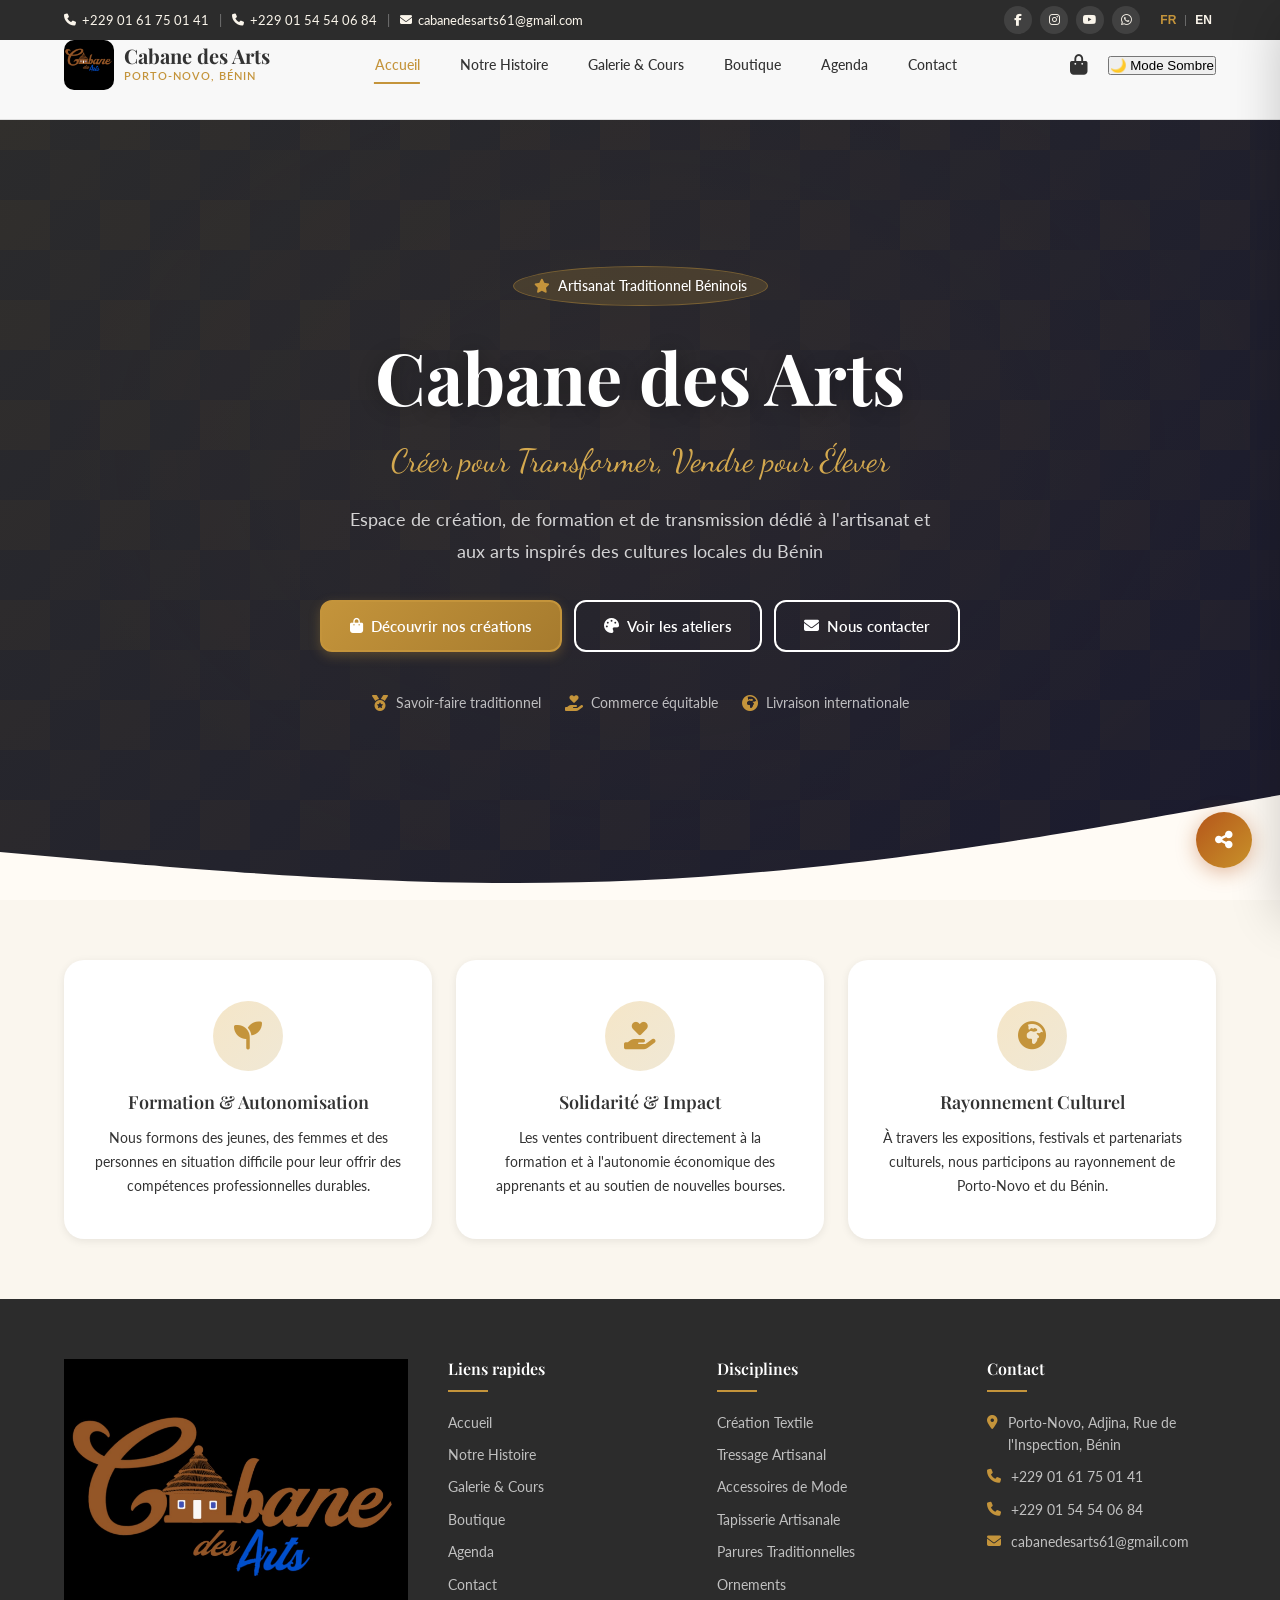
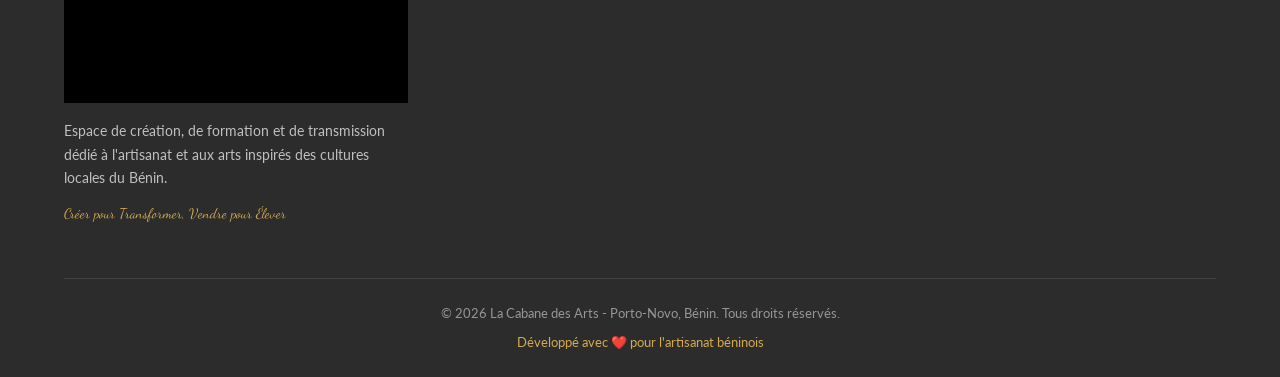
==== index.html @ 98bd427f "Transformation en site multi-pages" ====
<!DOCTYPE html>
<html lang="fr">
<head>
    <meta charset="UTF-8">
    <meta name="viewport" content="width=device-width, initial-scale=1.0">
    <meta name="description" content="Cabane des Arts - Espace de création, formation et transmission dédié à l'artisanat et aux arts inspirés des cultures locales du Bénin">
    <meta name="keywords" content="artisanat Bénin, Porto-Novo, art africain, textile, tressage, accessoires traditionnels">
    <meta name="author" content="Cabane des Arts">
    <meta name="theme-color" content="#C4943B">
    
    <title>Accueil | Cabane des Arts</title>
    
    <!-- Google Fonts -->
    <link href="https://fonts.googleapis.com/css2?family=Playfair+Display:wght@400;500;600;700&family=Lato:wght@300;400;700&family=Dancing+Script:wght@400;700&display=swap" rel="stylesheet">
    
    <!-- Font Awesome -->
    <link rel="stylesheet" href="https://cdnjs.cloudflare.com/ajax/libs/font-awesome/6.4.0/css/all.min.css">
    
    <!-- CSS -->
    <link rel="stylesheet" href="style.css">
</head>
<body>
<!-- ========== HEADER ========== -->
    <header class="header" id="header">
        <!-- Barre supérieure -->
        <div class="top-bar">
            <div class="container">
                <div class="top-bar-content">
                    <div class="top-bar-left">
                        <a href="tel:+22961750141" class="top-bar-item">
                            <i class="fas fa-phone"></i> +229 01 61 75 01 41
                        </a>
                        <span class="top-bar-separator">|</span>
                        <a href="tel:+2290154540684" class="top-bar-item">
                            <i class="fas fa-phone"></i> +229 01 54 54 06 84
                        </a>
                        <span class="top-bar-separator">|</span>
                        <a href="mailto:cabanedesarts61@gmail.com" class="top-bar-item">
                            <i class="fas fa-envelope"></i> cabanedesarts61@gmail.com
                        </a>
                    </div>
                    <div class="top-bar-right">
                        <div class="social-links">
                            <a href="https://www.facebook.com/CabaneDesArts" target="_blank" class="social-link" aria-label="Facebook"><i class="fab fa-facebook-f"></i></a>
                            <a href="https://www.instagram.com/cabane_des_arts" target="_blank" class="social-link" aria-label="Instagram"><i class="fab fa-instagram"></i></a>
                            <a href="https://www.youtube.com/channel/UCnYrRoik0l54eAIrJpQTi5w" target="_blank" class="social-link" aria-label="YouTube"><i class="fab fa-youtube"></i></a>
                            <a href="https://wa.me/22961750141?text=Bonjour%20Cabane%20des%20Arts" target="_blank" class="social-link" aria-label="WhatsApp"><i class="fab fa-whatsapp"></i></a>
                        </div>
                        <div class="language-switcher">
                            <button class="lang-btn active" data-lang="fr" aria-label="Français">FR</button>
                            <span class="lang-separator">|</span>
                            <button class="lang-btn" data-lang="en" aria-label="English">EN</button>
                        </div>
                    </div>
                </div>
            </div>
        </div>
        
        <!-- Navigation principale -->
        <nav class="navbar">
            <div class="container">
                <div class="nav-content">
                    <a href="index.html" class="logo">
                        <img src="logo.jpg" alt="Logo" style="width:50px; height:50px; border-radius:10px;">
                        <div class="logo-text">
                            <span class="logo-title">Cabane des Arts</span>
                            <span class="logo-subtitle">Porto-Novo, Bénin</span>
                        </div>
                    </a>
                    
                    <ul class="nav-menu" id="navMenu">
                        <li class="nav-item">
                            <a href="index.html" class="nav-link active" data-i18n="nav.home">Accueil</a>
                        </li>
                        <li class="nav-item">
                            <a href="histoire.html" class="nav-link" data-i18n="nav.story">Notre Histoire</a>
                        </li>
                        <li class="nav-item">
                            <a href="galerie.html" class="nav-link" data-i18n="nav.gallery">Galerie & Cours</a>
                        </li>
                        <li class="nav-item">
                            <a href="boutique.html" class="nav-link" data-i18n="nav.shop">Boutique</a>
                        </li>
                        <li class="nav-item">
                            <a href="agenda.html" class="nav-link" data-i18n="nav.events">Agenda</a>
                        </li>
                        <li class="nav-item">
                            <a href="contact.html" class="nav-link" data-i18n="nav.contact">Contact</a>
                        </li>
                    </ul>
                    
                    <div class="nav-actions">
                        <button class="cart-btn" id="cartBtn" aria-label="Panier">
                            <i class="fas fa-shopping-bag"></i>
                            <span class="cart-count" id="cartCount">0</span>
                        </button>
                        <!-- BOUTON MODE SOMBRE -->
                        <button id="theme-toggle" class="theme-toggle">
                            🌙 Mode Sombre
                        </button>
                        <button class="hamburger" id="hamburger" aria-label="Menu" aria-expanded="false">
                            <span class="bar"></span>
                            <span class="bar"></span>
                            <span class="bar"></span>
                        </button>
                    </div>
                </div>
            </div>
        </nav>
    </header>

    <!-- ========== PANIER LATÉRAL ========== -->
    <div class="cart-overlay" id="cartOverlay"></div>
    <div class="cart-sidebar" id="cartSidebar">
        <div class="cart-header">
            <h3><i class="fas fa-shopping-bag"></i> <span data-i18n="cart.title">Mon Panier</span></h3>
            <button class="cart-close" id="cartClose" aria-label="Fermer le panier">&times;</button>
        </div>
        <div class="cart-body" id="cartBody">
            <div class="cart-empty" id="cartEmpty">
                <i class="fas fa-shopping-cart"></i>
                <p data-i18n="cart.empty">Votre panier est vide</p>
            </div>
            <div class="cart-items" id="cartItems"></div>
        </div>
        <div class="cart-footer" id="cartFooter" style="display: none;">
            <div class="cart-total">
                <span data-i18n="cart.total">Total</span>
                <span id="cartTotal">0 FCFA</span>
            </div>
            <button class="btn btn-primary btn-full" id="checkoutBtn">
                <i class="fas fa-lock"></i> <span data-i18n="cart.checkout">Commander</span>
            </button>
            <div class="payment-methods">
                <span><i class="fas fa-mobile-alt"></i> MTN MoMo</span>
                <span><i class="fas fa-mobile-alt"></i> Moov Money</span>
                <span><i class="fas fa-mobile-alt"></i> Celtiis</span>
            </div>
        </div>
    </div>

    
<!-- ========== SECTION HÉRO ========== -->
    <section id="accueil" class="hero">
        <div class="hero-bg">
            <div class="hero-overlay"></div>
        </div>
        <div class="container">
            <div class="hero-content">
                <div class="hero-badge">
                    <i class="fas fa-star"></i>
                    <span data-i18n="hero.badge">Artisanat Traditionnel Béninois</span>
                </div>
                <h1 class="hero-title">Cabane des Arts</h1>
                <p class="hero-slogan" data-i18n="hero.slogan">Créer pour Transformer, Vendre pour Élever</p>
                <p class="hero-description" data-i18n="hero.description">
                    Espace de création, de formation et de transmission dédié à l'artisanat 
                    et aux arts inspirés des cultures locales du Bénin
                </p>
                <div class="hero-buttons">
                    <a href="#boutique" class="btn btn-primary">
                        <i class="fas fa-shopping-bag"></i>
                        <span data-i18n="hero.shop">Découvrir nos créations</span>
                    </a>
                    <a href="#galerie" class="btn btn-outline">
                        <i class="fas fa-palette"></i>
                        <span data-i18n="hero.ateliers">Voir les ateliers</span>
                    </a>
                    <a href="#contact" class="btn btn-outline">
                        <i class="fas fa-envelope"></i>
                        <span data-i18n="hero.contact">Nous contacter</span>
                    </a>
                </div>
                <div class="hero-features">
                    <div class="feature-item">
                        <i class="fas fa-medal"></i>
                        <span data-i18n="hero.feature1">Savoir-faire traditionnel</span>
                    </div>
                    <div class="feature-item">
                        <i class="fas fa-hand-holding-heart"></i>
                        <span data-i18n="hero.feature2">Commerce équitable</span>
                    </div>
                    <div class="feature-item">
                        <i class="fas fa-globe-africa"></i>
                        <span data-i18n="hero.feature3">Livraison internationale</span>
                    </div>
                </div>
            </div>
        </div>
        <div class="wave-divider">
            <svg xmlns="http://www.w3.org/2000/svg" viewBox="0 0 1440 120" preserveAspectRatio="none">
                <path fill="var(--bg-primary)" d="M0,64L120,74.7C240,85,480,107,720,96C960,85,1200,43,1320,21.3L1440,0L1440,120L1320,120C1200,120,960,120,720,120C480,120,240,120,120,120L0,120Z"></path>
            </svg>
        </div>
    </section>

    <!-- ========== SECTION MISSION ========== -->
    <section class="mission-section">
        <div class="container">
            <div class="mission-cards">
                <div class="mission-card">
                    <div class="card-icon">
                        <i class="fas fa-seedling"></i>
                    </div>
                    <h3 data-i18n="mission.title1">Formation & Autonomisation</h3>
                    <p data-i18n="mission.desc1">
                        Nous formons des jeunes, des femmes et des personnes en situation difficile 
                        pour leur offrir des compétences professionnelles durables.
                    </p>
                </div>
                
                <div class="mission-card">
                    <div class="card-icon">
                        <i class="fas fa-hand-holding-heart"></i>
                    </div>
                    <h3 data-i18n="mission.title2">Solidarité & Impact</h3>
                    <p data-i18n="mission.desc2">
                        Les ventes contribuent directement à la formation et à l'autonomie 
                        économique des apprenants et au soutien de nouvelles bourses.
                    </p>
                </div>
                
                <div class="mission-card">
                    <div class="card-icon">
                        <i class="fas fa-globe-africa"></i>
                    </div>
                    <h3 data-i18n="mission.title3">Rayonnement Culturel</h3>
                    <p data-i18n="mission.desc3">
                        À travers les expositions, festivals et partenariats culturels, nous 
                        participons au rayonnement de Porto-Novo et du Bénin.
                    </p>
                </div>
            </div>
        </div>
    </section>

    
<!-- ========== FOOTER ========== -->
    <footer class="footer">
        <div class="container">
            <div class="footer-grid">
                <div class="footer-col footer-about">
                    <div class="footer-logo">
                        <img src="logo.jpg" alt="La Cabane des Arts" class="logo-img">
                    </div>
                    <p data-i18n="footer.desc">
                        Espace de création, de formation et de transmission dédié à l'artisanat 
                        et aux arts inspirés des cultures locales du Bénin.
                    </p>
                    <p class="footer-slogan" data-i18n="footer.slogan">Créer pour Transformer, Vendre pour Élever</p>
                </div>
                
                <div class="footer-col">
                    <h4 data-i18n="footer.quicklinks">Liens rapides</h4>
                    <ul>
                        <li><a href="index.html" data-i18n="nav.home">Accueil</a></li>
                        <li><a href="histoire.html" data-i18n="nav.story">Notre Histoire</a></li>
                        <li><a href="galerie.html" data-i18n="nav.gallery">Galerie & Cours</a></li>
                        <li><a href="boutique.html" data-i18n="nav.shop">Boutique</a></li>
                        <li><a href="agenda.html" data-i18n="nav.events">Agenda</a></li>
                        <li><a href="contact.html" data-i18n="nav.contact">Contact</a></li>
                    </ul>
                </div>
                
                <div class="footer-col">
                    <h4 data-i18n="footer.disciplines">Disciplines</h4>
                    <ul>
                        <li><span data-i18n="tags.textile">Création Textile</span></li>
                        <li><span data-i18n="tags.tressage">Tressage Artisanal</span></li>
                        <li><span data-i18n="tags.accessoires">Accessoires de Mode</span></li>
                        <li><span data-i18n="tags.tapisserie">Tapisserie Artisanale</span></li>
                        <li><span data-i18n="tags.parures">Parures Traditionnelles</span></li>
                        <li><span data-i18n="tags.ornements">Ornements</span></li>
                    </ul>
                </div>
                
                <div class="footer-col">
                    <h4 data-i18n="footer.contact">Contact</h4>
                    <ul class="footer-contact">
                        <li><i class="fas fa-map-marker-alt"></i> Porto-Novo, Adjina, Rue de l'Inspection, Bénin</li>
                        <li><i class="fas fa-phone"></i> +229 01 61 75 01 41</li>
                        <li><i class="fas fa-phone"></i> +229 01 54 54 06 84</li>
                        <li><i class="fas fa-envelope"></i> cabanedesarts61@gmail.com</li>
                    </ul>
                </div>
            </div>
            
            <div class="footer-bottom">
                <p>&copy; 2026 La Cabane des Arts - Porto-Novo, Bénin. <span data-i18n="footer.rights">Tous droits réservés.</span></p>
                <p class="footer-credit">Développé avec ❤️ pour l'artisanat béninois</p>
            </div>
        </div>
    </footer>

    
<!-- ========== MODAL RÉSERVATION ATELIER ========== -->
    <div class="modal-overlay" id="reservationModal">
        <div class="modal">
            <button class="modal-close" id="modalClose" aria-label="Fermer">&times;</button>
            <div class="modal-header">
                <h3 data-i18n="modal.reservation">Réservation d'atelier</h3>
            </div>
            <div class="modal-body">
                <p class="modal-info" id="modalAtelierInfo"></p>
                <p class="modal-info" id="modalAtelierPrice"></p>
                <p class="modal-note" data-i18n="modal.deposit">
                    Un acompte de 30% est requis pour confirmer votre réservation.
                </p>
                <form id="reservationForm">
                    <input type="hidden" id="resAtelier" name="atelier">
                    <input type="hidden" id="resPrice" name="price">
                    <div class="form-group">
                        <label for="resName" data-i18n="modal.name">Nom complet *</label>
                        <input type="text" id="resName" name="name" required>
                    </div>
                    <div class="form-group">
                        <label for="resEmail" data-i18n="modal.email">Email *</label>
                        <input type="email" id="resEmail" name="email" required>
                    </div>
                    <div class="form-group">
                        <label for="resPhone" data-i18n="modal.phone">Téléphone *</label>
                        <input type="tel" id="resPhone" name="phone" required>
                    </div>
                    <div class="form-group">
                        <label for="resDate" data-i18n="modal.date">Date souhaitée</label>
                        <input type="date" id="resDate" name="date">
                    </div>
                    <div class="form-group">
                        <label for="resPayment" data-i18n="modal.payment">Mode de paiement</label>
                        <select id="resPayment" name="payment">
                            <option value="mtn">MTN Mobile Money</option>
                            <option value="moov">Moov Money</option>
                            <option value="celtiis">Celtiis</option>
                            <option value="livraison">Paiement à la livraison</option>
                        </select>
                    </div>
                    <button type="submit" class="btn btn-primary btn-full">
                        <i class="fas fa-check"></i> <span data-i18n="modal.confirm">Confirmer la réservation</span>
                    </button>
                </form>
            </div>
        </div>
    </div>

    <!-- ========== MODAL COMMANDE ========== -->
    <div class="modal-overlay" id="checkoutModal">
        <div class="modal">
            <button class="modal-close" id="checkoutModalClose" aria-label="Fermer">&times;</button>
            <div class="modal-header">
                <h3 data-i18n="checkout.title">Finaliser la commande</h3>
            </div>
            <div class="modal-body">
                <div class="checkout-summary" id="checkoutSummary"></div>
                <div class="checkout-total">
                    <strong data-i18n="checkout.total">Total :</strong>
                    <span id="checkoutTotalPrice">0 FCFA</span>
                </div>
                <form id="checkoutForm">
                    <div class="form-group">
                        <label for="checkoutName" data-i18n="checkout.name">Nom complet *</label>
                        <input type="text" id="checkoutName" name="name" required>
                    </div>
                    <div class="form-group">
                        <label for="checkoutEmail" data-i18n="checkout.email">Email *</label>
                        <input type="email" id="checkoutEmail" name="email" required>
                    </div>
                    <div class="form-group">
                        <label for="checkoutPhone" data-i18n="checkout.phone">Téléphone *</label>
                        <input type="tel" id="checkoutPhone" name="phone" required>
                    </div>
                    <div class="form-group">
                        <label for="checkoutAddress" data-i18n="checkout.address">Adresse de livraison *</label>
                        <textarea id="checkoutAddress" name="address" rows="2" required></textarea>
                    </div>
                    <div class="form-group">
                        <label for="checkoutDelivery" data-i18n="checkout.delivery">Mode de livraison</label>
                        <select id="checkoutDelivery" name="delivery">
                            <option value="pickup">Retrait à la Cabane (Porto-Novo)</option>
                            <option value="local">Livraison locale (Porto-Novo)</option>
                            <option value="national">Livraison nationale (Bénin)</option>
                            <option value="international">Livraison internationale</option>
                        </select>
                    </div>
                    <div class="form-group">
                        <label for="checkoutPayment" data-i18n="checkout.payment">Mode de paiement</label>
                        <select id="checkoutPayment" name="payment">
                            <option value="mtn">MTN Mobile Money</option>
                            <option value="moov">Moov Money</option>
                            <option value="celtiis">Celtiis</option>
                            <option value="cod">Paiement à la livraison</option>
                        </select>
                    </div>
                    <button type="submit" class="btn btn-primary btn-full">
                        <i class="fas fa-lock"></i> <span data-i18n="checkout.placeorder">Passer la commande</span>
                    </button>
                </form>
            </div>
        </div>
    </div>

    <!-- ========== NOTIFICATION TOAST ========== -->
    <div class="toast-container" id="toastContainer"></div>

    <!-- ========== BOUTON RETOUR EN HAUT ========== -->
    <button class="back-to-top" id="backToTop" aria-label="Retour en haut">
        <i class="fas fa-chevron-up"></i>
    </button>

    <!-- JavaScript -->
    <script src="script.js"></script>

    <script>
    // ===== AVIS CLIENTS =====
    const AVIS_API = 'https://cabane-des-arts-backend.onrender.com/api';

    // Charger les avis validés
    async function loadAvisPublic() {
        const grid = document.getElementById('temoignagesGrid');
        try {
            const res = await fetch(AVIS_API + '/avis');
            const avis = await res.json();

            if (avis.length === 0) {
                grid.innerHTML = '<div style="text-align:center;padding:40px;color:#8A7B6A;font-size:15px;grid-column:1/-1;">Soyez le premier à laisser un avis !</div>';
                return;
            }

            grid.innerHTML = avis.map(a => {
                const etoiles = '★'.repeat(a.note) + '☆'.repeat(5 - a.note);
                const date = new Date(a.created_at).toLocaleDateString('fr-FR', {day:'2-digit', month:'long', year:'numeric'});
                return '<div class="temoignage-card">' +
                    '<div class="temoignage-stars" style="color:#C8922A;font-size:20px;margin-bottom:12px;">' + etoiles + '</div>' +
                    '<p class="temoignage-text">"' + a.commentaire + '"</p>' +
                    '<div class="temoignage-author">' +
                    '<div class="author-avatar" style="width:44px;height:44px;border-radius:50%;background:linear-gradient(135deg,#B5561A,#C8922A);display:flex;align-items:center;justify-content:center;color:white;font-weight:700;font-size:18px;">' + a.nom.charAt(0).toUpperCase() + '</div>' +
                    '<div><strong>' + a.nom + '</strong>' +
                    (a.produit ? '<div style="font-size:12px;color:#8A7B6A;">' + a.produit + '</div>' : '') +
                    '<div style="font-size:11px;color:#B0A090;">' + date + '</div></div>' +
                    '</div>' +
                    '</div>';
            }).join('');
        } catch(err) {
            grid.innerHTML = '<div style="text-align:center;padding:40px;color:#8A7B6A;grid-column:1/-1;">Impossible de charger les avis.</div>';
        }
    }

    // Étoiles interactives
    document.querySelectorAll('.star').forEach(star => {
        star.addEventListener('click', function() {
            const val = parseInt(this.dataset.value);
            document.getElementById('avisNote').value = val;
            document.querySelectorAll('.star').forEach((s, i) => {
                s.classList.toggle('active', i < val);
            });
        });
        star.addEventListener('mouseover', function() {
            const val = parseInt(this.dataset.value);
            document.querySelectorAll('.star').forEach((s, i) => {
                s.style.color = i < val ? '#C8922A' : '#E8DDD0';
            });
        });
        star.addEventListener('mouseout', function() {
            const note = parseInt(document.getElementById('avisNote').value);
            document.querySelectorAll('.star').forEach((s, i) => {
                s.style.color = i < note ? '#C8922A' : '#E8DDD0';
            });
        });
    });

    // Soumettre un avis
    document.getElementById('avisForm').addEventListener('submit', async function(e) {
        e.preventDefault();
        const nom = document.getElementById('avisNom').value.trim();
        const email = document.getElementById('avisEmail').value.trim();
        const produit = document.getElementById('avisProduit').value.trim();
        const note = parseInt(document.getElementById('avisNote').value);
        const commentaire = document.getElementById('avisCommentaire').value.trim();

        if (!nom || !email || !commentaire) {
            showToast('Veuillez remplir tous les champs obligatoires.', 'error');
            return;
        }
        if (note === 0) {
            showToast('Veuillez sélectionner une note.', 'error');
            return;
        }

        try {
            const res = await fetch(AVIS_API + '/avis', {
                method: 'POST',
                headers: { 'Content-Type': 'application/json' },
                body: JSON.stringify({ nom, email, produit, note, commentaire })
            });
            const data = await res.json();
            if (res.ok) {
                showToast('✅ Merci ! Votre avis sera publié après validation.', 'success');
                document.getElementById('avisForm').reset();
                document.getElementById('avisNote').value = 0;
                document.querySelectorAll('.star').forEach(s => s.classList.remove('active'));
            } else {
                showToast(data.erreur || 'Erreur lors de la soumission.', 'error');
            }
        } catch(err) {
            showToast('Impossible de joindre le serveur.', 'error');
        }
    });

    // Charger les avis au démarrage
    loadAvisPublic();
    </script>


    <!-- ===== BOUTON FLOTTANT RÉSEAUX SOCIAUX ===== -->
    <div class="floating-social" id="floatingSocial">
        <button class="float-main" id="floatMain" onclick="toggleSocial()" title="Nous contacter">
            <i class="fas fa-share-alt"></i>
        </button>
        <div class="float-items" id="floatItems">
            <a href="https://wa.me/22961750141?text=Bonjour%20Cabane%20des%20Arts%2C%20je%20vous%20contacte%20depuis%20votre%20site%20web." 
               target="_blank" class="float-item whatsapp" title="WhatsApp">
                <i class="fab fa-whatsapp"></i>
            </a>
            <a href="https://www.facebook.com/CabaneDesArts" 
               target="_blank" class="float-item facebook" title="Facebook">
                <i class="fab fa-facebook-f"></i>
            </a>
            <a href="https://www.instagram.com/cabane_des_arts" 
               target="_blank" class="float-item instagram" title="Instagram">
                <i class="fab fa-instagram"></i>
            </a>
            <a href="https://vm.tiktok.com/ZS9FFyeX7g1RM-Fwqan/" 
               target="_blank" class="float-item tiktok" title="TikTok">
                <i class="fab fa-tiktok"></i>
            </a>
            <a href="https://www.youtube.com/channel/UCnYrRoik0l54eAIrJpQTi5w" 
               target="_blank" class="float-item youtube" title="YouTube">
                <i class="fab fa-youtube"></i>
            </a>
        </div>
    </div>

    <style>
    .floating-social {
        position: fixed;
        bottom: 32px;
        right: 28px;
        z-index: 9998;
        display: flex;
        flex-direction: column-reverse;
        align-items: center;
        gap: 12px;
    }

    .float-main {
        width: 56px;
        height: 56px;
        border-radius: 50%;
        background: linear-gradient(135deg, #B5561A, #C8922A);
        border: none;
        color: white;
        font-size: 20px;
        cursor: pointer;
        box-shadow: 0 4px 20px rgba(181,86,26,0.4);
        transition: all 0.3s ease;
        display: flex;
        align-items: center;
        justify-content: center;
    }

    .float-main:hover {
        transform: scale(1.1);
        box-shadow: 0 6px 28px rgba(181,86,26,0.5);
    }

    .float-main.open {
        background: linear-gradient(135deg, #555, #333);
        transform: rotate(45deg);
    }

    .float-items {
        display: flex;
        flex-direction: column-reverse;
        align-items: center;
        gap: 10px;
        overflow: hidden;
        max-height: 0;
        transition: max-height 0.4s ease, opacity 0.3s ease;
        opacity: 0;
    }

    .float-items.open {
        max-height: 400px;
        opacity: 1;
    }

    .float-item {
        width: 46px;
        height: 46px;
        border-radius: 50%;
        display: flex;
        align-items: center;
        justify-content: center;
        color: white;
        font-size: 18px;
        text-decoration: none;
        box-shadow: 0 3px 12px rgba(0,0,0,0.2);
        transition: transform 0.2s ease, box-shadow 0.2s ease;
        position: relative;
    }

    .float-item:hover {
        transform: scale(1.15);
        box-shadow: 0 5px 18px rgba(0,0,0,0.3);
    }

    .float-item::before {
        content: attr(title);
        position: absolute;
        right: 56px;
        background: rgba(0,0,0,0.75);
        color: white;
        padding: 4px 10px;
        border-radius: 6px;
        font-size: 12px;
        white-space: nowrap;
        opacity: 0;
        transition: opacity 0.2s;
        pointer-events: none;
    }

    .float-item:hover::before {
        opacity: 1;
    }

    .float-item.whatsapp  { background: #25D366; }
    .float-item.facebook  { background: #1877F2; }
    .float-item.instagram { background: linear-gradient(135deg, #f09433, #e6683c, #dc2743, #cc2366, #bc1888); }
    .float-item.tiktok    { background: #010101; }
    .float-item.youtube   { background: #FF0000; }
    </style>

    <script>
    function toggleSocial() {
        const btn = document.getElementById('floatMain');
        const items = document.getElementById('floatItems');
        btn.classList.toggle('open');
        items.classList.toggle('open');
    }

    // Fermer si on clique ailleurs
    document.addEventListener('click', function(e) {
        const social = document.getElementById('floatingSocial');
        if (!social.contains(e.target)) {
            document.getElementById('floatMain').classList.remove('open');
            document.getElementById('floatItems').classList.remove('open');
        }
    });
    </script>


    <!-- ===== BARRE DE PROGRESSION + SCROLL ANIMÉ ===== -->
    <div id="progressBarContainer" style="position:fixed;top:0;left:0;width:100%;height:3px;z-index:99999;pointer-events:none;">
        <div id="progressBar" style="height:100%;width:0%;background:linear-gradient(90deg,#B5561A,#C8922A);transition:width 0.1s ease;"></div>
    </div>

    <script>
    // ===== BARRE DE PROGRESSION =====
    window.addEventListener('scroll', function() {
        var scrollTop = window.scrollY || document.documentElement.scrollTop;
        var docHeight = document.documentElement.scrollHeight - window.innerHeight;
        var pct = docHeight > 0 ? (scrollTop / docHeight) * 100 : 0;
        document.getElementById('progressBar').style.width = pct + '%';
    });

    // ===== SCROLL FLUIDE + ANIMATION TITRE =====
    document.querySelectorAll('a[href^="#"]').forEach(function(link) {
        link.addEventListener('click', function(e) {
            var href = this.getAttribute('href');
            if (href === '#') return;
            var target = document.querySelector(href);
            if (!target) return;
            e.preventDefault();

            target.scrollIntoView({ behavior: 'smooth', block: 'start' });

            setTimeout(function() {
                var title = target.querySelector('.section-title, h2, h1');
                if (!title) return;
                title.style.transition = 'color 0.3s ease, transform 0.3s ease';
                title.style.color = '#B5561A';
                title.style.transform = 'translateX(8px)';
                setTimeout(function() {
                    title.style.color = '';
                    title.style.transform = '';
                    setTimeout(function() {
                        title.style.transition = '';
                    }, 400);
                }, 800);
            }, 600);
        });
    });
    </script>


    <script>
    // ===== AGENDA DYNAMIQUE =====
    async function loadAgenda() {
        const grid = document.getElementById('agendaGrid');
        try {
            const res = await fetch('https://cabane-des-arts-backend.onrender.com/api/evenements');
            const evenements = await res.json();

            if (evenements.length === 0) {
                grid.innerHTML = '<div style="text-align:center;padding:60px 20px;color:#8A7B6A;grid-column:1/-1;">' +
                    '<div style="font-size:48px;margin-bottom:16px;">📅</div>' +
                    '<p style="font-size:16px;">Aucun événement prévu pour le moment.</p>' +
                    '<p style="font-size:14px;margin-top:8px;">Revenez bientôt !</p>' +
                    '</div>';
                return;
            }

            grid.innerHTML = evenements.map(ev => {
                const date = new Date(ev.date_debut);
                const jour = date.toLocaleDateString("fr-FR", { day: "2-digit" });
                const mois = date.toLocaleDateString("fr-FR", { month: "short" }).toUpperCase();
                const annee = date.getFullYear();
                const prix = ev.prix > 0 ? Number(ev.prix).toLocaleString("fr-FR") + " FCFA" : "Gratuit";
                const typeColors = {
                    atelier: "#B5561A",
                    exposition: "#1B3A6B",
                    vente: "#2D7A4F",
                    evenement: "#C8922A"
                };
                const color = typeColors[ev.type] || "#B5561A";

                return '<div class="agenda-card" style="background:white;border-radius:16px;overflow:hidden;box-shadow:0 4px 20px rgba(0,0,0,0.08);border:1px solid #E8DDD0;display:flex;flex-direction:column;">' +
                    '<div style="background:' + color + ';padding:20px 24px;display:flex;align-items:center;gap:16px;">' +
                    '<div style="text-align:center;color:white;">' +
                    '<div style="font-size:36px;font-weight:700;line-height:1;">' + jour + '</div>' +
                    '<div style="font-size:13px;letter-spacing:2px;">' + mois + ' ' + annee + '</div>' +
                    '</div>' +
                    '<div style="width:1px;height:50px;background:rgba(255,255,255,0.3);"></div>' +
                    '<div>' +
                    '<span style="background:rgba(255,255,255,0.2);color:white;padding:3px 10px;border-radius:20px;font-size:11px;text-transform:uppercase;letter-spacing:1px;">' + ev.type + '</span>' +
                    '</div>' +
                    '</div>' +
                    '<div style="padding:20px 24px;flex:1;">' +
                    '<h3 style="font-family:Playfair Display,serif;font-size:18px;color:#1A1208;margin-bottom:10px;">' + ev.titre + '</h3>' +
                    '<p style="font-size:14px;color:#8A7B6A;line-height:1.6;margin-bottom:16px;">' + ev.description + '</p>' +
                    (ev.lieu ? '<div style="display:flex;align-items:center;gap:8px;font-size:13px;color:#8A7B6A;margin-bottom:8px;"><span>📍</span>' + ev.lieu + '</div>' : '') +
                    '<div style="display:flex;align-items:center;justify-content:space-between;margin-top:16px;padding-top:16px;border-top:1px solid #E8DDD0;">' +
                    '<span style="font-weight:700;color:' + color + ';font-size:15px;">' + prix + '</span>' +
                    (ev.prix > 0 ? '<button onclick="reserverEvenement(\'' + ev.titre.replace(/'/g, "\\'") + '\',' + ev.prix + ')" style="padding:8px 18px;background:' + color + ';color:white;border-radius:8px;border:none;cursor:pointer;font-family:inherit;font-size:13px;font-weight:600;">Réserver</button>' : '<span style="padding:8px 18px;background:#EAFAF1;color:#2D7A4F;border-radius:8px;font-size:13px;font-weight:600;">Entrée libre</span>') +
                    '</div>' +
                    '</div>' +
                    '</div>';
            }).join('');

        } catch(err) {
            grid.innerHTML = '<div style="text-align:center;padding:40px;color:#8A7B6A;grid-column:1/-1;">Impossible de charger les événements.</div>';
        }
    }

    // Style de la grille agenda
    document.addEventListener("DOMContentLoaded", function() {
        const grid = document.getElementById("agendaGrid");
        if (grid) {
            grid.style.display = "grid";
            grid.style.gridTemplateColumns = "repeat(auto-fill, minmax(300px, 1fr))";
            grid.style.gap = "24px";
        }
        loadAgenda();
    });
    </script>


    <script>
    function reserverEvenement(titre, prix) {
        document.getElementById('resAtelier').value = titre;
        document.getElementById('resPrice').value = prix;
        document.getElementById('modalAtelierInfo').textContent = 'Événement : ' + titre;
        document.getElementById('modalAtelierPrice').textContent = 'Prix : ' + Number(prix).toLocaleString('fr-FR') + ' FCFA';
        document.getElementById('reservationModal').classList.add('active');
    }
    </script>

</body>
</html>
</body>
</html>
---- style.css ----
/* ============================================
   LA CABANE DES ARTS - STYLE PRINCIPAL
   ============================================ */

/* ===== VARIABLES CSS (MODE CLAIR PAR DÉFAUT) ===== */
:root {
    /* Palette Ocre - Couleurs principales */
    --color-ocre-primary: #C4943B;
    --color-ocre-dark: #A67B2E;
    --color-ocre-light: #D4A94F;
    --color-ocre-pale: #F5E6C8;
    
    /* Couleurs neutres */
    --color-black: #1A1A1A;
    --color-dark: #2C2C2C;
    --color-gray-dark: #4A4A4A;
    --color-gray: #767676;
    --color-gray-light: #B0B0B0;
    --color-cream: #FAF5EB;
    --color-cream-dark: #F0E8D5;
    --color-white: #FFFFFF;
    
    /* Couleurs vibrantes */
    --color-red-vibrant: #D4442B;
    --color-orange-vibrant: #E8762B;
    --color-yellow-vibrant: #E8B82B;
    --color-green-vibrant: #2B8C44;
    --color-blue-vibrant: #2B5E8C;
    --color-purple-vibrant: #6B2B8C;
    
    /* Couleurs fonctionnelles */
    --color-success: #2D8B4E;
    --color-error: #D4442B;
    --color-info: #2B5E8C;
    
    /* Arrière-plans */
    --bg-primary: #FFFBF5;
    --bg-secondary: #FAF5EB;
    --bg-dark: #2C2C2C;
    --bg-pattern: #F5E6C8;
    
    /* Texte */
    --text-primary: #1A1A1A;
    --text-secondary: #4A4A4A;
    --text-light: #767676;
    
    /* Ombres */
    --shadow-sm: 0 2px 8px rgba(0, 0, 0, 0.08);
    --shadow-md: 0 4px 16px rgba(0, 0, 0, 0.12);
    --shadow-lg: 0 8px 32px rgba(0, 0, 0, 0.16);
    --shadow-xl: 0 16px 48px rgba(0, 0, 0, 0.2);
    
    /* Bordures */
    --border-radius-sm: 8px;
    --border-radius: 12px;
    --border-radius-lg: 20px;
    --border-radius-xl: 28px;
    --border-radius-full: 50%;
    
    /* Police */
    --font-heading: 'Playfair Display', serif;
    --font-body: 'Lato', sans-serif;
    --font-accent: 'Dancing Script', cursive;
    
    /* Transitions */
    --transition-fast: 0.2s ease;
    --transition: 0.3s ease;
    --transition-slow: 0.5s ease;
    
    /* Tailles */
    --container-max: 1200px;
    --header-height: 80px;
    --topbar-height: 40px;

    /* Variables mode sombre */
    --bg-color: #ffffff;
    --text-color: #333333;
    --header-bg: #f8f8f8;
    --section-bg: #faf6ee;
    --border-color: #ddd;
    --button-bg: #c8a34e;
    --button-text: #ffffff;
}

/* ===== MODE SOMBRE ===== */
body.dark-mode {
    --bg-color: #1a1a1a;
    --text-color: #f0f0f0;
    --header-bg: #2d2d2d;
    --section-bg: #252525;
    --border-color: #444;
    --button-bg: #e0b85c;
    --button-text: #1a1a1a;
}

/* ===== RESET & BASE ===== */
*,
*::before,
*::after {
    margin: 0;
    padding: 0;
    box-sizing: border-box;
}

html {
    scroll-behavior: smooth;
    scroll-padding-top: calc(var(--header-height) + 20px);
}

body {
    font-family: var(--font-body);
    font-size: 16px;
    line-height: 1.6;
    color: var(--text-color);
    background-color: var(--bg-color);
    overflow-x: hidden;
    -webkit-font-smoothing: antialiased;
    -moz-osx-font-smoothing: grayscale;
    transition: background-color 0.3s ease, color 0.3s ease;
}

h1, h2, h3, h4, h5, h6 {
    font-family: var(--font-heading);
    font-weight: 600;
    line-height: 1.3;
    color: var(--text-color);
    transition: color 0.3s ease;
}

a {
    text-decoration: none;
    color: inherit;
    transition: var(--transition-fast);
}

ul {
    list-style: none;
}

img {
    max-width: 100%;
    height: auto;
    display: block;
}

.container {
    width: 100%;
    max-width: var(--container-max);
    margin: 0 auto;
    padding: 0 24px;
}

/* ===== BOUTONS ===== */
.btn {
    display: inline-flex;
    align-items: center;
    gap: 8px;
    padding: 12px 28px;
    font-family: var(--font-body);
    font-size: 15px;
    font-weight: 600;
    border-radius: var(--border-radius);
    border: 2px solid transparent;
    cursor: pointer;
    transition: all var(--transition);
    text-align: center;
    white-space: nowrap;
}

.btn-primary {
    background: linear-gradient(135deg, var(--color-ocre-primary), var(--color-ocre-dark));
    color: var(--color-white);
    border-color: var(--color-ocre-primary);
    box-shadow: 0 4px 12px rgba(196, 148, 59, 0.3);
}

.btn-primary:hover {
    background: linear-gradient(135deg, var(--color-ocre-dark), var(--color-ocre-primary));
    box-shadow: 0 6px 20px rgba(196, 148, 59, 0.4);
    transform: translateY(-2px);
}

.btn-outline {
    background: transparent;
    color: var(--color-white);
    border-color: var(--color-white);
}

.btn-outline:hover {
    background: var(--color-white);
    color: var(--color-dark);
}

.btn-full {
    width: 100%;
    justify-content: center;
}

/* ===== SCROLLBAR ===== */
::-webkit-scrollbar {
    width: 8px;
}

::-webkit-scrollbar-track {
    background: var(--bg-secondary);
}

::-webkit-scrollbar-thumb {
    background: var(--color-ocre-light);
    border-radius: 4px;
}

::-webkit-scrollbar-thumb:hover {
    background: var(--color-ocre-primary);
}

/* ============================================
   HEADER & NAVIGATION
   ============================================ */

.header {
    position: fixed;
    top: 0;
    left: 0;
    width: 100%;
    z-index: 1000;
    transition: var(--transition);
}

.header.scrolled .navbar {
    background: rgba(255, 255, 255, 0.98);
    box-shadow: var(--shadow-md);
}

/* Top Bar */
.top-bar {
    background: var(--color-dark);
    color: var(--color-white);
    font-size: 13px;
    height: var(--topbar-height);
    display: flex;
    align-items: center;
}

.top-bar-content {
    display: flex;
    justify-content: space-between;
    align-items: center;
    gap: 16px;
}

.top-bar-left,
.top-bar-right {
    display: flex;
    align-items: center;
    gap: 8px;
    flex-wrap: wrap;
}

.top-bar-item {
    color: var(--color-cream);
    display: inline-flex;
    align-items: center;
    gap: 6px;
    transition: var(--transition-fast);
}

.top-bar-item:hover {
    color: var(--color-ocre-light);
}

.top-bar-item i {
    font-size: 12px;
}

.top-bar-separator {
    color: var(--color-gray);
    margin: 0 2px;
}

/* Social Links Top Bar */
.top-bar .social-links {
    display: flex;
    gap: 8px;
}

.top-bar .social-link {
    color: var(--color-cream);
    width: 28px;
    height: 28px;
    display: flex;
    align-items: center;
    justify-content: center;
    border-radius: var(--border-radius-full);
    background: rgba(255, 255, 255, 0.1);
    font-size: 12px;
    transition: var(--transition-fast);
}

.top-bar .social-link:hover {
    background: var(--color-ocre-primary);
    color: var(--color-white);
}

/* Language Switcher */
.language-switcher {
    display: flex;
    align-items: center;
    gap: 4px;
    margin-left: 8px;
}

.lang-btn {
    background: none;
    border: none;
    color: var(--color-cream);
    cursor: pointer;
    font-size: 12px;
    font-weight: 600;
    padding: 2px 4px;
    transition: var(--transition-fast);
}

.lang-btn.active {
    color: var(--color-ocre-primary);
}

.lang-btn:hover {
    color: var(--color-ocre-light);
}

.lang-separator {
    color: var(--color-gray);
    font-size: 12px;
}

/* Navigation */
.navbar {
    background: var(--header-bg);
    backdrop-filter: blur(10px);
    -webkit-backdrop-filter: blur(10px);
    height: var(--header-height);
    transition: all var(--transition);
    border-bottom: 1px solid var(--border-color);
}

.nav-content {
    display: flex;
    align-items: center;
    justify-content: space-between;
    height: 100%;
    gap: 24px;
}

/* Logo */
.logo {
    display: flex;
    align-items: center;
    gap: 10px;
    flex-shrink: 0;
}

.logo-text {
    display: flex;
    flex-direction: column;
}

.logo-title {
    font-family: var(--font-heading);
    font-size: 20px;
    font-weight: 700;
    color: var(--text-color);
    line-height: 1.1;
}

.logo-subtitle {
    font-size: 11px;
    color: var(--color-ocre-primary);
    font-weight: 600;
    letter-spacing: 1px;
    text-transform: uppercase;
}

/* Menu */
.nav-menu {
    display: flex;
    align-items: center;
    gap: 8px;
}

.nav-link {
    display: block;
    padding: 8px 16px;
    font-size: 14px;
    font-weight: 500;
    color: var(--text-color);
    border-radius: var(--border-radius);
    transition: all var(--transition-fast);
    position: relative;
}

.nav-link::after {
    content: '';
    position: absolute;
    bottom: 0;
    left: 50%;
    transform: translateX(-50%);
    width: 0;
    height: 2px;
    background: var(--color-ocre-primary);
    transition: width var(--transition);
}

.nav-link:hover,
.nav-link.active {
    color: var(--color-ocre-primary);
}

.nav-link:hover::after,
.nav-link.active::after {
    width: 60%;
}

/* Nav Actions */
.nav-actions {
    display: flex;
    align-items: center;
    gap: 12px;
}

.cart-btn {
    position: relative;
    background: none;
    border: none;
    font-size: 20px;
    color: var(--text-color);
    cursor: pointer;
    padding: 8px;
    transition: var(--transition-fast);
}

.cart-btn:hover {
    color: var(--color-ocre-primary);
}

.cart-count {
    position: absolute;
    top: 2px;
    right: 0;
    background: var(--color-red-vibrant);
    color: var(--color-white);
    font-size: 10px;
    font-weight: 700;
    width: 18px;
    height: 18px;
    border-radius: var(--border-radius-full);
    display: flex;
    align-items: center;
    justify-content: center;
    transition: var(--transition-fast);
}

/* Hamburger */
.hamburger {
    display: none;
    flex-direction: column;
    gap: 5px;
    background: none;
    border: none;
    cursor: pointer;
    padding: 8px;
}

.hamburger .bar {
    width: 24px;
    height: 2px;
    background: var(--text-color);
    transition: all var(--transition);
    border-radius: 2px;
}

.hamburger.active .bar:nth-child(1) {
    transform: rotate(45deg) translate(5px, 5px);
}

.hamburger.active .bar:nth-child(2) {
    opacity: 0;
}

.hamburger.active .bar:nth-child(3) {
    transform: rotate(-45deg) translate(5px, -5px);
}

/* ============================================
   SECTION HÉRO
   ============================================ */

.hero {
    position: relative;
    min-height: 100vh;
    display: flex;
    align-items: center;
    background: linear-gradient(135deg, var(--color-dark), #1a1a2e);
    overflow: hidden;
    padding-top: var(--header-height);
}

.hero-bg {
    position: absolute;
    inset: 0;
    background: url('data:image/svg+xml,<svg xmlns="http://www.w3.org/2000/svg" viewBox="0 0 100 100"><rect fill="%23C4943B22" width="50" height="50" x="0" y="0"/><rect fill="%23C4943B11" width="50" height="50" x="50" y="50"/></svg>');
    background-size: 100px 100px;
    opacity: 0.3;
}

.hero-overlay {
    position: absolute;
    inset: 0;
    background: radial-gradient(ellipse at center, rgba(196, 148, 59, 0.15), transparent 70%);
}

.hero-content {
    position: relative;
    z-index: 1;
    text-align: center;
    color: var(--color-white);
    max-width: 800px;
    margin: 0 auto;
    padding: 60px 0;
    animation: fadeInUp 1s ease;
}

@keyframes fadeInUp {
    from {
        opacity: 0;
        transform: translateY(30px);
    }
    to {
        opacity: 1;
        transform: translateY(0);
    }
}

.hero-badge {
    display: inline-flex;
    align-items: center;
    gap: 8px;
    background: rgba(196, 148, 59, 0.2);
    border: 1px solid rgba(196, 148, 59, 0.4);
    padding: 8px 20px;
    border-radius: var(--border-radius-full);
    font-size: 14px;
    font-weight: 500;
    margin-bottom: 24px;
    animation: pulse 2s ease-in-out infinite;
}

@keyframes pulse {
    0%, 100% { box-shadow: 0 0 0 0 rgba(196, 148, 59, 0.4); }
    50% { box-shadow: 0 0 0 15px rgba(196, 148, 59, 0); }
}

.hero-badge i {
    color: var(--color-ocre-primary);
}

.hero-title {
    font-family: var(--font-heading);
    font-size: clamp(40px, 8vw, 72px);
    font-weight: 700;
    color: var(--color-white);
    margin-bottom: 12px;
    text-shadow: 0 2px 20px rgba(0, 0, 0, 0.3);
}

.hero-slogan {
    font-family: var(--font-accent);
    font-size: clamp(22px, 4vw, 32px);
    color: var(--color-ocre-light);
    margin-bottom: 16px;
    font-weight: 400;
}

.hero-description {
    font-size: clamp(14px, 2vw, 18px);
    color: rgba(255, 255, 255, 0.8);
    max-width: 600px;
    margin: 0 auto 32px;
    line-height: 1.8;
}

.hero-buttons {
    display: flex;
    flex-wrap: wrap;
    gap: 12px;
    justify-content: center;
    margin-bottom: 40px;
}

.hero-features {
    display: flex;
    flex-wrap: wrap;
    gap: 24px;
    justify-content: center;
}

.feature-item {
    display: flex;
    align-items: center;
    gap: 8px;
    font-size: 14px;
    color: rgba(255, 255, 255, 0.7);
}

.feature-item i {
    color: var(--color-ocre-primary);
    font-size: 16px;
}

/* Wave Divider */
.wave-divider {
    position: absolute;
    bottom: -2px;
    left: 0;
    width: 100%;
    line-height: 0;
}

.wave-divider svg {
    width: 100%;
    height: auto;
}

/* ============================================
   SECTION HEADERS
   ============================================ */

.section-header {
    text-align: center;
    margin-bottom: 48px;
}

.section-subtitle {
    font-size: 14px;
    font-weight: 700;
    text-transform: uppercase;
    letter-spacing: 3px;
    color: var(--color-ocre-primary);
    margin-bottom: 8px;
}

.section-title {
    font-size: clamp(28px, 5vw, 40px);
    font-weight: 700;
    color: var(--text-color);
    margin-bottom: 16px;
}

.section-divider {
    display: flex;
    align-items: center;
    justify-content: center;
    gap: 16px;
}

.divider-line {
    width: 60px;
    height: 2px;
    background: linear-gradient(to right, transparent, var(--color-ocre-primary), transparent);
}

.section-divider i {
    color: var(--color-ocre-primary);
    font-size: 20px;
}

.section-description {
    color: var(--text-color);
    max-width: 600px;
    margin: 16px auto 0;
    font-size: 16px;
}

.highlight-text {
    color: var(--color-ocre-dark);
    font-weight: 600;
}

/* ============================================
   SECTION HISTOIRE
   ============================================ */

.histoire-section {
    padding: 80px 0;
    background: var(--section-bg);
    transition: background-color 0.3s ease;
}

.section-container {
    display: flex;
    flex-wrap: wrap;
    width: 100%;
}

.col-left {
    width: 50%;
    height: 600px;
    overflow: hidden;
    position: relative;
}

.col-left img {
    width: 100%;
    height: 100%;
    object-fit: cover;
    display: block;
}

.col-right {
    width: 50%;
    padding: 40px;
    display: flex;
    flex-direction: column;
    justify-content: center;
}

.col-right h3 {
    font-size: 22px;
    color: var(--color-ocre-dark);
    margin-bottom: 12px;
    margin-top: 20px;
}

.col-right h3:first-child {
    margin-top: 0;
}

.col-right p {
    color: var(--text-color);
    line-height: 1.8;
    margin-bottom: 16px;
}

.discipline-tags {
    display: flex;
    flex-wrap: wrap;
    gap: 10px;
    margin: 24px 0;
}

.tag {
    background: var(--color-ocre-pale);
    color: var(--color-ocre-dark);
    padding: 8px 16px;
    border-radius: var(--border-radius-full);
    font-size: 13px;
    font-weight: 600;
    transition: var(--transition-fast);
}

.tag:hover {
    background: var(--color-ocre-primary);
    color: var(--color-white);
    transform: translateY(-2px);
}

/* ============================================
   SECTION MISSION
   ============================================ */

.mission-section {
    padding: 60px 0;
    background: var(--section-bg);
    transition: background-color 0.3s ease;
}

.mission-cards {
    display: grid;
    grid-template-columns: repeat(3, 1fr);
    gap: 24px;
}

.mission-card {
    background: var(--bg-color);
    padding: 40px 30px;
    border-radius: var(--border-radius-lg);
    text-align: center;
    box-shadow: var(--shadow-sm);
    transition: all var(--transition);
    border: 1px solid transparent;
}

.mission-card:hover {
    box-shadow: var(--shadow-lg);
    border-color: var(--color-ocre-pale);
    transform: translateY(-5px);
}

.card-icon {
    width: 70px;
    height: 70px;
    background: linear-gradient(135deg, var(--color-ocre-pale), var(--color-cream-dark));
    border-radius: var(--border-radius-full);
    display: flex;
    align-items: center;
    justify-content: center;
    margin: 0 auto 20px;
    font-size: 28px;
    color: var(--color-ocre-primary);
}

.mission-card h3 {
    font-size: 18px;
    margin-bottom: 12px;
    color: var(--text-color);
}

.mission-card p {
    color: var(--text-color);
    font-size: 14px;
    line-height: 1.7;
}

/* ============================================
   SECTION GALERIE
   ============================================ */

.galerie-section {
    padding: 80px 0;
    background: var(--bg-color);
    transition: background-color 0.3s ease;
}

.filter-buttons {
    display: flex;
    flex-wrap: wrap;
    gap: 10px;
    justify-content: center;
    margin-bottom: 40px;
}

.filter-btn {
    padding: 10px 20px;
    border: 2px solid var(--color-ocre-pale);
    background: var(--bg-color);
    color: var(--text-color);
    border-radius: var(--border-radius-full);
    cursor: pointer;
    font-weight: 600;
    transition: all var(--transition-fast);
    font-size: 14px;
}

.filter-btn:hover,
.filter-btn.active {
    background: var(--color-ocre-primary);
    color: var(--color-white);
    border-color: var(--color-ocre-primary);
}

.galerie-grid {
    display: grid;
    grid-template-columns: repeat(auto-fill, minmax(300px, 1fr));
    gap: 24px;
}

.galerie-card {
    background: var(--bg-color);
    border-radius: var(--border-radius-lg);
    overflow: hidden;
    box-shadow: var(--shadow-sm);
    transition: all var(--transition);
    border: 1px solid transparent;
}

.galerie-card:hover {
    box-shadow: var(--shadow-lg);
    border-color: var(--color-ocre-pale);
    transform: translateY(-4px);
}

.card-image {
    position: relative;
    aspect-ratio: 1;
    overflow: hidden;
    background: var(--bg-secondary);
}

.card-image img {
    width: 100%;
    height: 100%;
    object-fit: cover;
    transition: transform var(--transition-slow);
}

.galerie-card:hover .card-image img {
    transform: scale(1.05);
}

.card-placeholder {
    width: 100%;
    height: 100%;
    display: flex;
    align-items: center;
    justify-content: center;
    background: linear-gradient(135deg, var(--color-ocre-pale), var(--color-cream-dark));
}

.card-placeholder i {
    font-size: 48px;
    color: var(--color-ocre-primary);
    opacity: 0.5;
}

.card-overlay {
    position: absolute;
    inset: 0;
    background: rgba(0, 0, 0, 0.5);
    display: flex;
    align-items: center;
    justify-content: center;
    opacity: 0;
    transition: opacity var(--transition);
}

.galerie-card:hover .card-overlay {
    opacity: 1;
}

.overlay-btn {
    background: var(--bg-color);
    color: var(--text-color);
    padding: 10px 24px;
    border-radius: var(--border-radius);
    font-weight: 600;
    font-size: 14px;
    transition: var(--transition-fast);
}

.overlay-btn:hover {
    background: var(--color-ocre-primary);
    color: var(--color-white);
}

.card-content {
    padding: 20px;
}

.card-category {
    font-size: 12px;
    font-weight: 700;
    text-transform: uppercase;
    letter-spacing: 1px;
    color: var(--color-ocre-primary);
    margin-bottom: 8px;
}

.card-content h3 {
    font-size: 18px;
    margin-bottom: 8px;
    color: var(--text-color);
}

.card-content p {
    font-size: 14px;
    color: var(--text-color);
    margin-bottom: 16px;
    line-height: 1.5;
}

.card-footer {
    display: flex;
    justify-content: space-between;
    align-items: center;
}

.card-price {
    font-size: 18px;
    font-weight: 700;
    color: var(--color-ocre-dark);
}

.btn-card {
    background: var(--color-ocre-pale);
    color: var(--color-ocre-dark);
    border: none;
    width: 40px;
    height: 40px;
    border-radius: var(--border-radius-full);
    cursor: pointer;
    font-size: 16px;
    display: flex;
    align-items: center;
    justify-content: center;
    transition: all var(--transition-fast);
}

.btn-card:hover {
    background: var(--color-ocre-primary);
    color: var(--color-white);
    transform: scale(1.1);
}

/* ============================================
   SECTION ATELIERS
   ============================================ */

.ateliers-section {
    padding: 80px 0;
    background: var(--section-bg);
    transition: background-color 0.3s ease;
}

.ateliers-grid {
    display: grid;
    grid-template-columns: repeat(auto-fill, minmax(340px, 1fr));
    gap: 24px;
}

.atelier-card {
    background: var(--bg-color);
    border-radius: var(--border-radius-lg);
    overflow: hidden;
    box-shadow: var(--shadow-sm);
    transition: all var(--transition);
    position: relative;
}

.atelier-card:hover {
    box-shadow: var(--shadow-lg);
    transform: translateY(-4px);
}

.atelier-badge {
    position: absolute;
    top: 16px;
    right: 16px;
    background: var(--color-red-vibrant);
    color: var(--color-white);
    padding: 6px 14px;
    border-radius: var(--border-radius-full);
    font-size: 12px;
    font-weight: 700;
    z-index: 2;
}

.atelier-image {
    aspect-ratio: 16/10;
    overflow: hidden;
    background: var(--bg-secondary);
}

.atelier-image img {
    width: 100%;
    height: 100%;
    object-fit: cover;
    transition: transform var(--transition-slow);
}

.atelier-card:hover .atelier-image img {
    transform: scale(1.05);
}

.atelier-content {
    padding: 24px;
}

.atelier-content h3 {
    font-size: 20px;
    margin-bottom: 16px;
    color: var(--text-color);
}

.atelier-info {
    display: flex;
    flex-direction: column;
    gap: 8px;
    margin-bottom: 16px;
}

.info-item {
    font-size: 13px;
    color: var(--text-color);
    display: flex;
    align-items: center;
    gap: 8px;
}

.info-item i {
    color: var(--color-ocre-primary);
    width: 16px;
}

.atelier-content p {
    font-size: 14px;
    color: var(--text-color);
    margin-bottom: 20px;
    line-height: 1.6;
}

.atelier-footer {
    display: flex;
    justify-content: space-between;
    align-items: center;
    padding-top: 16px;
    border-top: 1px solid var(--border-color);
}

.atelier-price {
    font-size: 20px;
    font-weight: 700;
    color: var(--color-ocre-dark);
}

/* ============================================
   SECTION BOUTIQUE
   ============================================ */

.boutique-section {
    padding: 80px 0;
    background: var(--bg-color);
    transition: background-color 0.3s ease;
}

.boutique-grid {
    display: grid;
    grid-template-columns: repeat(auto-fill, minmax(280px, 1fr));
    gap: 24px;
    margin-bottom: 48px;
}

.boutique-info {
    display: grid;
    grid-template-columns: 1fr 1fr;
    gap: 24px;
}

.info-box {
    background: var(--section-bg);
    padding: 30px;
    border-radius: var(--border-radius-lg);
    border: 1px solid var(--border-color);
}

.info-box h4 {
    font-size: 18px;
    margin-bottom: 16px;
    color: var(--text-color);
    display: flex;
    align-items: center;
    gap: 8px;
}

.info-box h4 i {
    color: var(--color-ocre-primary);
}

.info-box ul {
    display: flex;
    flex-direction: column;
    gap: 8px;
}

.info-box li {
    font-size: 14px;
    color: var(--text-color);
}

/* ============================================
   SECTION AGENDA
   ============================================ */

.agenda-section {
    padding: 80px 0;
    background: var(--section-bg);
    transition: background-color 0.3s ease;
}

.agenda-grid {
    display: flex;
    flex-direction: column;
    gap: 20px;
    max-width: 800px;
    margin: 0 auto;
}

.agenda-card {
    display: flex;
    gap: 24px;
    background: var(--bg-color);
    padding: 24px;
    border-radius: var(--border-radius-lg);
    box-shadow: var(--shadow-sm);
    transition: all var(--transition);
    border-left: 4px solid var(--color-ocre-primary);
}

.agenda-card:hover {
    box-shadow: var(--shadow-md);
    transform: translateX(5px);
}

.agenda-date {
    display: flex;
    flex-direction: column;
    align-items: center;
    justify-content: center;
    min-width: 80px;
    text-align: center;
    background: var(--color-ocre-pale);
    padding: 12px;
    border-radius: var(--border-radius);
}

.date-day {
    font-size: 28px;
    font-weight: 700;
    color: var(--color-ocre-dark);
    line-height: 1;
}

.date-month {
    font-size: 13px;
    font-weight: 600;
    color: var(--color-ocre-primary);
    text-transform: uppercase;
    margin: 4px 0;
}

.date-year {
    font-size: 11px;
    color: var(--text-color);
}

.agenda-content h3 {
    font-size: 18px;
    margin-bottom: 8px;
    color: var(--text-color);
}

.agenda-location {
    font-size: 13px;
    color: var(--text-color);
    margin-bottom: 8px;
    display: flex;
    align-items: center;
    gap: 6px;
}

.agenda-location i {
    color: var(--color-ocre-primary);
}

.agenda-content p {
    font-size: 14px;
    color: var(--text-color);
    margin-bottom: 12px;
    line-height: 1.5;
}

.btn-link {
    color: var(--color-ocre-primary);
    font-weight: 600;
    font-size: 14px;
    display: inline-flex;
    align-items: center;
    gap: 6px;
    transition: var(--transition-fast);
}

.btn-link:hover {
    color: var(--color-ocre-dark);
    gap: 10px;
}

/* ============================================
   SECTION TÉMOIGNAGES
   ============================================ */

.temoignages-section {
    padding: 80px 0;
    background: var(--bg-color);
    transition: background-color 0.3s ease;
}

.temoignages-grid {
    display: grid;
    grid-template-columns: repeat(auto-fill, minmax(320px, 1fr));
    gap: 24px;
}

.temoignage-card {
    background: var(--section-bg);
    padding: 30px;
    border-radius: var(--border-radius-lg);
    text-align: center;
    border: 1px solid var(--border-color);
    transition: var(--transition);
}

.temoignage-card:hover {
    box-shadow: var(--shadow-md);
}

.temoignage-stars {
    color: var(--color-ocre-primary);
    font-size: 20px;
    margin-bottom: 16px;
}

.temoignage-text {
    font-size: 15px;
    color: var(--text-color);
    line-height: 1.7;
    margin-bottom: 20px;
    font-style: italic;
}

.temoignage-author strong {
    display: block;
    color: var(--text-color);
    font-size: 16px;
}

.temoignage-author span {
    font-size: 13px;
    color: var(--text-color);
}

/* ============================================
   SECTION NEWSLETTER
   ============================================ */

.newsletter-section {
    padding: 60px 0;
    background: linear-gradient(135deg, var(--color-ocre-primary), var(--color-ocre-dark));
}

.newsletter-content {
    display: flex;
    align-items: center;
    justify-content: space-between;
    gap: 40px;
    flex-wrap: wrap;
}

.newsletter-text h3 {
    color: var(--color-white);
    font-size: 24px;
    margin-bottom: 8px;
}

.newsletter-text p {
    color: rgba(255, 255, 255, 0.85);
    font-size: 15px;
}

.newsletter-form {
    flex-shrink: 0;
}

.input-group {
    display: flex;
    gap: 8px;
    background: var(--color-white);
    padding: 6px;
    border-radius: var(--border-radius);
    box-shadow: var(--shadow-md);
}

.input-group input {
    border: none;
    padding: 12px 16px;
    font-size: 15px;
    min-width: 280px;
    outline: none;
    background: transparent;
}

.input-group .btn {
    border-radius: 8px;
    white-space: nowrap;
}

/* ============================================
   SECTION CONTACT
   ============================================ */

.contact-section {
    padding: 80px 0;
    background: var(--section-bg);
    transition: background-color 0.3s ease;
}

.contact-grid {
    display: grid;
    grid-template-columns: 1fr 1.5fr;
    gap: 40px;
    align-items: start;
}

.contact-info {
    display: flex;
    flex-direction: column;
    gap: 20px;
}

.info-card {
    display: flex;
    gap: 16px;
    background: var(--bg-color);
    padding: 20px;
    border-radius: var(--border-radius);
    box-shadow: var(--shadow-sm);
    transition: var(--transition-fast);
}

.info-card:hover {
    box-shadow: var(--shadow-md);
}

.info-icon {
    width: 50px;
    height: 50px;
    background: var(--color-ocre-pale);
    border-radius: var(--border-radius-full);
    display: flex;
    align-items: center;
    justify-content: center;
    flex-shrink: 0;
    color: var(--color-ocre-primary);
    font-size: 18px;
}

.info-details h4 {
    font-size: 16px;
    margin-bottom: 4px;
    color: var(--text-color);
}

.info-details p,
.info-details a {
    font-size: 14px;
    color: var(--text-color);
    line-height: 1.6;
}

.info-details a:hover {
    color: var(--color-ocre-primary);
}

.social-links-large {
    display: flex;
    gap: 10px;
    margin-top: 4px;
}

.social-btn {
    width: 40px;
    height: 40px;
    background: var(--color-ocre-pale);
    color: var(--color-ocre-dark);
    border-radius: var(--border-radius-full);
    display: flex;
    align-items: center;
    justify-content: center;
    font-size: 16px;
    transition: all var(--transition-fast);
}

.social-btn:hover {
    background: var(--color-ocre-primary);
    color: var(--color-white);
    transform: translateY(-3px);
}

/* Formulaire de contact */
.contact-form-wrapper {
    background: var(--bg-color);
    padding: 40px;
    border-radius: var(--border-radius-lg);
    box-shadow: var(--shadow-md);
}

.contact-form-wrapper h3 {
    font-size: 22px;
    margin-bottom: 24px;
    color: var(--text-color);
}

.form-row {
    display: grid;
    grid-template-columns: 1fr 1fr;
    gap: 16px;
}

.form-group {
    margin-bottom: 16px;
}

.form-group label {
    display: block;
    font-size: 14px;
    font-weight: 600;
    color: var(--text-color);
    margin-bottom: 6px;
}

.form-group input,
.form-group select,
.form-group textarea {
    width: 100%;
    padding: 12px 16px;
    border: 2px solid var(--border-color);
    border-radius: var(--border-radius);
    font-family: var(--font-body);
    font-size: 15px;
    color: var(--text-color);
    background: var(--bg-color);
    transition: all var(--transition-fast);
    outline: none;
}

.form-group input:focus,
.form-group select:focus,
.form-group textarea:focus {
    border-color: var(--color-ocre-primary);
    box-shadow: 0 0 0 3px rgba(196, 148, 59, 0.1);
}

.form-group textarea {
    resize: vertical;
    min-height: 120px;
}

/* ============================================
   FOOTER
   ============================================ */

.footer {
    background: var(--bg-dark);
    color: var(--color-cream);
    padding: 60px 0 0;
}

.footer-grid {
    display: grid;
    grid-template-columns: 1.5fr 1fr 1fr 1fr;
    gap: 40px;
    padding-bottom: 40px;
    border-bottom: 1px solid rgba(255, 255, 255, 0.1);
}

.footer-logo {
    font-family: var(--font-heading);
    font-size: 22px;
    font-weight: 700;
    color: var(--color-white);
    display: flex;
    align-items: center;
    gap: 10px;
    margin-bottom: 16px;
}

.footer-col p {
    font-size: 14px;
    line-height: 1.7;
    color: rgba(255, 255, 255, 0.7);
    margin-bottom: 12px;
}

.footer-slogan {
    font-family: var(--font-accent);
    font-size: 18px;
    color: var(--color-ocre-light) !important;
}

.footer-col h4 {
    font-size: 16px;
    color: var(--color-white);
    margin-bottom: 20px;
    position: relative;
    padding-bottom: 12px;
}

.footer-col h4::after {
    content: '';
    position: absolute;
    bottom: 0;
    left: 0;
    width: 40px;
    height: 2px;
    background: var(--color-ocre-primary);
}

.footer-col ul {
    display: flex;
    flex-direction: column;
    gap: 10px;
}

.footer-col li {
    font-size: 14px;
    color: rgba(255, 255, 255, 0.7);
    transition: var(--transition-fast);
}

.footer-col a:hover {
    color: var(--color-ocre-light);
    padding-left: 5px;
}

.footer-contact li {
    display: flex;
    align-items: flex-start;
    gap: 10px;
}

.footer-contact i {
    color: var(--color-ocre-primary);
    margin-top: 3px;
    flex-shrink: 0;
}

.footer-bottom {
    text-align: center;
    padding: 24px 0;
    font-size: 13px;
    color: rgba(255, 255, 255, 0.5);
}

.footer-credit {
    margin-top: 8px;
    color: var(--color-ocre-light);
}

/* ============================================
   PANIER LATÉRAL
   ============================================ */

.cart-overlay {
    position: fixed;
    inset: 0;
    background: rgba(0, 0, 0, 0.5);
    z-index: 2000;
    opacity: 0;
    visibility: hidden;
    transition: all var(--transition);
}

.cart-overlay.active {
    opacity: 1;
    visibility: visible;
}

.cart-sidebar {
    position: fixed;
    top: 0;
    right: -400px;
    width: 400px;
    max-width: 90vw;
    height: 100vh;
    background: var(--bg-color);
    z-index: 2001;
    display: flex;
    flex-direction: column;
    transition: right var(--transition);
    box-shadow: var(--shadow-xl);
}

.cart-sidebar.active {
    right: 0;
}

.cart-header {
    display: flex;
    justify-content: space-between;
    align-items: center;
    padding: 20px 24px;
    border-bottom: 1px solid var(--border-color);
}

.cart-header h3 {
    font-size: 20px;
    display: flex;
    align-items: center;
    gap: 8px;
}

.cart-close {
    background: none;
    border: none;
    font-size: 28px;
    cursor: pointer;
    color: var(--text-color);
    transition: var(--transition-fast);
}

.cart-close:hover {
    color: var(--color-red-vibrant);
}

.cart-body {
    flex: 1;
    overflow-y: auto;
    padding: 24px;
}

.cart-empty {
    text-align: center;
    padding: 60px 20px;
    color: var(--text-color);
}

.cart-empty i {
    font-size: 48px;
    color: var(--color-gray-light);
    margin-bottom: 16px;
}

.cart-items {
    display: flex;
    flex-direction: column;
    gap: 16px;
}

.cart-item {
    display: flex;
    gap: 16px;
    align-items: center;
    padding: 16px;
    background: var(--bg-primary);
    border-radius: var(--border-radius);
}

.cart-item-image {
    width: 60px;
    height: 60px;
    border-radius: var(--border-radius-sm);
    background: var(--bg-secondary);
    flex-shrink: 0;
}

.cart-item-info {
    flex: 1;
}

.cart-item-info h4 {
    font-size: 14px;
    margin-bottom: 4px;
}

.cart-item-info p {
    font-size: 13px;
    color: var(--text-color);
}

.cart-item-price {
    font-weight: 700;
    color: var(--color-ocre-dark);
}

.cart-item-remove {
    background: none;
    border: none;
    color: var(--color-gray-light);
    cursor: pointer;
    transition: var(--transition-fast);
    font-size: 16px;
    padding: 4px;
}

.cart-item-remove:hover {
    color: var(--color-red-vibrant);
}

.cart-item-quantity {
    display: flex;
    align-items: center;
    gap: 8px;
}

.qty-btn {
    width: 28px;
    height: 28px;
    border-radius: var(--border-radius-full);
    border: 1px solid var(--border-color);
    background: var(--bg-color);
    cursor: pointer;
    display: flex;
    align-items: center;
    justify-content: center;
    font-size: 14px;
    transition: var(--transition-fast);
}

.qty-btn:hover {
    background: var(--color-ocre-pale);
}

.qty-value {
    font-weight: 600;
    min-width: 20px;
    text-align: center;
}

.cart-footer {
    padding: 24px;
    border-top: 1px solid var(--border-color);
}

.cart-total {
    display: flex;
    justify-content: space-between;
    align-items: center;
    font-size: 18px;
    font-weight: 700;
    margin-bottom: 16px;
}

.cart-total span:last-child {
    color: var(--color-ocre-dark);
    font-size: 22px;
}

.payment-methods {
    display: flex;
    gap: 8px;
    margin-top: 12px;
    flex-wrap: wrap;
}

.payment-methods span {
    font-size: 11px;
    background: var(--bg-secondary);
    padding: 4px 8px;
    border-radius: 4px;
    color: var(--text-color);
    display: flex;
    align-items: center;
    gap: 4px;
}

/* ============================================
   MODALS
   ============================================ */

.modal-overlay {
    position: fixed;
    inset: 0;
    background: rgba(0, 0, 0, 0.6);
    z-index: 3000;
    display: flex;
    align-items: center;
    justify-content: center;
    opacity: 0;
    visibility: hidden;
    transition: all var(--transition);
    padding: 20px;
}

.modal-overlay.active {
    opacity: 1;
    visibility: visible;
}

.modal {
    background: var(--bg-color);
    border-radius: var(--border-radius-lg);
    width: 100%;
    max-width: 500px;
    max-height: 90vh;
    overflow-y: auto;
    position: relative;
    box-shadow: var(--shadow-xl);
    animation: modalIn 0.3s ease;
}

@keyframes modalIn {
    from {
        opacity: 0;
        transform: translateY(20px);
    }
    to {
        opacity: 1;
        transform: translateY(0);
    }
}

.modal-close {
    position: absolute;
    top: 12px;
    right: 12px;
    background: none;
    border: none;
    font-size: 28px;
    cursor: pointer;
    color: var(--text-color);
    z-index: 1;
    transition: var(--transition-fast);
}

.modal-close:hover {
    color: var(--color-red-vibrant);
}

.modal-header {
    padding: 24px 30px 0;
}

.modal-header h3 {
    font-size: 22px;
    color: var(--text-color);
}

.modal-body {
    padding: 24px 30px 30px;
}

.modal-info {
    margin-bottom: 8px;
    color: var(--text-color);
}

.modal-note {
    background: var(--color-ocre-pale);
    padding: 12px;
    border-radius: var(--border-radius-sm);
    font-size: 13px;
    color: var(--color-ocre-dark);
    margin-bottom: 20px;
    font-weight: 500;
}

.checkout-summary {
    margin-bottom: 16px;
}

.checkout-summary .cart-item {
    background: var(--bg-primary);
}

.checkout-total {
    display: flex;
    justify-content: space-between;
    align-items: center;
    font-size: 20px;
    font-weight: 700;
    margin-bottom: 20px;
    padding: 12px;
    background: var(--bg-secondary);
    border-radius: var(--border-radius-sm);
}

.checkout-total span:last-child {
    color: var(--color-ocre-dark);
}

/* ============================================
   TOAST NOTIFICATIONS
   ============================================ */

.toast-container {
    position: fixed;
    top: 20px;
    right: 20px;
    z-index: 4000;
    display: flex;
    flex-direction: column;
    gap: 10px;
}

.toast {
    background: var(--bg-color);
    padding: 16px 20px;
    border-radius: var(--border-radius);
    box-shadow: var(--shadow-lg);
    display: flex;
    align-items: center;
    gap: 12px;
    min-width: 300px;
    animation: slideInRight 0.3s ease;
    border-left: 4px solid var(--color-success);
}

.toast.error {
    border-left-color: var(--color-error);
}

.toast i {
    font-size: 20px;
}

.toast.success i {
    color: var(--color-success);
}

.toast.error i {
    color: var(--color-error);
}

.toast-message {
    font-size: 14px;
    font-weight: 500;
}

@keyframes slideInRight {
    from {
        opacity: 0;
        transform: translateX(100%);
    }
    to {
        opacity: 1;
        transform: translateX(0);
    }
}

/* ============================================
   BOUTON RETOUR EN HAUT
   ============================================ */

.back-to-top {
    position: fixed;
    bottom: 30px;
    right: 30px;
    width: 45px;
    height: 45px;
    background: var(--color-ocre-primary);
    color: var(--color-white);
    border: none;
    border-radius: var(--border-radius-full);
    cursor: pointer;
    font-size: 18px;
    display: flex;
    align-items: center;
    justify-content: center;
    z-index: 999;
    opacity: 0;
    visibility: hidden;
    transform: translateY(20px);
    transition: all var(--transition);
    box-shadow: var(--shadow-md);
}

.back-to-top.visible {
    opacity: 1;
    visibility: visible;
    transform: translateY(0);
}

.back-to-top:hover {
    background: var(--color-ocre-dark);
    transform: translateY(-5px);
}

/* ============================================
   RESPONSIVE DESIGN
   ============================================ */

@media (max-width: 1024px) {
    .footer-grid {
        grid-template-columns: 1fr 1fr;
    }
    
    .contact-grid {
        grid-template-columns: 1fr;
    }
    
    .boutique-info {
        grid-template-columns: 1fr;
    }
}

@media (max-width: 768px) {
    /* Navigation */
    .nav-menu {
        position: fixed;
        top: 0;
        right: -100%;
        width: 80%;
        max-width: 350px;
        height: 100vh;
        background: var(--bg-color);
        flex-direction: column;
        padding: 80px 30px 30px;
        gap: 8px;
        transition: right var(--transition);
        box-shadow: var(--shadow-xl);
        z-index: 1999;
    }
    
    .nav-menu.active {
        right: 0;
    }
    
    .hamburger {
        display: flex;
    }
    
    /* Top Bar */
    .top-bar {
        display: none;
    }
    
    /* Histoire */
    .col-left, .col-right {
        width: 100%;
    }
    
    .col-left {
        height: 400px;
    }
    
    /* Mission */
    .mission-cards {
        grid-template-columns: 1fr;
    }
    
    /* Galerie */
    .galerie-grid {
        grid-template-columns: repeat(auto-fill, minmax(250px, 1fr));
    }
    
    /* Ateliers */
    .ateliers-grid {
        grid-template-columns: 1fr;
    }
    
    /* Agenda */
    .agenda-card {
        flex-direction: column;
        text-align: center;
    }
    
    .agenda-date {
        flex-direction: row;
        gap: 8px;
        align-items: baseline;
    }
    
    /* Newsletter */
    .newsletter-content {
        flex-direction: column;
        text-align: center;
    }
    
    .input-group {
        flex-direction: column;
    }
    
    .input-group input {
        min-width: auto;
    }
    
    /* Témoignages */
    .temoignages-grid {
        grid-template-columns: 1fr;
    }
    
    /* Contact */
    .form-row {
        grid-template-columns: 1fr;
    }
    
    /* Footer */
    .footer-grid {
        grid-template-columns: 1fr;
        gap: 30px;
    }
    
    /* Hero */
    .hero-buttons {
        flex-direction: column;
        align-items: center;
    }
    
    .hero-features {
        flex-direction: column;
        align-items: center;
        gap: 12px;
    }
}

@media (max-width: 480px) {
    .container {
        padding: 0 16px;
    }
    
    .section-header {
        margin-bottom: 32px;
    }
    
    .galerie-grid {
        grid-template-columns: 1fr;
    }
    
    .boutique-grid {
        grid-template-columns: 1fr;
    }
    
    .cart-sidebar {
        width: 100vw;
        max-width: 100vw;
    }
    
    .modal {
        max-width: 100%;
        border-radius: 0;
    }
    
    .back-to-top {
        bottom: 20px;
        right: 20px;
        width: 40px;
        height: 40px;
    }
}
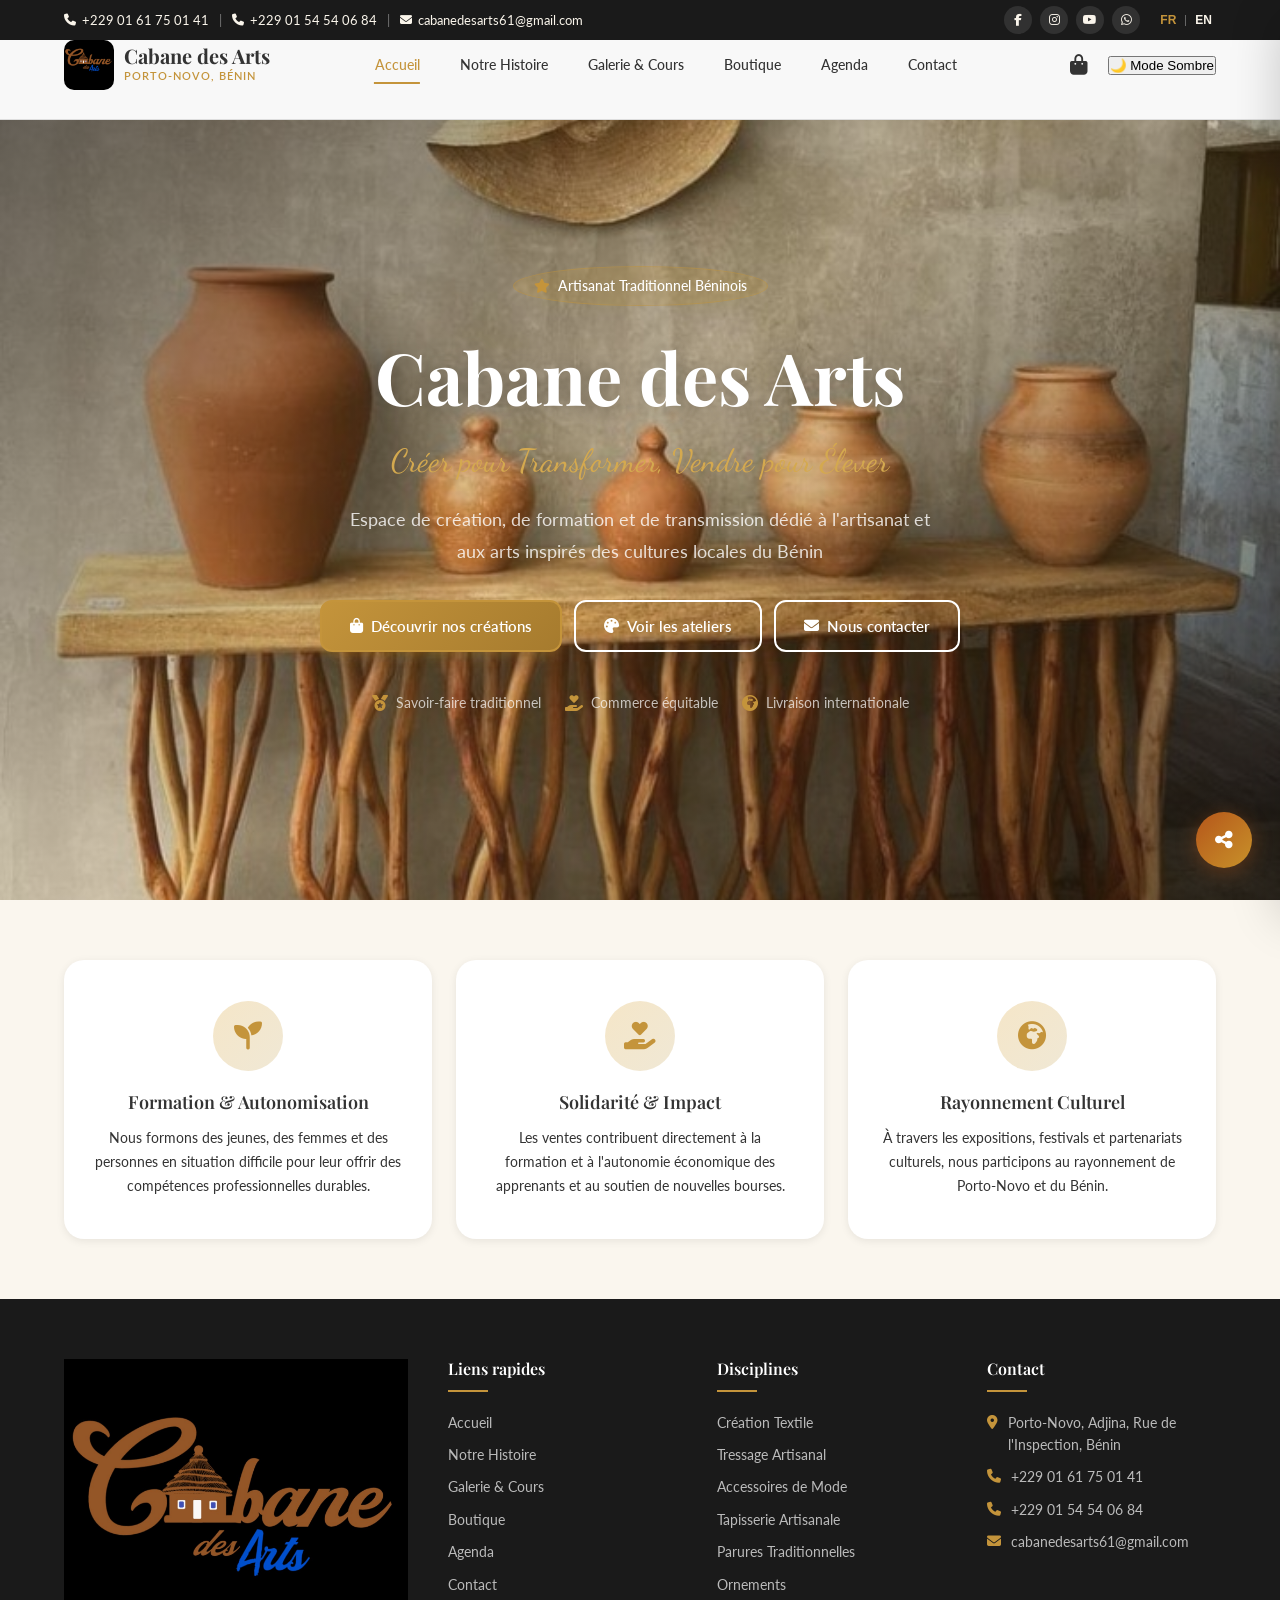
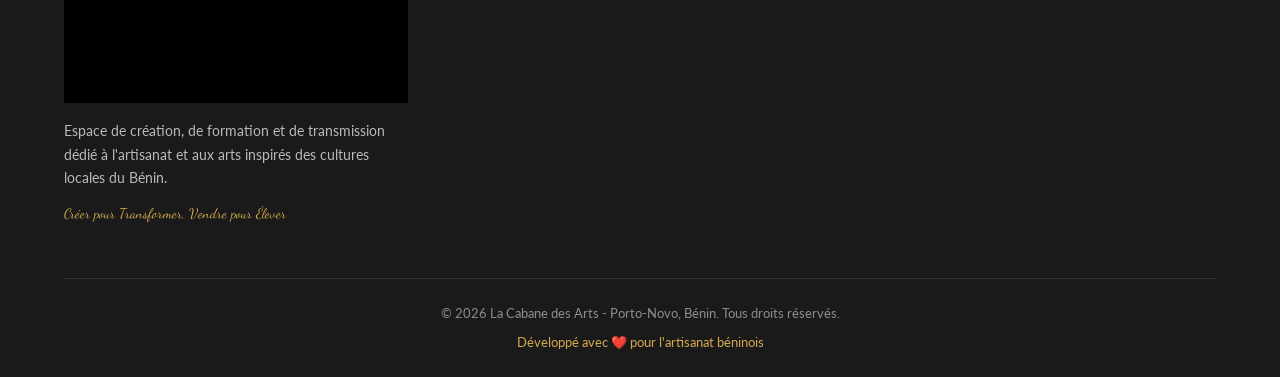
==== commit 4cc0d731: "Ajout diaporama hero et motif artisanal en arriere-plan" ====
--- a/index.html
+++ b/index.html
@@ -142,9 +142,15 @@
     
 <!-- ========== SECTION HÉRO ========== -->
     <section id="accueil" class="hero">
-        <div class="hero-bg">
-            <div class="hero-overlay"></div>
-        </div>
+        <div class="hero-slider">
+            <div class="hero-slide active" style="background-image: url('image7.jpg')"></div>
+            <div class="hero-slide" style="background-image: url('tapisserie-1-eventails-circulaires-wax.jpg')"></div>
+            <div class="hero-slide" style="background-image: url('image6.jpg')"></div>
+            <div class="hero-slide" style="background-image: url('image5.jpg')"></div>
+            <div class="hero-slide" style="background-image: url('image-3.jpg')"></div>
+            <div class="hero-slide" style="background-image: url('image-1.jpg')"></div>
+        </div>
+        <div class="hero-overlay"></div>
         <div class="container">
             <div class="hero-content">
                 <div class="hero-badge">
@@ -158,15 +164,15 @@
                     et aux arts inspirés des cultures locales du Bénin
                 </p>
                 <div class="hero-buttons">
-                    <a href="#boutique" class="btn btn-primary">
+                    <a href="boutique.html" class="btn btn-primary">
                         <i class="fas fa-shopping-bag"></i>
                         <span data-i18n="hero.shop">Découvrir nos créations</span>
                     </a>
-                    <a href="#galerie" class="btn btn-outline">
+                    <a href="galerie.html" class="btn btn-outline">
                         <i class="fas fa-palette"></i>
                         <span data-i18n="hero.ateliers">Voir les ateliers</span>
                     </a>
-                    <a href="#contact" class="btn btn-outline">
+                    <a href="contact.html" class="btn btn-outline">
                         <i class="fas fa-envelope"></i>
                         <span data-i18n="hero.contact">Nous contacter</span>
                     </a>
@@ -187,11 +193,7 @@
                 </div>
             </div>
         </div>
-        <div class="wave-divider">
-            <svg xmlns="http://www.w3.org/2000/svg" viewBox="0 0 1440 120" preserveAspectRatio="none">
-                <path fill="var(--bg-primary)" d="M0,64L120,74.7C240,85,480,107,720,96C960,85,1200,43,1320,21.3L1440,0L1440,120L1320,120C1200,120,960,120,720,120C480,120,240,120,120,120L0,120Z"></path>
-            </svg>
-        </div>
+
     </section>
 
     <!-- ========== SECTION MISSION ========== -->
@@ -342,61 +344,68 @@
         </div>
     </div>
 
-    <!-- ========== MODAL COMMANDE ========== -->
-    <div class="modal-overlay" id="checkoutModal">
-        <div class="modal">
-            <button class="modal-close" id="checkoutModalClose" aria-label="Fermer">&times;</button>
-            <div class="modal-header">
-                <h3 data-i18n="checkout.title">Finaliser la commande</h3>
-            </div>
-            <div class="modal-body">
-                <div class="checkout-summary" id="checkoutSummary"></div>
-                <div class="checkout-total">
-                    <strong data-i18n="checkout.total">Total :</strong>
-                    <span id="checkoutTotalPrice">0 FCFA</span>
-                </div>
-                <form id="checkoutForm">
-                    <div class="form-group">
-                        <label for="checkoutName" data-i18n="checkout.name">Nom complet *</label>
-                        <input type="text" id="checkoutName" name="name" required>
-                    </div>
-                    <div class="form-group">
-                        <label for="checkoutEmail" data-i18n="checkout.email">Email *</label>
-                        <input type="email" id="checkoutEmail" name="email" required>
-                    </div>
-                    <div class="form-group">
-                        <label for="checkoutPhone" data-i18n="checkout.phone">Téléphone *</label>
-                        <input type="tel" id="checkoutPhone" name="phone" required>
-                    </div>
-                    <div class="form-group">
-                        <label for="checkoutAddress" data-i18n="checkout.address">Adresse de livraison *</label>
-                        <textarea id="checkoutAddress" name="address" rows="2" required></textarea>
-                    </div>
-                    <div class="form-group">
-                        <label for="checkoutDelivery" data-i18n="checkout.delivery">Mode de livraison</label>
-                        <select id="checkoutDelivery" name="delivery">
-                            <option value="pickup">Retrait à la Cabane (Porto-Novo)</option>
-                            <option value="local">Livraison locale (Porto-Novo)</option>
-                            <option value="national">Livraison nationale (Bénin)</option>
-                            <option value="international">Livraison internationale</option>
-                        </select>
-                    </div>
-                    <div class="form-group">
-                        <label for="checkoutPayment" data-i18n="checkout.payment">Mode de paiement</label>
-                        <select id="checkoutPayment" name="payment">
-                            <option value="mtn">MTN Mobile Money</option>
-                            <option value="moov">Moov Money</option>
-                            <option value="celtiis">Celtiis</option>
-                            <option value="cod">Paiement à la livraison</option>
-                        </select>
-                    </div>
-                    <button type="submit" class="btn btn-primary btn-full">
-                        <i class="fas fa-lock"></i> <span data-i18n="checkout.placeorder">Passer la commande</span>
-                    </button>
-                </form>
-            </div>
+     <!-- ========== MODAL COMMANDE ========== -->
+<div class="modal-overlay" id="checkoutModal">
+    <div class="modal">
+        <button class="modal-close" id="checkoutModalClose" aria-label="Fermer">&times;</button>
+        <div class="modal-header">
+            <h3 data-i18n="checkout.title">Finaliser la commande</h3>
+        </div>
+        <div class="modal-body">
+            <div class="checkout-summary" id="checkoutSummary"></div>
+            <div class="checkout-total">
+                <strong data-i18n="checkout.total">Total :</strong>
+                <span id="checkoutTotalPrice">0 FCFA</span>
+            </div>
+            
+            <!-- Formulaire avec paiement KkiaPay -->
+            <form id="checkoutForm">
+                <div class="form-group">
+                    <label for="checkoutName" data-i18n="checkout.name">Nom complet *</label>
+                    <input type="text" id="checkoutName" name="name" placeholder="Votre nom complet" required>
+                </div>
+                <div class="form-group">
+                    <label for="checkoutEmail" data-i18n="checkout.email">Email *</label>
+                    <input type="email" id="checkoutEmail" name="email" placeholder="votre@email.com" required>
+                </div>
+                <div class="form-group">
+                    <label for="checkoutPhone" data-i18n="checkout.phone">Téléphone Mobile Money *</label>
+                    <input type="tel" id="checkoutPhone" name="phone" placeholder="+229 90 00 00 01" required>
+                    <small style="color: var(--text-light); font-size: 12px;">
+                        <i class="fas fa-info-circle"></i> 
+                        Numéro MTN, Moov ou Celtiis pour le paiement
+                    </small>
+                </div>
+                <div class="form-group">
+                    <label for="checkoutAddress" data-i18n="checkout.address">Adresse de livraison</label>
+                    <textarea id="checkoutAddress" name="address" rows="2" placeholder="Votre adresse complète (optionnel)"></textarea>
+                </div>
+                <div class="form-group">
+                    <label for="checkoutDelivery" data-i18n="checkout.delivery">Mode de livraison</label>
+                    <select id="checkoutDelivery" name="delivery">
+                        <option value="pickup">📍 Retrait à la Cabane (Porto-Novo)</option>
+                        <option value="local">🚚 Livraison locale (Porto-Novo)</option>
+                        <option value="national">🚛 Livraison nationale (Bénin)</option>
+                        <option value="international">✈️ Livraison internationale</option>
+                    </select>
+                </div>
+                
+                <!-- Informations de paiement KkiaPay -->
+                <div style="background: var(--color-ocre-pale); padding: 12px 16px; border-radius: var(--border-radius); margin-bottom: 16px;">
+                    <p style="font-size: 13px; color: var(--color-ocre-dark); margin: 0; display: flex; align-items: center; gap: 8px;">
+                        <i class="fas fa-lock" style="color: var(--color-ocre-primary);"></i>
+                        <span>Paiement sécurisé via <strong>MTN MoMo, Moov Money ou Celtiis</strong></span>
+                    </p>
+                </div>
+                
+                <button type="submit" class="btn btn-primary btn-full" id="checkoutSubmitBtn">
+                    <i class="fas fa-credit-card"></i>
+                    <span>Payer avec Mobile Money</span>
+                </button>
+            </form>
         </div>
     </div>
+</div>
 
     <!-- ========== NOTIFICATION TOAST ========== -->
     <div class="toast-container" id="toastContainer"></div>
@@ -783,8 +792,20 @@
         document.getElementById('reservationModal').classList.add('active');
     }
     </script>
-
-</body>
-</html>
+<!-- ===== SDK KKIAPAY ===== -->
+<script src="https://cdn.kkiapay.me/k.js"></script>
+
+<!-- ===== SLIDER HERO ===== -->
+<script>
+(function() {
+    const slides = document.querySelectorAll('.hero-slide');
+    let current = 0;
+    setInterval(function() {
+        slides[current].classList.remove('active');
+        current = (current + 1) % slides.length;
+        slides[current].classList.add('active');
+    }, 5000);
+})();
+</script>
 </body>
 </html>
--- a/style.css
+++ b/style.css
@@ -1,2217 +1,2284 @@
-/* ============================================
-   LA CABANE DES ARTS - STYLE PRINCIPAL
-   ============================================ */
-
-/* ===== VARIABLES CSS (MODE CLAIR PAR DÉFAUT) ===== */
-:root {
-    /* Palette Ocre - Couleurs principales */
-    --color-ocre-primary: #C4943B;
-    --color-ocre-dark: #A67B2E;
-    --color-ocre-light: #D4A94F;
-    --color-ocre-pale: #F5E6C8;
-    
-    /* Couleurs neutres */
-    --color-black: #1A1A1A;
-    --color-dark: #2C2C2C;
-    --color-gray-dark: #4A4A4A;
-    --color-gray: #767676;
-    --color-gray-light: #B0B0B0;
-    --color-cream: #FAF5EB;
-    --color-cream-dark: #F0E8D5;
-    --color-white: #FFFFFF;
-    
-    /* Couleurs vibrantes */
-    --color-red-vibrant: #D4442B;
-    --color-orange-vibrant: #E8762B;
-    --color-yellow-vibrant: #E8B82B;
-    --color-green-vibrant: #2B8C44;
-    --color-blue-vibrant: #2B5E8C;
-    --color-purple-vibrant: #6B2B8C;
-    
-    /* Couleurs fonctionnelles */
-    --color-success: #2D8B4E;
-    --color-error: #D4442B;
-    --color-info: #2B5E8C;
-    
-    /* Arrière-plans */
-    --bg-primary: #FFFBF5;
-    --bg-secondary: #FAF5EB;
-    --bg-dark: #2C2C2C;
-    --bg-pattern: #F5E6C8;
-    
-    /* Texte */
-    --text-primary: #1A1A1A;
-    --text-secondary: #4A4A4A;
-    --text-light: #767676;
-    
-    /* Ombres */
-    --shadow-sm: 0 2px 8px rgba(0, 0, 0, 0.08);
-    --shadow-md: 0 4px 16px rgba(0, 0, 0, 0.12);
-    --shadow-lg: 0 8px 32px rgba(0, 0, 0, 0.16);
-    --shadow-xl: 0 16px 48px rgba(0, 0, 0, 0.2);
-    
-    /* Bordures */
-    --border-radius-sm: 8px;
-    --border-radius: 12px;
-    --border-radius-lg: 20px;
-    --border-radius-xl: 28px;
-    --border-radius-full: 50%;
-    
-    /* Police */
-    --font-heading: 'Playfair Display', serif;
-    --font-body: 'Lato', sans-serif;
-    --font-accent: 'Dancing Script', cursive;
-    
-    /* Transitions */
-    --transition-fast: 0.2s ease;
-    --transition: 0.3s ease;
-    --transition-slow: 0.5s ease;
-    
-    /* Tailles */
-    --container-max: 1200px;
-    --header-height: 80px;
-    --topbar-height: 40px;
-
-    /* Variables mode sombre */
-    --bg-color: #ffffff;
-    --text-color: #333333;
-    --header-bg: #f8f8f8;
-    --section-bg: #faf6ee;
-    --border-color: #ddd;
-    --button-bg: #c8a34e;
-    --button-text: #ffffff;
-}
-
-/* ===== MODE SOMBRE ===== */
-body.dark-mode {
-    --bg-color: #1a1a1a;
-    --text-color: #f0f0f0;
-    --header-bg: #2d2d2d;
-    --section-bg: #252525;
-    --border-color: #444;
-    --button-bg: #e0b85c;
-    --button-text: #1a1a1a;
-}
-
-/* ===== RESET & BASE ===== */
-*,
-*::before,
-*::after {
-    margin: 0;
-    padding: 0;
-    box-sizing: border-box;
-}
-
-html {
-    scroll-behavior: smooth;
-    scroll-padding-top: calc(var(--header-height) + 20px);
-}
-
-body {
-    font-family: var(--font-body);
-    font-size: 16px;
-    line-height: 1.6;
-    color: var(--text-color);
-    background-color: var(--bg-color);
-    overflow-x: hidden;
-    -webkit-font-smoothing: antialiased;
-    -moz-osx-font-smoothing: grayscale;
-    transition: background-color 0.3s ease, color 0.3s ease;
-}
-
-h1, h2, h3, h4, h5, h6 {
-    font-family: var(--font-heading);
-    font-weight: 600;
-    line-height: 1.3;
-    color: var(--text-color);
-    transition: color 0.3s ease;
-}
-
-a {
-    text-decoration: none;
-    color: inherit;
-    transition: var(--transition-fast);
-}
-
-ul {
-    list-style: none;
-}
-
-img {
-    max-width: 100%;
-    height: auto;
-    display: block;
-}
-
-.container {
-    width: 100%;
-    max-width: var(--container-max);
-    margin: 0 auto;
-    padding: 0 24px;
-}
-
-/* ===== BOUTONS ===== */
-.btn {
-    display: inline-flex;
-    align-items: center;
-    gap: 8px;
-    padding: 12px 28px;
-    font-family: var(--font-body);
-    font-size: 15px;
-    font-weight: 600;
-    border-radius: var(--border-radius);
-    border: 2px solid transparent;
-    cursor: pointer;
-    transition: all var(--transition);
-    text-align: center;
-    white-space: nowrap;
-}
-
-.btn-primary {
-    background: linear-gradient(135deg, var(--color-ocre-primary), var(--color-ocre-dark));
-    color: var(--color-white);
-    border-color: var(--color-ocre-primary);
-    box-shadow: 0 4px 12px rgba(196, 148, 59, 0.3);
-}
-
-.btn-primary:hover {
-    background: linear-gradient(135deg, var(--color-ocre-dark), var(--color-ocre-primary));
-    box-shadow: 0 6px 20px rgba(196, 148, 59, 0.4);
-    transform: translateY(-2px);
-}
-
-.btn-outline {
-    background: transparent;
-    color: var(--color-white);
-    border-color: var(--color-white);
-}
-
-.btn-outline:hover {
-    background: var(--color-white);
-    color: var(--color-dark);
-}
-
-.btn-full {
-    width: 100%;
-    justify-content: center;
-}
-
-/* ===== SCROLLBAR ===== */
-::-webkit-scrollbar {
-    width: 8px;
-}
-
-::-webkit-scrollbar-track {
-    background: var(--bg-secondary);
-}
-
-::-webkit-scrollbar-thumb {
-    background: var(--color-ocre-light);
-    border-radius: 4px;
-}
-
-::-webkit-scrollbar-thumb:hover {
-    background: var(--color-ocre-primary);
-}
-
-/* ============================================
-   HEADER & NAVIGATION
-   ============================================ */
-
-.header {
-    position: fixed;
-    top: 0;
-    left: 0;
-    width: 100%;
-    z-index: 1000;
-    transition: var(--transition);
-}
-
-.header.scrolled .navbar {
-    background: rgba(255, 255, 255, 0.98);
-    box-shadow: var(--shadow-md);
-}
-
-/* Top Bar */
-.top-bar {
-    background: var(--color-dark);
-    color: var(--color-white);
-    font-size: 13px;
-    height: var(--topbar-height);
-    display: flex;
-    align-items: center;
-}
-
-.top-bar-content {
-    display: flex;
-    justify-content: space-between;
-    align-items: center;
-    gap: 16px;
-}
-
-.top-bar-left,
-.top-bar-right {
-    display: flex;
-    align-items: center;
-    gap: 8px;
-    flex-wrap: wrap;
-}
-
-.top-bar-item {
-    color: var(--color-cream);
-    display: inline-flex;
-    align-items: center;
-    gap: 6px;
-    transition: var(--transition-fast);
-}
-
-.top-bar-item:hover {
-    color: var(--color-ocre-light);
-}
-
-.top-bar-item i {
-    font-size: 12px;
-}
-
-.top-bar-separator {
-    color: var(--color-gray);
-    margin: 0 2px;
-}
-
-/* Social Links Top Bar */
-.top-bar .social-links {
-    display: flex;
-    gap: 8px;
-}
-
-.top-bar .social-link {
-    color: var(--color-cream);
-    width: 28px;
-    height: 28px;
-    display: flex;
-    align-items: center;
-    justify-content: center;
-    border-radius: var(--border-radius-full);
-    background: rgba(255, 255, 255, 0.1);
-    font-size: 12px;
-    transition: var(--transition-fast);
-}
-
-.top-bar .social-link:hover {
-    background: var(--color-ocre-primary);
-    color: var(--color-white);
-}
-
-/* Language Switcher */
-.language-switcher {
-    display: flex;
-    align-items: center;
-    gap: 4px;
-    margin-left: 8px;
-}
-
-.lang-btn {
-    background: none;
-    border: none;
-    color: var(--color-cream);
-    cursor: pointer;
-    font-size: 12px;
-    font-weight: 600;
-    padding: 2px 4px;
-    transition: var(--transition-fast);
-}
-
-.lang-btn.active {
-    color: var(--color-ocre-primary);
-}
-
-.lang-btn:hover {
-    color: var(--color-ocre-light);
-}
-
-.lang-separator {
-    color: var(--color-gray);
-    font-size: 12px;
-}
-
-/* Navigation */
-.navbar {
-    background: var(--header-bg);
-    backdrop-filter: blur(10px);
-    -webkit-backdrop-filter: blur(10px);
-    height: var(--header-height);
-    transition: all var(--transition);
-    border-bottom: 1px solid var(--border-color);
-}
-
-.nav-content {
-    display: flex;
-    align-items: center;
-    justify-content: space-between;
-    height: 100%;
-    gap: 24px;
-}
-
-/* Logo */
-.logo {
-    display: flex;
-    align-items: center;
-    gap: 10px;
-    flex-shrink: 0;
-}
-
-.logo-text {
-    display: flex;
-    flex-direction: column;
-}
-
-.logo-title {
-    font-family: var(--font-heading);
-    font-size: 20px;
-    font-weight: 700;
-    color: var(--text-color);
-    line-height: 1.1;
-}
-
-.logo-subtitle {
-    font-size: 11px;
-    color: var(--color-ocre-primary);
-    font-weight: 600;
-    letter-spacing: 1px;
-    text-transform: uppercase;
-}
-
-/* Menu */
-.nav-menu {
-    display: flex;
-    align-items: center;
-    gap: 8px;
-}
-
-.nav-link {
-    display: block;
-    padding: 8px 16px;
-    font-size: 14px;
-    font-weight: 500;
-    color: var(--text-color);
-    border-radius: var(--border-radius);
-    transition: all var(--transition-fast);
-    position: relative;
-}
-
-.nav-link::after {
-    content: '';
-    position: absolute;
-    bottom: 0;
-    left: 50%;
-    transform: translateX(-50%);
-    width: 0;
-    height: 2px;
-    background: var(--color-ocre-primary);
-    transition: width var(--transition);
-}
-
-.nav-link:hover,
-.nav-link.active {
-    color: var(--color-ocre-primary);
-}
-
-.nav-link:hover::after,
-.nav-link.active::after {
-    width: 60%;
-}
-
-/* Nav Actions */
-.nav-actions {
-    display: flex;
-    align-items: center;
-    gap: 12px;
-}
-
-.cart-btn {
-    position: relative;
-    background: none;
-    border: none;
-    font-size: 20px;
-    color: var(--text-color);
-    cursor: pointer;
-    padding: 8px;
-    transition: var(--transition-fast);
-}
-
-.cart-btn:hover {
-    color: var(--color-ocre-primary);
-}
-
-.cart-count {
-    position: absolute;
-    top: 2px;
-    right: 0;
-    background: var(--color-red-vibrant);
-    color: var(--color-white);
-    font-size: 10px;
-    font-weight: 700;
-    width: 18px;
-    height: 18px;
-    border-radius: var(--border-radius-full);
-    display: flex;
-    align-items: center;
-    justify-content: center;
-    transition: var(--transition-fast);
-}
-
-/* Hamburger */
-.hamburger {
-    display: none;
-    flex-direction: column;
-    gap: 5px;
-    background: none;
-    border: none;
-    cursor: pointer;
-    padding: 8px;
-}
-
-.hamburger .bar {
-    width: 24px;
-    height: 2px;
-    background: var(--text-color);
-    transition: all var(--transition);
-    border-radius: 2px;
-}
-
-.hamburger.active .bar:nth-child(1) {
-    transform: rotate(45deg) translate(5px, 5px);
-}
-
-.hamburger.active .bar:nth-child(2) {
-    opacity: 0;
-}
-
-.hamburger.active .bar:nth-child(3) {
-    transform: rotate(-45deg) translate(5px, -5px);
-}
-
-/* ============================================
-   SECTION HÉRO
-   ============================================ */
-
-.hero {
-    position: relative;
-    min-height: 100vh;
-    display: flex;
-    align-items: center;
-    background: linear-gradient(135deg, var(--color-dark), #1a1a2e);
-    overflow: hidden;
-    padding-top: var(--header-height);
-}
-
-.hero-bg {
-    position: absolute;
-    inset: 0;
-    background: url('data:image/svg+xml,<svg xmlns="http://www.w3.org/2000/svg" viewBox="0 0 100 100"><rect fill="%23C4943B22" width="50" height="50" x="0" y="0"/><rect fill="%23C4943B11" width="50" height="50" x="50" y="50"/></svg>');
-    background-size: 100px 100px;
-    opacity: 0.3;
-}
-
-.hero-overlay {
-    position: absolute;
-    inset: 0;
-    background: radial-gradient(ellipse at center, rgba(196, 148, 59, 0.15), transparent 70%);
-}
-
-.hero-content {
-    position: relative;
-    z-index: 1;
-    text-align: center;
-    color: var(--color-white);
-    max-width: 800px;
-    margin: 0 auto;
-    padding: 60px 0;
-    animation: fadeInUp 1s ease;
-}
-
-@keyframes fadeInUp {
-    from {
-        opacity: 0;
-        transform: translateY(30px);
-    }
-    to {
-        opacity: 1;
-        transform: translateY(0);
-    }
-}
-
-.hero-badge {
-    display: inline-flex;
-    align-items: center;
-    gap: 8px;
-    background: rgba(196, 148, 59, 0.2);
-    border: 1px solid rgba(196, 148, 59, 0.4);
-    padding: 8px 20px;
-    border-radius: var(--border-radius-full);
-    font-size: 14px;
-    font-weight: 500;
-    margin-bottom: 24px;
-    animation: pulse 2s ease-in-out infinite;
-}
-
-@keyframes pulse {
-    0%, 100% { box-shadow: 0 0 0 0 rgba(196, 148, 59, 0.4); }
-    50% { box-shadow: 0 0 0 15px rgba(196, 148, 59, 0); }
-}
-
-.hero-badge i {
-    color: var(--color-ocre-primary);
-}
-
-.hero-title {
-    font-family: var(--font-heading);
-    font-size: clamp(40px, 8vw, 72px);
-    font-weight: 700;
-    color: var(--color-white);
-    margin-bottom: 12px;
-    text-shadow: 0 2px 20px rgba(0, 0, 0, 0.3);
-}
-
-.hero-slogan {
-    font-family: var(--font-accent);
-    font-size: clamp(22px, 4vw, 32px);
-    color: var(--color-ocre-light);
-    margin-bottom: 16px;
-    font-weight: 400;
-}
-
-.hero-description {
-    font-size: clamp(14px, 2vw, 18px);
-    color: rgba(255, 255, 255, 0.8);
-    max-width: 600px;
-    margin: 0 auto 32px;
-    line-height: 1.8;
-}
-
-.hero-buttons {
-    display: flex;
-    flex-wrap: wrap;
-    gap: 12px;
-    justify-content: center;
-    margin-bottom: 40px;
-}
-
-.hero-features {
-    display: flex;
-    flex-wrap: wrap;
-    gap: 24px;
-    justify-content: center;
-}
-
-.feature-item {
-    display: flex;
-    align-items: center;
-    gap: 8px;
-    font-size: 14px;
-    color: rgba(255, 255, 255, 0.7);
-}
-
-.feature-item i {
-    color: var(--color-ocre-primary);
-    font-size: 16px;
-}
-
-/* Wave Divider */
-.wave-divider {
-    position: absolute;
-    bottom: -2px;
-    left: 0;
-    width: 100%;
-    line-height: 0;
-}
-
-.wave-divider svg {
-    width: 100%;
-    height: auto;
-}
-
-/* ============================================
-   SECTION HEADERS
-   ============================================ */
-
-.section-header {
-    text-align: center;
-    margin-bottom: 48px;
-}
-
-.section-subtitle {
-    font-size: 14px;
-    font-weight: 700;
-    text-transform: uppercase;
-    letter-spacing: 3px;
-    color: var(--color-ocre-primary);
-    margin-bottom: 8px;
-}
-
-.section-title {
-    font-size: clamp(28px, 5vw, 40px);
-    font-weight: 700;
-    color: var(--text-color);
-    margin-bottom: 16px;
-}
-
-.section-divider {
-    display: flex;
-    align-items: center;
-    justify-content: center;
-    gap: 16px;
-}
-
-.divider-line {
-    width: 60px;
-    height: 2px;
-    background: linear-gradient(to right, transparent, var(--color-ocre-primary), transparent);
-}
-
-.section-divider i {
-    color: var(--color-ocre-primary);
-    font-size: 20px;
-}
-
-.section-description {
-    color: var(--text-color);
-    max-width: 600px;
-    margin: 16px auto 0;
-    font-size: 16px;
-}
-
-.highlight-text {
-    color: var(--color-ocre-dark);
-    font-weight: 600;
-}
-
-/* ============================================
-   SECTION HISTOIRE
-   ============================================ */
-
-.histoire-section {
-    padding: 80px 0;
-    background: var(--section-bg);
-    transition: background-color 0.3s ease;
-}
-
-.section-container {
-    display: flex;
-    flex-wrap: wrap;
-    width: 100%;
-}
-
-.col-left {
-    width: 50%;
-    height: 600px;
-    overflow: hidden;
-    position: relative;
-}
-
-.col-left img {
-    width: 100%;
-    height: 100%;
-    object-fit: cover;
-    display: block;
-}
-
-.col-right {
-    width: 50%;
-    padding: 40px;
-    display: flex;
-    flex-direction: column;
-    justify-content: center;
-}
-
-.col-right h3 {
-    font-size: 22px;
-    color: var(--color-ocre-dark);
-    margin-bottom: 12px;
-    margin-top: 20px;
-}
-
-.col-right h3:first-child {
-    margin-top: 0;
-}
-
-.col-right p {
-    color: var(--text-color);
-    line-height: 1.8;
-    margin-bottom: 16px;
-}
-
-.discipline-tags {
-    display: flex;
-    flex-wrap: wrap;
-    gap: 10px;
-    margin: 24px 0;
-}
-
-.tag {
-    background: var(--color-ocre-pale);
-    color: var(--color-ocre-dark);
-    padding: 8px 16px;
-    border-radius: var(--border-radius-full);
-    font-size: 13px;
-    font-weight: 600;
-    transition: var(--transition-fast);
-}
-
-.tag:hover {
-    background: var(--color-ocre-primary);
-    color: var(--color-white);
-    transform: translateY(-2px);
-}
-
-/* ============================================
-   SECTION MISSION
-   ============================================ */
-
-.mission-section {
-    padding: 60px 0;
-    background: var(--section-bg);
-    transition: background-color 0.3s ease;
-}
-
-.mission-cards {
-    display: grid;
-    grid-template-columns: repeat(3, 1fr);
-    gap: 24px;
-}
-
-.mission-card {
-    background: var(--bg-color);
-    padding: 40px 30px;
-    border-radius: var(--border-radius-lg);
-    text-align: center;
-    box-shadow: var(--shadow-sm);
-    transition: all var(--transition);
-    border: 1px solid transparent;
-}
-
-.mission-card:hover {
-    box-shadow: var(--shadow-lg);
-    border-color: var(--color-ocre-pale);
-    transform: translateY(-5px);
-}
-
-.card-icon {
-    width: 70px;
-    height: 70px;
-    background: linear-gradient(135deg, var(--color-ocre-pale), var(--color-cream-dark));
-    border-radius: var(--border-radius-full);
-    display: flex;
-    align-items: center;
-    justify-content: center;
-    margin: 0 auto 20px;
-    font-size: 28px;
-    color: var(--color-ocre-primary);
-}
-
-.mission-card h3 {
-    font-size: 18px;
-    margin-bottom: 12px;
-    color: var(--text-color);
-}
-
-.mission-card p {
-    color: var(--text-color);
-    font-size: 14px;
-    line-height: 1.7;
-}
-
-/* ============================================
-   SECTION GALERIE
-   ============================================ */
-
-.galerie-section {
-    padding: 80px 0;
-    background: var(--bg-color);
-    transition: background-color 0.3s ease;
-}
-
-.filter-buttons {
-    display: flex;
-    flex-wrap: wrap;
-    gap: 10px;
-    justify-content: center;
-    margin-bottom: 40px;
-}
-
-.filter-btn {
-    padding: 10px 20px;
-    border: 2px solid var(--color-ocre-pale);
-    background: var(--bg-color);
-    color: var(--text-color);
-    border-radius: var(--border-radius-full);
-    cursor: pointer;
-    font-weight: 600;
-    transition: all var(--transition-fast);
-    font-size: 14px;
-}
-
-.filter-btn:hover,
-.filter-btn.active {
-    background: var(--color-ocre-primary);
-    color: var(--color-white);
-    border-color: var(--color-ocre-primary);
-}
-
-.galerie-grid {
-    display: grid;
-    grid-template-columns: repeat(auto-fill, minmax(300px, 1fr));
-    gap: 24px;
-}
-
-.galerie-card {
-    background: var(--bg-color);
-    border-radius: var(--border-radius-lg);
-    overflow: hidden;
-    box-shadow: var(--shadow-sm);
-    transition: all var(--transition);
-    border: 1px solid transparent;
-}
-
-.galerie-card:hover {
-    box-shadow: var(--shadow-lg);
-    border-color: var(--color-ocre-pale);
-    transform: translateY(-4px);
-}
-
-.card-image {
-    position: relative;
-    aspect-ratio: 1;
-    overflow: hidden;
-    background: var(--bg-secondary);
-}
-
-.card-image img {
-    width: 100%;
-    height: 100%;
-    object-fit: cover;
-    transition: transform var(--transition-slow);
-}
-
-.galerie-card:hover .card-image img {
-    transform: scale(1.05);
-}
-
-.card-placeholder {
-    width: 100%;
-    height: 100%;
-    display: flex;
-    align-items: center;
-    justify-content: center;
-    background: linear-gradient(135deg, var(--color-ocre-pale), var(--color-cream-dark));
-}
-
-.card-placeholder i {
-    font-size: 48px;
-    color: var(--color-ocre-primary);
-    opacity: 0.5;
-}
-
-.card-overlay {
-    position: absolute;
-    inset: 0;
-    background: rgba(0, 0, 0, 0.5);
-    display: flex;
-    align-items: center;
-    justify-content: center;
-    opacity: 0;
-    transition: opacity var(--transition);
-}
-
-.galerie-card:hover .card-overlay {
-    opacity: 1;
-}
-
-.overlay-btn {
-    background: var(--bg-color);
-    color: var(--text-color);
-    padding: 10px 24px;
-    border-radius: var(--border-radius);
-    font-weight: 600;
-    font-size: 14px;
-    transition: var(--transition-fast);
-}
-
-.overlay-btn:hover {
-    background: var(--color-ocre-primary);
-    color: var(--color-white);
-}
-
-.card-content {
-    padding: 20px;
-}
-
-.card-category {
-    font-size: 12px;
-    font-weight: 700;
-    text-transform: uppercase;
-    letter-spacing: 1px;
-    color: var(--color-ocre-primary);
-    margin-bottom: 8px;
-}
-
-.card-content h3 {
-    font-size: 18px;
-    margin-bottom: 8px;
-    color: var(--text-color);
-}
-
-.card-content p {
-    font-size: 14px;
-    color: var(--text-color);
-    margin-bottom: 16px;
-    line-height: 1.5;
-}
-
-.card-footer {
-    display: flex;
-    justify-content: space-between;
-    align-items: center;
-}
-
-.card-price {
-    font-size: 18px;
-    font-weight: 700;
-    color: var(--color-ocre-dark);
-}
-
-.btn-card {
-    background: var(--color-ocre-pale);
-    color: var(--color-ocre-dark);
-    border: none;
-    width: 40px;
-    height: 40px;
-    border-radius: var(--border-radius-full);
-    cursor: pointer;
-    font-size: 16px;
-    display: flex;
-    align-items: center;
-    justify-content: center;
-    transition: all var(--transition-fast);
-}
-
-.btn-card:hover {
-    background: var(--color-ocre-primary);
-    color: var(--color-white);
-    transform: scale(1.1);
-}
-
-/* ============================================
-   SECTION ATELIERS
-   ============================================ */
-
-.ateliers-section {
-    padding: 80px 0;
-    background: var(--section-bg);
-    transition: background-color 0.3s ease;
-}
-
-.ateliers-grid {
-    display: grid;
-    grid-template-columns: repeat(auto-fill, minmax(340px, 1fr));
-    gap: 24px;
-}
-
-.atelier-card {
-    background: var(--bg-color);
-    border-radius: var(--border-radius-lg);
-    overflow: hidden;
-    box-shadow: var(--shadow-sm);
-    transition: all var(--transition);
-    position: relative;
-}
-
-.atelier-card:hover {
-    box-shadow: var(--shadow-lg);
-    transform: translateY(-4px);
-}
-
-.atelier-badge {
-    position: absolute;
-    top: 16px;
-    right: 16px;
-    background: var(--color-red-vibrant);
-    color: var(--color-white);
-    padding: 6px 14px;
-    border-radius: var(--border-radius-full);
-    font-size: 12px;
-    font-weight: 700;
-    z-index: 2;
-}
-
-.atelier-image {
-    aspect-ratio: 16/10;
-    overflow: hidden;
-    background: var(--bg-secondary);
-}
-
-.atelier-image img {
-    width: 100%;
-    height: 100%;
-    object-fit: cover;
-    transition: transform var(--transition-slow);
-}
-
-.atelier-card:hover .atelier-image img {
-    transform: scale(1.05);
-}
-
-.atelier-content {
-    padding: 24px;
-}
-
-.atelier-content h3 {
-    font-size: 20px;
-    margin-bottom: 16px;
-    color: var(--text-color);
-}
-
-.atelier-info {
-    display: flex;
-    flex-direction: column;
-    gap: 8px;
-    margin-bottom: 16px;
-}
-
-.info-item {
-    font-size: 13px;
-    color: var(--text-color);
-    display: flex;
-    align-items: center;
-    gap: 8px;
-}
-
-.info-item i {
-    color: var(--color-ocre-primary);
-    width: 16px;
-}
-
-.atelier-content p {
-    font-size: 14px;
-    color: var(--text-color);
-    margin-bottom: 20px;
-    line-height: 1.6;
-}
-
-.atelier-footer {
-    display: flex;
-    justify-content: space-between;
-    align-items: center;
-    padding-top: 16px;
-    border-top: 1px solid var(--border-color);
-}
-
-.atelier-price {
-    font-size: 20px;
-    font-weight: 700;
-    color: var(--color-ocre-dark);
-}
-
-/* ============================================
-   SECTION BOUTIQUE
-   ============================================ */
-
-.boutique-section {
-    padding: 80px 0;
-    background: var(--bg-color);
-    transition: background-color 0.3s ease;
-}
-
-.boutique-grid {
-    display: grid;
-    grid-template-columns: repeat(auto-fill, minmax(280px, 1fr));
-    gap: 24px;
-    margin-bottom: 48px;
-}
-
-.boutique-info {
-    display: grid;
-    grid-template-columns: 1fr 1fr;
-    gap: 24px;
-}
-
-.info-box {
-    background: var(--section-bg);
-    padding: 30px;
-    border-radius: var(--border-radius-lg);
-    border: 1px solid var(--border-color);
-}
-
-.info-box h4 {
-    font-size: 18px;
-    margin-bottom: 16px;
-    color: var(--text-color);
-    display: flex;
-    align-items: center;
-    gap: 8px;
-}
-
-.info-box h4 i {
-    color: var(--color-ocre-primary);
-}
-
-.info-box ul {
-    display: flex;
-    flex-direction: column;
-    gap: 8px;
-}
-
-.info-box li {
-    font-size: 14px;
-    color: var(--text-color);
-}
-
-/* ============================================
-   SECTION AGENDA
-   ============================================ */
-
-.agenda-section {
-    padding: 80px 0;
-    background: var(--section-bg);
-    transition: background-color 0.3s ease;
-}
-
-.agenda-grid {
-    display: flex;
-    flex-direction: column;
-    gap: 20px;
-    max-width: 800px;
-    margin: 0 auto;
-}
-
-.agenda-card {
-    display: flex;
-    gap: 24px;
-    background: var(--bg-color);
-    padding: 24px;
-    border-radius: var(--border-radius-lg);
-    box-shadow: var(--shadow-sm);
-    transition: all var(--transition);
-    border-left: 4px solid var(--color-ocre-primary);
-}
-
-.agenda-card:hover {
-    box-shadow: var(--shadow-md);
-    transform: translateX(5px);
-}
-
-.agenda-date {
-    display: flex;
-    flex-direction: column;
-    align-items: center;
-    justify-content: center;
-    min-width: 80px;
-    text-align: center;
-    background: var(--color-ocre-pale);
-    padding: 12px;
-    border-radius: var(--border-radius);
-}
-
-.date-day {
-    font-size: 28px;
-    font-weight: 700;
-    color: var(--color-ocre-dark);
-    line-height: 1;
-}
-
-.date-month {
-    font-size: 13px;
-    font-weight: 600;
-    color: var(--color-ocre-primary);
-    text-transform: uppercase;
-    margin: 4px 0;
-}
-
-.date-year {
-    font-size: 11px;
-    color: var(--text-color);
-}
-
-.agenda-content h3 {
-    font-size: 18px;
-    margin-bottom: 8px;
-    color: var(--text-color);
-}
-
-.agenda-location {
-    font-size: 13px;
-    color: var(--text-color);
-    margin-bottom: 8px;
-    display: flex;
-    align-items: center;
-    gap: 6px;
-}
-
-.agenda-location i {
-    color: var(--color-ocre-primary);
-}
-
-.agenda-content p {
-    font-size: 14px;
-    color: var(--text-color);
-    margin-bottom: 12px;
-    line-height: 1.5;
-}
-
-.btn-link {
-    color: var(--color-ocre-primary);
-    font-weight: 600;
-    font-size: 14px;
-    display: inline-flex;
-    align-items: center;
-    gap: 6px;
-    transition: var(--transition-fast);
-}
-
-.btn-link:hover {
-    color: var(--color-ocre-dark);
-    gap: 10px;
-}
-
-/* ============================================
-   SECTION TÉMOIGNAGES
-   ============================================ */
-
-.temoignages-section {
-    padding: 80px 0;
-    background: var(--bg-color);
-    transition: background-color 0.3s ease;
-}
-
-.temoignages-grid {
-    display: grid;
-    grid-template-columns: repeat(auto-fill, minmax(320px, 1fr));
-    gap: 24px;
-}
-
-.temoignage-card {
-    background: var(--section-bg);
-    padding: 30px;
-    border-radius: var(--border-radius-lg);
-    text-align: center;
-    border: 1px solid var(--border-color);
-    transition: var(--transition);
-}
-
-.temoignage-card:hover {
-    box-shadow: var(--shadow-md);
-}
-
-.temoignage-stars {
-    color: var(--color-ocre-primary);
-    font-size: 20px;
-    margin-bottom: 16px;
-}
-
-.temoignage-text {
-    font-size: 15px;
-    color: var(--text-color);
-    line-height: 1.7;
-    margin-bottom: 20px;
-    font-style: italic;
-}
-
-.temoignage-author strong {
-    display: block;
-    color: var(--text-color);
-    font-size: 16px;
-}
-
-.temoignage-author span {
-    font-size: 13px;
-    color: var(--text-color);
-}
-
-/* ============================================
-   SECTION NEWSLETTER
-   ============================================ */
-
-.newsletter-section {
-    padding: 60px 0;
-    background: linear-gradient(135deg, var(--color-ocre-primary), var(--color-ocre-dark));
-}
-
-.newsletter-content {
-    display: flex;
-    align-items: center;
-    justify-content: space-between;
-    gap: 40px;
-    flex-wrap: wrap;
-}
-
-.newsletter-text h3 {
-    color: var(--color-white);
-    font-size: 24px;
-    margin-bottom: 8px;
-}
-
-.newsletter-text p {
-    color: rgba(255, 255, 255, 0.85);
-    font-size: 15px;
-}
-
-.newsletter-form {
-    flex-shrink: 0;
-}
-
-.input-group {
-    display: flex;
-    gap: 8px;
-    background: var(--color-white);
-    padding: 6px;
-    border-radius: var(--border-radius);
-    box-shadow: var(--shadow-md);
-}
-
-.input-group input {
-    border: none;
-    padding: 12px 16px;
-    font-size: 15px;
-    min-width: 280px;
-    outline: none;
-    background: transparent;
-}
-
-.input-group .btn {
-    border-radius: 8px;
-    white-space: nowrap;
-}
-
-/* ============================================
-   SECTION CONTACT
-   ============================================ */
-
-.contact-section {
-    padding: 80px 0;
-    background: var(--section-bg);
-    transition: background-color 0.3s ease;
-}
-
-.contact-grid {
-    display: grid;
-    grid-template-columns: 1fr 1.5fr;
-    gap: 40px;
-    align-items: start;
-}
-
-.contact-info {
-    display: flex;
-    flex-direction: column;
-    gap: 20px;
-}
-
-.info-card {
-    display: flex;
-    gap: 16px;
-    background: var(--bg-color);
-    padding: 20px;
-    border-radius: var(--border-radius);
-    box-shadow: var(--shadow-sm);
-    transition: var(--transition-fast);
-}
-
-.info-card:hover {
-    box-shadow: var(--shadow-md);
-}
-
-.info-icon {
-    width: 50px;
-    height: 50px;
-    background: var(--color-ocre-pale);
-    border-radius: var(--border-radius-full);
-    display: flex;
-    align-items: center;
-    justify-content: center;
-    flex-shrink: 0;
-    color: var(--color-ocre-primary);
-    font-size: 18px;
-}
-
-.info-details h4 {
-    font-size: 16px;
-    margin-bottom: 4px;
-    color: var(--text-color);
-}
-
-.info-details p,
-.info-details a {
-    font-size: 14px;
-    color: var(--text-color);
-    line-height: 1.6;
-}
-
-.info-details a:hover {
-    color: var(--color-ocre-primary);
-}
-
-.social-links-large {
-    display: flex;
-    gap: 10px;
-    margin-top: 4px;
-}
-
-.social-btn {
-    width: 40px;
-    height: 40px;
-    background: var(--color-ocre-pale);
-    color: var(--color-ocre-dark);
-    border-radius: var(--border-radius-full);
-    display: flex;
-    align-items: center;
-    justify-content: center;
-    font-size: 16px;
-    transition: all var(--transition-fast);
-}
-
-.social-btn:hover {
-    background: var(--color-ocre-primary);
-    color: var(--color-white);
-    transform: translateY(-3px);
-}
-
-/* Formulaire de contact */
-.contact-form-wrapper {
-    background: var(--bg-color);
-    padding: 40px;
-    border-radius: var(--border-radius-lg);
-    box-shadow: var(--shadow-md);
-}
-
-.contact-form-wrapper h3 {
-    font-size: 22px;
-    margin-bottom: 24px;
-    color: var(--text-color);
-}
-
-.form-row {
-    display: grid;
-    grid-template-columns: 1fr 1fr;
-    gap: 16px;
-}
-
-.form-group {
-    margin-bottom: 16px;
-}
-
-.form-group label {
-    display: block;
-    font-size: 14px;
-    font-weight: 600;
-    color: var(--text-color);
-    margin-bottom: 6px;
-}
-
-.form-group input,
-.form-group select,
-.form-group textarea {
-    width: 100%;
-    padding: 12px 16px;
-    border: 2px solid var(--border-color);
-    border-radius: var(--border-radius);
-    font-family: var(--font-body);
-    font-size: 15px;
-    color: var(--text-color);
-    background: var(--bg-color);
-    transition: all var(--transition-fast);
-    outline: none;
-}
-
-.form-group input:focus,
-.form-group select:focus,
-.form-group textarea:focus {
-    border-color: var(--color-ocre-primary);
-    box-shadow: 0 0 0 3px rgba(196, 148, 59, 0.1);
-}
-
-.form-group textarea {
-    resize: vertical;
-    min-height: 120px;
-}
-
-/* ============================================
-   FOOTER
-   ============================================ */
-
-.footer {
-    background: var(--bg-dark);
-    color: var(--color-cream);
-    padding: 60px 0 0;
-}
-
-.footer-grid {
-    display: grid;
-    grid-template-columns: 1.5fr 1fr 1fr 1fr;
-    gap: 40px;
-    padding-bottom: 40px;
-    border-bottom: 1px solid rgba(255, 255, 255, 0.1);
-}
-
-.footer-logo {
-    font-family: var(--font-heading);
-    font-size: 22px;
-    font-weight: 700;
-    color: var(--color-white);
-    display: flex;
-    align-items: center;
-    gap: 10px;
-    margin-bottom: 16px;
-}
-
-.footer-col p {
-    font-size: 14px;
-    line-height: 1.7;
-    color: rgba(255, 255, 255, 0.7);
-    margin-bottom: 12px;
-}
-
-.footer-slogan {
-    font-family: var(--font-accent);
-    font-size: 18px;
-    color: var(--color-ocre-light) !important;
-}
-
-.footer-col h4 {
-    font-size: 16px;
-    color: var(--color-white);
-    margin-bottom: 20px;
-    position: relative;
-    padding-bottom: 12px;
-}
-
-.footer-col h4::after {
-    content: '';
-    position: absolute;
-    bottom: 0;
-    left: 0;
-    width: 40px;
-    height: 2px;
-    background: var(--color-ocre-primary);
-}
-
-.footer-col ul {
-    display: flex;
-    flex-direction: column;
-    gap: 10px;
-}
-
-.footer-col li {
-    font-size: 14px;
-    color: rgba(255, 255, 255, 0.7);
-    transition: var(--transition-fast);
-}
-
-.footer-col a:hover {
-    color: var(--color-ocre-light);
-    padding-left: 5px;
-}
-
-.footer-contact li {
-    display: flex;
-    align-items: flex-start;
-    gap: 10px;
-}
-
-.footer-contact i {
-    color: var(--color-ocre-primary);
-    margin-top: 3px;
-    flex-shrink: 0;
-}
-
-.footer-bottom {
-    text-align: center;
-    padding: 24px 0;
-    font-size: 13px;
-    color: rgba(255, 255, 255, 0.5);
-}
-
-.footer-credit {
-    margin-top: 8px;
-    color: var(--color-ocre-light);
-}
-
-/* ============================================
-   PANIER LATÉRAL
-   ============================================ */
-
-.cart-overlay {
-    position: fixed;
-    inset: 0;
-    background: rgba(0, 0, 0, 0.5);
-    z-index: 2000;
-    opacity: 0;
-    visibility: hidden;
-    transition: all var(--transition);
-}
-
-.cart-overlay.active {
-    opacity: 1;
-    visibility: visible;
-}
-
-.cart-sidebar {
-    position: fixed;
-    top: 0;
-    right: -400px;
-    width: 400px;
-    max-width: 90vw;
-    height: 100vh;
-    background: var(--bg-color);
-    z-index: 2001;
-    display: flex;
-    flex-direction: column;
-    transition: right var(--transition);
-    box-shadow: var(--shadow-xl);
-}
-
-.cart-sidebar.active {
-    right: 0;
-}
-
-.cart-header {
-    display: flex;
-    justify-content: space-between;
-    align-items: center;
-    padding: 20px 24px;
-    border-bottom: 1px solid var(--border-color);
-}
-
-.cart-header h3 {
-    font-size: 20px;
-    display: flex;
-    align-items: center;
-    gap: 8px;
-}
-
-.cart-close {
-    background: none;
-    border: none;
-    font-size: 28px;
-    cursor: pointer;
-    color: var(--text-color);
-    transition: var(--transition-fast);
-}
-
-.cart-close:hover {
-    color: var(--color-red-vibrant);
-}
-
-.cart-body {
-    flex: 1;
-    overflow-y: auto;
-    padding: 24px;
-}
-
-.cart-empty {
-    text-align: center;
-    padding: 60px 20px;
-    color: var(--text-color);
-}
-
-.cart-empty i {
-    font-size: 48px;
-    color: var(--color-gray-light);
-    margin-bottom: 16px;
-}
-
-.cart-items {
-    display: flex;
-    flex-direction: column;
-    gap: 16px;
-}
-
-.cart-item {
-    display: flex;
-    gap: 16px;
-    align-items: center;
-    padding: 16px;
-    background: var(--bg-primary);
-    border-radius: var(--border-radius);
-}
-
-.cart-item-image {
-    width: 60px;
-    height: 60px;
-    border-radius: var(--border-radius-sm);
-    background: var(--bg-secondary);
-    flex-shrink: 0;
-}
-
-.cart-item-info {
-    flex: 1;
-}
-
-.cart-item-info h4 {
-    font-size: 14px;
-    margin-bottom: 4px;
-}
-
-.cart-item-info p {
-    font-size: 13px;
-    color: var(--text-color);
-}
-
-.cart-item-price {
-    font-weight: 700;
-    color: var(--color-ocre-dark);
-}
-
-.cart-item-remove {
-    background: none;
-    border: none;
-    color: var(--color-gray-light);
-    cursor: pointer;
-    transition: var(--transition-fast);
-    font-size: 16px;
-    padding: 4px;
-}
-
-.cart-item-remove:hover {
-    color: var(--color-red-vibrant);
-}
-
-.cart-item-quantity {
-    display: flex;
-    align-items: center;
-    gap: 8px;
-}
-
-.qty-btn {
-    width: 28px;
-    height: 28px;
-    border-radius: var(--border-radius-full);
-    border: 1px solid var(--border-color);
-    background: var(--bg-color);
-    cursor: pointer;
-    display: flex;
-    align-items: center;
-    justify-content: center;
-    font-size: 14px;
-    transition: var(--transition-fast);
-}
-
-.qty-btn:hover {
-    background: var(--color-ocre-pale);
-}
-
-.qty-value {
-    font-weight: 600;
-    min-width: 20px;
-    text-align: center;
-}
-
-.cart-footer {
-    padding: 24px;
-    border-top: 1px solid var(--border-color);
-}
-
-.cart-total {
-    display: flex;
-    justify-content: space-between;
-    align-items: center;
-    font-size: 18px;
-    font-weight: 700;
-    margin-bottom: 16px;
-}
-
-.cart-total span:last-child {
-    color: var(--color-ocre-dark);
-    font-size: 22px;
-}
-
-.payment-methods {
-    display: flex;
-    gap: 8px;
-    margin-top: 12px;
-    flex-wrap: wrap;
-}
-
-.payment-methods span {
-    font-size: 11px;
-    background: var(--bg-secondary);
-    padding: 4px 8px;
-    border-radius: 4px;
-    color: var(--text-color);
-    display: flex;
-    align-items: center;
-    gap: 4px;
-}
-
-/* ============================================
-   MODALS
-   ============================================ */
-
-.modal-overlay {
-    position: fixed;
-    inset: 0;
-    background: rgba(0, 0, 0, 0.6);
-    z-index: 3000;
-    display: flex;
-    align-items: center;
-    justify-content: center;
-    opacity: 0;
-    visibility: hidden;
-    transition: all var(--transition);
-    padding: 20px;
-}
-
-.modal-overlay.active {
-    opacity: 1;
-    visibility: visible;
-}
-
-.modal {
-    background: var(--bg-color);
-    border-radius: var(--border-radius-lg);
-    width: 100%;
-    max-width: 500px;
-    max-height: 90vh;
-    overflow-y: auto;
-    position: relative;
-    box-shadow: var(--shadow-xl);
-    animation: modalIn 0.3s ease;
-}
-
-@keyframes modalIn {
-    from {
-        opacity: 0;
-        transform: translateY(20px);
-    }
-    to {
-        opacity: 1;
-        transform: translateY(0);
-    }
-}
-
-.modal-close {
-    position: absolute;
-    top: 12px;
-    right: 12px;
-    background: none;
-    border: none;
-    font-size: 28px;
-    cursor: pointer;
-    color: var(--text-color);
-    z-index: 1;
-    transition: var(--transition-fast);
-}
-
-.modal-close:hover {
-    color: var(--color-red-vibrant);
-}
-
-.modal-header {
-    padding: 24px 30px 0;
-}
-
-.modal-header h3 {
-    font-size: 22px;
-    color: var(--text-color);
-}
-
-.modal-body {
-    padding: 24px 30px 30px;
-}
-
-.modal-info {
-    margin-bottom: 8px;
-    color: var(--text-color);
-}
-
-.modal-note {
-    background: var(--color-ocre-pale);
-    padding: 12px;
-    border-radius: var(--border-radius-sm);
-    font-size: 13px;
-    color: var(--color-ocre-dark);
-    margin-bottom: 20px;
-    font-weight: 500;
-}
-
-.checkout-summary {
-    margin-bottom: 16px;
-}
-
-.checkout-summary .cart-item {
-    background: var(--bg-primary);
-}
-
-.checkout-total {
-    display: flex;
-    justify-content: space-between;
-    align-items: center;
-    font-size: 20px;
-    font-weight: 700;
-    margin-bottom: 20px;
-    padding: 12px;
-    background: var(--bg-secondary);
-    border-radius: var(--border-radius-sm);
-}
-
-.checkout-total span:last-child {
-    color: var(--color-ocre-dark);
-}
-
-/* ============================================
-   TOAST NOTIFICATIONS
-   ============================================ */
-
-.toast-container {
-    position: fixed;
-    top: 20px;
-    right: 20px;
-    z-index: 4000;
-    display: flex;
-    flex-direction: column;
-    gap: 10px;
-}
-
-.toast {
-    background: var(--bg-color);
-    padding: 16px 20px;
-    border-radius: var(--border-radius);
-    box-shadow: var(--shadow-lg);
-    display: flex;
-    align-items: center;
-    gap: 12px;
-    min-width: 300px;
-    animation: slideInRight 0.3s ease;
-    border-left: 4px solid var(--color-success);
-}
-
-.toast.error {
-    border-left-color: var(--color-error);
-}
-
-.toast i {
-    font-size: 20px;
-}
-
-.toast.success i {
-    color: var(--color-success);
-}
-
-.toast.error i {
-    color: var(--color-error);
-}
-
-.toast-message {
-    font-size: 14px;
-    font-weight: 500;
-}
-
-@keyframes slideInRight {
-    from {
-        opacity: 0;
-        transform: translateX(100%);
-    }
-    to {
-        opacity: 1;
-        transform: translateX(0);
-    }
-}
-
-/* ============================================
-   BOUTON RETOUR EN HAUT
-   ============================================ */
-
-.back-to-top {
-    position: fixed;
-    bottom: 30px;
-    right: 30px;
-    width: 45px;
-    height: 45px;
-    background: var(--color-ocre-primary);
-    color: var(--color-white);
-    border: none;
-    border-radius: var(--border-radius-full);
-    cursor: pointer;
-    font-size: 18px;
-    display: flex;
-    align-items: center;
-    justify-content: center;
-    z-index: 999;
-    opacity: 0;
-    visibility: hidden;
-    transform: translateY(20px);
-    transition: all var(--transition);
-    box-shadow: var(--shadow-md);
-}
-
-.back-to-top.visible {
-    opacity: 1;
-    visibility: visible;
-    transform: translateY(0);
-}
-
-.back-to-top:hover {
-    background: var(--color-ocre-dark);
-    transform: translateY(-5px);
-}
-
-/* ============================================
-   RESPONSIVE DESIGN
-   ============================================ */
-
-@media (max-width: 1024px) {
-    .footer-grid {
-        grid-template-columns: 1fr 1fr;
-    }
-    
-    .contact-grid {
-        grid-template-columns: 1fr;
-    }
-    
-    .boutique-info {
-        grid-template-columns: 1fr;
-    }
-}
-
-@media (max-width: 768px) {
-    /* Navigation */
-    .nav-menu {
-        position: fixed;
-        top: 0;
-        right: -100%;
-        width: 80%;
-        max-width: 350px;
-        height: 100vh;
-        background: var(--bg-color);
-        flex-direction: column;
-        padding: 80px 30px 30px;
-        gap: 8px;
-        transition: right var(--transition);
-        box-shadow: var(--shadow-xl);
-        z-index: 1999;
-    }
-    
-    .nav-menu.active {
-        right: 0;
-    }
-    
-    .hamburger {
-        display: flex;
-    }
-    
-    /* Top Bar */
-    .top-bar {
-        display: none;
-    }
-    
-    /* Histoire */
-    .col-left, .col-right {
-        width: 100%;
-    }
-    
-    .col-left {
-        height: 400px;
-    }
-    
-    /* Mission */
-    .mission-cards {
-        grid-template-columns: 1fr;
-    }
-    
-    /* Galerie */
-    .galerie-grid {
-        grid-template-columns: repeat(auto-fill, minmax(250px, 1fr));
-    }
-    
-    /* Ateliers */
-    .ateliers-grid {
-        grid-template-columns: 1fr;
-    }
-    
-    /* Agenda */
-    .agenda-card {
-        flex-direction: column;
-        text-align: center;
-    }
-    
-    .agenda-date {
-        flex-direction: row;
-        gap: 8px;
-        align-items: baseline;
-    }
-    
-    /* Newsletter */
-    .newsletter-content {
-        flex-direction: column;
-        text-align: center;
-    }
-    
-    .input-group {
-        flex-direction: column;
-    }
-    
-    .input-group input {
-        min-width: auto;
-    }
-    
-    /* Témoignages */
-    .temoignages-grid {
-        grid-template-columns: 1fr;
-    }
-    
-    /* Contact */
-    .form-row {
-        grid-template-columns: 1fr;
-    }
-    
-    /* Footer */
-    .footer-grid {
-        grid-template-columns: 1fr;
-        gap: 30px;
-    }
-    
-    /* Hero */
-    .hero-buttons {
-        flex-direction: column;
-        align-items: center;
-    }
-    
-    .hero-features {
-        flex-direction: column;
-        align-items: center;
-        gap: 12px;
-    }
-}
-
-@media (max-width: 480px) {
-    .container {
-        padding: 0 16px;
-    }
-    
-    .section-header {
-        margin-bottom: 32px;
-    }
-    
-    .galerie-grid {
-        grid-template-columns: 1fr;
-    }
-    
-    .boutique-grid {
-        grid-template-columns: 1fr;
-    }
-    
-    .cart-sidebar {
-        width: 100vw;
-        max-width: 100vw;
-    }
-    
-    .modal {
-        max-width: 100%;
-        border-radius: 0;
-    }
-    
-    .back-to-top {
-        bottom: 20px;
-        right: 20px;
-        width: 40px;
-        height: 40px;
-    }
+/* ============================================
+   LA CABANE DES ARTS - STYLE PRINCIPAL
+   ============================================ */
+
+/* ===== VARIABLES CSS (MODE CLAIR PAR DÉFAUT) ===== */
+:root {
+    /* Palette Ocre - Couleurs principales */
+    --color-ocre-primary: #C4943B;
+    --color-ocre-dark: #A67B2E;
+    --color-ocre-light: #D4A94F;
+    --color-ocre-pale: #F5E6C8;
+    
+    /* Couleurs neutres */
+    --color-black: #1A1A1A;
+    --color-dark: #2C2C2C;
+    --color-gray-dark: #4A4A4A;
+    --color-gray: #767676;
+    --color-gray-light: #B0B0B0;
+    --color-cream: #FAF5EB;
+    --color-cream-dark: #F0E8D5;
+    --color-white: #FFFFFF;
+    
+    /* Couleurs vibrantes */
+    --color-red-vibrant: #D4442B;
+    --color-orange-vibrant: #E8762B;
+    --color-yellow-vibrant: #E8B82B;
+    --color-green-vibrant: #2B8C44;
+    --color-blue-vibrant: #2B5E8C;
+    --color-purple-vibrant: #6B2B8C;
+    
+    /* Couleurs fonctionnelles */
+    --color-success: #2D8B4E;
+    --color-error: #D4442B;
+    --color-info: #2B5E8C;
+    
+    /* Arrière-plans */
+    --bg-primary: #FFFBF5;
+    --bg-secondary: #FAF5EB;
+    --bg-dark: #2C2C2C;
+    --bg-pattern: #F5E6C8;
+    
+    /* Texte */
+    --text-primary: #1A1A1A;
+    --text-secondary: #4A4A4A;
+    --text-light: #767676;
+    
+    /* Ombres */
+    --shadow-sm: 0 2px 8px rgba(0, 0, 0, 0.08);
+    --shadow-md: 0 4px 16px rgba(0, 0, 0, 0.12);
+    --shadow-lg: 0 8px 32px rgba(0, 0, 0, 0.16);
+    --shadow-xl: 0 16px 48px rgba(0, 0, 0, 0.2);
+    
+    /* Bordures */
+    --border-radius-sm: 8px;
+    --border-radius: 12px;
+    --border-radius-lg: 20px;
+    --border-radius-xl: 28px;
+    --border-radius-full: 50%;
+    
+    /* Police */
+    --font-heading: 'Playfair Display', serif;
+    --font-body: 'Lato', sans-serif;
+    --font-accent: 'Dancing Script', cursive;
+    
+    /* Transitions */
+    --transition-fast: 0.2s ease;
+    --transition: 0.3s ease;
+    --transition-slow: 0.5s ease;
+    
+    /* Tailles */
+    --container-max: 1200px;
+    --header-height: 80px;
+    --topbar-height: 40px;
+
+    /* Variables mode sombre */
+    --bg-color: #ffffff;
+    --text-color: #333333;
+    --header-bg: #f8f8f8;
+    --section-bg: #faf6ee;
+    --border-color: #ddd;
+    --button-bg: #c8a34e;
+    --button-text: #ffffff;
+}
+
+/* ===== MODE SOMBRE ===== */
+body.dark-mode {
+    --bg-color: #1a1a1a;
+    --text-color: #f0f0f0;
+    --header-bg: #2d2d2d;
+    --section-bg: #252525;
+    --border-color: #444;
+    --button-bg: #e0b85c;
+    --button-text: #1a1a1a;
+
+    /* Redéfinition du "système B" pour cohérence en mode sombre */
+    --color-black: #f0f0f0;
+    --color-dark: #2d2d2d;
+    --color-gray-dark: #cfcfcf;
+    --color-gray: #b8b8b8;
+    --color-gray-light: #8a8a8a;
+    --color-cream: #2d2d2d;
+    --color-cream-dark: #353535;
+    --color-white: #1a1a1a;
+
+    --bg-primary: #1a1a1a;
+    --bg-secondary: #252525;
+    --bg-dark: #111111;
+    --bg-pattern: #2d2d2d;
+
+    --text-primary: #f0f0f0;
+    --text-secondary: #cfcfcf;
+    --text-light: #b8b8b8;
+
+    --color-ocre-pale: #4a3a22;
+}
+
+/* Ajustements ponctuels nécessaires en mode sombre */
+body.dark-mode .tag {
+    color: var(--color-ocre-light);
+}
+
+body.dark-mode .btn-outline {
+    color: var(--text-color);
+    border-color: var(--text-color);
+}
+
+body.dark-mode .btn-outline:hover {
+    background: var(--text-color);
+    color: var(--bg-color);
+}
+
+/* ===== RESET & BASE ===== */
+*,
+*::before,
+*::after {
+    margin: 0;
+    padding: 0;
+    box-sizing: border-box;
+}
+
+html {
+    scroll-behavior: smooth;
+    scroll-padding-top: calc(var(--header-height) + 20px);
+}
+
+body {
+    font-family: var(--font-body);
+    font-size: 16px;
+    line-height: 1.6;
+    color: var(--text-color);
+    background-color: var(--bg-color);
+    overflow-x: hidden;
+    -webkit-font-smoothing: antialiased;
+    -moz-osx-font-smoothing: grayscale;
+    transition: background-color 0.3s ease, color 0.3s ease;
+}
+
+h1, h2, h3, h4, h5, h6 {
+    font-family: var(--font-heading);
+    font-weight: 600;
+    line-height: 1.3;
+    color: var(--text-color);
+    transition: color 0.3s ease;
+}
+
+a {
+    text-decoration: none;
+    color: inherit;
+    transition: var(--transition-fast);
+}
+
+ul {
+    list-style: none;
+}
+
+img {
+    max-width: 100%;
+    height: auto;
+    display: block;
+}
+
+.container {
+    width: 100%;
+    max-width: var(--container-max);
+    margin: 0 auto;
+    padding: 0 24px;
+}
+
+/* ===== BOUTONS ===== */
+.btn {
+    display: inline-flex;
+    align-items: center;
+    gap: 8px;
+    padding: 12px 28px;
+    font-family: var(--font-body);
+    font-size: 15px;
+    font-weight: 600;
+    border-radius: var(--border-radius);
+    border: 2px solid transparent;
+    cursor: pointer;
+    transition: all var(--transition);
+    text-align: center;
+    white-space: nowrap;
+}
+
+.btn-primary {
+    background: linear-gradient(135deg, var(--color-ocre-primary), var(--color-ocre-dark));
+    color: var(--color-white);
+    border-color: var(--color-ocre-primary);
+    box-shadow: 0 4px 12px rgba(196, 148, 59, 0.3);
+}
+
+.btn-primary:hover {
+    background: linear-gradient(135deg, var(--color-ocre-dark), var(--color-ocre-primary));
+    box-shadow: 0 6px 20px rgba(196, 148, 59, 0.4);
+    transform: translateY(-2px);
+}
+
+.btn-outline {
+    background: transparent;
+    color: var(--color-white);
+    border-color: var(--color-white);
+}
+
+.btn-outline:hover {
+    background: var(--color-white);
+    color: var(--color-dark);
+}
+
+.btn-full {
+    width: 100%;
+    justify-content: center;
+}
+
+/* ===== SCROLLBAR ===== */
+::-webkit-scrollbar {
+    width: 8px;
+}
+
+::-webkit-scrollbar-track {
+    background: var(--bg-secondary);
+}
+
+::-webkit-scrollbar-thumb {
+    background: var(--color-ocre-light);
+    border-radius: 4px;
+}
+
+::-webkit-scrollbar-thumb:hover {
+    background: var(--color-ocre-primary);
+}
+
+/* ============================================
+   HEADER & NAVIGATION
+   ============================================ */
+
+.header {
+    position: fixed;
+    top: 0;
+    left: 0;
+    width: 100%;
+    z-index: 1000;
+    transition: var(--transition);
+}
+
+.header.scrolled .navbar {
+    background: rgba(255, 255, 255, 0.98);
+    box-shadow: var(--shadow-md);
+}
+
+/* Top Bar */
+.top-bar {
+    background: #1A1A1A;
+    color: #FFFFFF;
+    font-size: 13px;
+    height: var(--topbar-height);
+    display: flex;
+    align-items: center;
+}
+
+.top-bar-content {
+    display: flex;
+    justify-content: space-between;
+    align-items: center;
+    gap: 16px;
+}
+
+.top-bar-left,
+.top-bar-right {
+    display: flex;
+    align-items: center;
+    gap: 8px;
+    flex-wrap: wrap;
+}
+
+.top-bar-item {
+    color: #FAF5EB;
+    display: inline-flex;
+    align-items: center;
+    gap: 6px;
+    transition: var(--transition-fast);
+}
+
+.top-bar-item:hover {
+    color: var(--color-ocre-light);
+}
+
+.top-bar-item i {
+    font-size: 12px;
+}
+
+.top-bar-separator {
+    color: #767676;
+    margin: 0 2px;
+}
+
+/* Social Links Top Bar */
+.top-bar .social-links {
+    display: flex;
+    gap: 8px;
+}
+
+.top-bar .social-link {
+    color: #FAF5EB;
+    width: 28px;
+    height: 28px;
+    display: flex;
+    align-items: center;
+    justify-content: center;
+    border-radius: var(--border-radius-full);
+    background: rgba(255, 255, 255, 0.1);
+    font-size: 12px;
+    transition: var(--transition-fast);
+}
+
+.top-bar .social-link:hover {
+    background: var(--color-ocre-primary);
+    color: var(--color-white);
+}
+
+/* Language Switcher */
+.language-switcher {
+    display: flex;
+    align-items: center;
+    gap: 4px;
+    margin-left: 8px;
+}
+
+.lang-btn {
+    background: none;
+    border: none;
+    color: #FAF5EB;
+    cursor: pointer;
+    font-size: 12px;
+    font-weight: 600;
+    padding: 2px 4px;
+    transition: var(--transition-fast);
+}
+
+.lang-btn.active {
+    color: var(--color-ocre-primary);
+}
+
+.lang-btn:hover {
+    color: var(--color-ocre-light);
+}
+
+.lang-separator {
+    color: var(--color-gray);
+    font-size: 12px;
+}
+
+/* Navigation */
+.navbar {
+    background: var(--header-bg);
+    backdrop-filter: blur(10px);
+    -webkit-backdrop-filter: blur(10px);
+    height: var(--header-height);
+    transition: all var(--transition);
+    border-bottom: 1px solid var(--border-color);
+}
+
+.nav-content {
+    display: flex;
+    align-items: center;
+    justify-content: space-between;
+    height: 100%;
+    gap: 24px;
+}
+
+/* Logo */
+.logo {
+    display: flex;
+    align-items: center;
+    gap: 10px;
+    flex-shrink: 0;
+}
+
+.logo-text {
+    display: flex;
+    flex-direction: column;
+}
+
+.logo-title {
+    font-family: var(--font-heading);
+    font-size: 20px;
+    font-weight: 700;
+    color: var(--text-color);
+    line-height: 1.1;
+}
+
+.logo-subtitle {
+    font-size: 11px;
+    color: var(--color-ocre-primary);
+    font-weight: 600;
+    letter-spacing: 1px;
+    text-transform: uppercase;
+}
+
+/* Menu */
+.nav-menu {
+    display: flex;
+    align-items: center;
+    gap: 8px;
+}
+
+.nav-link {
+    display: block;
+    padding: 8px 16px;
+    font-size: 14px;
+    font-weight: 500;
+    color: var(--text-color);
+    border-radius: var(--border-radius);
+    transition: all var(--transition-fast);
+    position: relative;
+}
+
+.nav-link::after {
+    content: '';
+    position: absolute;
+    bottom: 0;
+    left: 50%;
+    transform: translateX(-50%);
+    width: 0;
+    height: 2px;
+    background: var(--color-ocre-primary);
+    transition: width var(--transition);
+}
+
+.nav-link:hover,
+.nav-link.active {
+    color: var(--color-ocre-primary);
+}
+
+.nav-link:hover::after,
+.nav-link.active::after {
+    width: 60%;
+}
+
+/* Nav Actions */
+.nav-actions {
+    display: flex;
+    align-items: center;
+    gap: 12px;
+}
+
+.cart-btn {
+    position: relative;
+    background: none;
+    border: none;
+    font-size: 20px;
+    color: var(--text-color);
+    cursor: pointer;
+    padding: 8px;
+    transition: var(--transition-fast);
+}
+
+.cart-btn:hover {
+    color: var(--color-ocre-primary);
+}
+
+.cart-count {
+    position: absolute;
+    top: 2px;
+    right: 0;
+    background: var(--color-red-vibrant);
+    color: #FFFFFF;
+    font-size: 10px;
+    font-weight: 700;
+    width: 18px;
+    height: 18px;
+    border-radius: var(--border-radius-full);
+    display: flex;
+    align-items: center;
+    justify-content: center;
+    transition: var(--transition-fast);
+}
+
+/* Hamburger */
+.hamburger {
+    display: none;
+    flex-direction: column;
+    gap: 5px;
+    background: none;
+    border: none;
+    cursor: pointer;
+    padding: 8px;
+}
+
+.hamburger .bar {
+    width: 24px;
+    height: 2px;
+    background: var(--text-color);
+    transition: all var(--transition);
+    border-radius: 2px;
+}
+
+.hamburger.active .bar:nth-child(1) {
+    transform: rotate(45deg) translate(5px, 5px);
+}
+
+.hamburger.active .bar:nth-child(2) {
+    opacity: 0;
+}
+
+.hamburger.active .bar:nth-child(3) {
+    transform: rotate(-45deg) translate(5px, -5px);
+}
+
+/* ============================================
+   SECTION HÉRO
+   ============================================ */
+
+.hero {
+    position: relative;
+    min-height: 100vh;
+    display: flex;
+    align-items: center;
+    overflow: hidden;
+    padding-top: var(--header-height);
+}
+
+/* ===== SLIDER HERO ===== */
+.hero-slider {
+    position: absolute;
+    inset: 0;
+    z-index: 0;
+}
+
+.hero-slide {
+    position: absolute;
+    inset: 0;
+    background-size: cover;
+    background-position: center;
+    opacity: 0;
+    transition: opacity 1.5s ease-in-out;
+}
+
+.hero-slide.active {
+    opacity: 1;
+}
+
+.hero-overlay {
+    position: absolute;
+    inset: 0;
+    background: linear-gradient(
+        135deg,
+        rgba(26, 18, 8, 0.72) 0%,
+        rgba(196, 148, 59, 0.25) 50%,
+        rgba(26, 18, 8, 0.65) 100%
+    );
+    z-index: 1;
+}
+
+.hero-content {
+    position: relative;
+    z-index: 2;
+    text-align: center;
+    color: #FFFFFF;
+    max-width: 800px;
+    margin: 0 auto;
+    padding: 60px 0;
+    animation: fadeInUp 1s ease;
+}
+
+@keyframes fadeInUp {
+    from {
+        opacity: 0;
+        transform: translateY(30px);
+    }
+    to {
+        opacity: 1;
+        transform: translateY(0);
+    }
+}
+
+.hero-badge {
+    display: inline-flex;
+    align-items: center;
+    gap: 8px;
+    background: rgba(196, 148, 59, 0.2);
+    border: 1px solid rgba(196, 148, 59, 0.4);
+    padding: 8px 20px;
+    border-radius: var(--border-radius-full);
+    font-size: 14px;
+    font-weight: 500;
+    margin-bottom: 24px;
+    animation: pulse 2s ease-in-out infinite;
+}
+
+@keyframes pulse {
+    0%, 100% { box-shadow: 0 0 0 0 rgba(196, 148, 59, 0.4); }
+    50% { box-shadow: 0 0 0 15px rgba(196, 148, 59, 0); }
+}
+
+.hero-badge i {
+    color: var(--color-ocre-primary);
+}
+
+.hero-title {
+    font-family: var(--font-heading);
+    font-size: clamp(40px, 8vw, 72px);
+    font-weight: 700;
+    color: #FFFFFF;
+    margin-bottom: 12px;
+    text-shadow: 0 2px 20px rgba(0, 0, 0, 0.3);
+}
+
+.hero-slogan {
+    font-family: var(--font-accent);
+    font-size: clamp(22px, 4vw, 32px);
+    color: var(--color-ocre-light);
+    margin-bottom: 16px;
+    font-weight: 400;
+}
+
+.hero-description {
+    font-size: clamp(14px, 2vw, 18px);
+    color: rgba(255, 255, 255, 0.8);
+    max-width: 600px;
+    margin: 0 auto 32px;
+    line-height: 1.8;
+}
+
+.hero-buttons {
+    display: flex;
+    flex-wrap: wrap;
+    gap: 12px;
+    justify-content: center;
+    margin-bottom: 40px;
+}
+
+.hero-features {
+    display: flex;
+    flex-wrap: wrap;
+    gap: 24px;
+    justify-content: center;
+}
+
+.feature-item {
+    display: flex;
+    align-items: center;
+    gap: 8px;
+    font-size: 14px;
+    color: rgba(255, 255, 255, 0.7);
+}
+
+.feature-item i {
+    color: var(--color-ocre-primary);
+    font-size: 16px;
+}
+
+/* ============================================
+   SECTION HEADERS
+   ============================================ */
+
+.section-header {
+    text-align: center;
+    margin-bottom: 48px;
+}
+
+.section-subtitle {
+    font-size: 14px;
+    font-weight: 700;
+    text-transform: uppercase;
+    letter-spacing: 3px;
+    color: var(--color-ocre-primary);
+    margin-bottom: 8px;
+}
+
+.section-title {
+    font-size: clamp(28px, 5vw, 40px);
+    font-weight: 700;
+    color: var(--text-color);
+    margin-bottom: 16px;
+}
+
+.section-divider {
+    display: flex;
+    align-items: center;
+    justify-content: center;
+    gap: 16px;
+}
+
+.divider-line {
+    width: 60px;
+    height: 2px;
+    background: linear-gradient(to right, transparent, var(--color-ocre-primary), transparent);
+}
+
+.section-divider i {
+    color: var(--color-ocre-primary);
+    font-size: 20px;
+}
+
+.section-description {
+    color: var(--text-color);
+    max-width: 600px;
+    margin: 16px auto 0;
+    font-size: 16px;
+}
+
+.highlight-text {
+    color: var(--color-ocre-dark);
+    font-weight: 600;
+}
+
+/* ============================================
+   SECTION HISTOIRE
+   ============================================ */
+
+.histoire-section {
+    padding: 80px 0;
+    background: var(--section-bg);
+    transition: background-color 0.3s ease;
+}
+
+.section-container {
+    display: flex;
+    flex-wrap: wrap;
+    width: 100%;
+    align-items: stretch;
+}
+
+.col-left {
+    width: 50%;
+    overflow: hidden;
+    position: relative;
+    min-height: 600px;
+}
+
+.col-left img {
+    width: 100%;
+    height: 100%;
+    object-fit: cover;
+    display: block;
+    position: absolute;
+    top: 0;
+    left: 0;
+}
+
+.col-right {
+    width: 50%;
+    padding: 40px;
+    display: flex;
+    flex-direction: column;
+    justify-content: center;
+}
+
+.col-right h3 {
+    font-size: 22px;
+    color: var(--color-ocre-dark);
+    margin-bottom: 12px;
+    margin-top: 20px;
+}
+
+.col-right h3:first-child {
+    margin-top: 0;
+}
+
+.col-right p {
+    color: var(--text-color);
+    line-height: 1.8;
+    margin-bottom: 16px;
+}
+
+.discipline-tags {
+    display: flex;
+    flex-wrap: wrap;
+    gap: 10px;
+    margin: 24px 0;
+}
+
+.tag {
+    background: var(--color-ocre-pale);
+    color: var(--color-ocre-dark);
+    padding: 8px 16px;
+    border-radius: var(--border-radius-full);
+    font-size: 13px;
+    font-weight: 600;
+    transition: var(--transition-fast);
+}
+
+.tag:hover {
+    background: var(--color-ocre-primary);
+    color: var(--color-white);
+    transform: translateY(-2px);
+}
+
+/* ============================================
+   SECTION MISSION
+   ============================================ */
+
+.mission-section {
+    padding: 60px 0;
+    background: var(--section-bg);
+    transition: background-color 0.3s ease;
+}
+
+.mission-cards {
+    display: grid;
+    grid-template-columns: repeat(3, 1fr);
+    gap: 24px;
+}
+
+.mission-card {
+    background: var(--bg-color);
+    padding: 40px 30px;
+    border-radius: var(--border-radius-lg);
+    text-align: center;
+    box-shadow: var(--shadow-sm);
+    transition: all var(--transition);
+    border: 1px solid transparent;
+}
+
+.mission-card:hover {
+    box-shadow: var(--shadow-lg);
+    border-color: var(--color-ocre-pale);
+    transform: translateY(-5px);
+}
+
+.card-icon {
+    width: 70px;
+    height: 70px;
+    background: linear-gradient(135deg, var(--color-ocre-pale), var(--color-cream-dark));
+    border-radius: var(--border-radius-full);
+    display: flex;
+    align-items: center;
+    justify-content: center;
+    margin: 0 auto 20px;
+    font-size: 28px;
+    color: var(--color-ocre-primary);
+}
+
+.mission-card h3 {
+    font-size: 18px;
+    margin-bottom: 12px;
+    color: var(--text-color);
+}
+
+.mission-card p {
+    color: var(--text-color);
+    font-size: 14px;
+    line-height: 1.7;
+}
+
+/* ============================================
+   SECTION GALERIE
+   ============================================ */
+
+.galerie-section {
+    padding: 80px 0;
+    background: var(--bg-color);
+    transition: background-color 0.3s ease;
+}
+
+.filter-buttons {
+    display: flex;
+    flex-wrap: wrap;
+    gap: 10px;
+    justify-content: center;
+    margin-bottom: 40px;
+}
+
+.filter-btn {
+    padding: 10px 20px;
+    border: 2px solid var(--color-ocre-pale);
+    background: var(--bg-color);
+    color: var(--text-color);
+    border-radius: var(--border-radius-full);
+    cursor: pointer;
+    font-weight: 600;
+    transition: all var(--transition-fast);
+    font-size: 14px;
+}
+
+.filter-btn:hover,
+.filter-btn.active {
+    background: var(--color-ocre-primary);
+    color: var(--color-white);
+    border-color: var(--color-ocre-primary);
+}
+
+.galerie-grid {
+    display: grid;
+    grid-template-columns: repeat(auto-fill, minmax(300px, 1fr));
+    gap: 24px;
+}
+
+.galerie-card {
+    background: var(--bg-color);
+    border-radius: var(--border-radius-lg);
+    overflow: hidden;
+    box-shadow: var(--shadow-sm);
+    transition: all var(--transition);
+    border: 1px solid transparent;
+}
+
+.galerie-card:hover {
+    box-shadow: var(--shadow-lg);
+    border-color: var(--color-ocre-pale);
+    transform: translateY(-4px);
+}
+
+.card-image {
+    position: relative;
+    aspect-ratio: 1;
+    overflow: hidden;
+    background: var(--bg-secondary);
+}
+
+.card-image img {
+    width: 100%;
+    height: 100%;
+    object-fit: cover;
+    transition: transform var(--transition-slow);
+}
+
+.galerie-card:hover .card-image img {
+    transform: scale(1.05);
+}
+
+.card-placeholder {
+    width: 100%;
+    height: 100%;
+    display: flex;
+    align-items: center;
+    justify-content: center;
+    background: linear-gradient(135deg, var(--color-ocre-pale), var(--color-cream-dark));
+}
+
+.card-placeholder i {
+    font-size: 48px;
+    color: var(--color-ocre-primary);
+    opacity: 0.5;
+}
+
+.card-overlay {
+    position: absolute;
+    inset: 0;
+    background: rgba(0, 0, 0, 0.5);
+    display: flex;
+    align-items: center;
+    justify-content: center;
+    opacity: 0;
+    transition: opacity var(--transition);
+}
+
+.galerie-card:hover .card-overlay {
+    opacity: 1;
+}
+
+.overlay-btn {
+    background: var(--bg-color);
+    color: var(--text-color);
+    padding: 10px 24px;
+    border-radius: var(--border-radius);
+    font-weight: 600;
+    font-size: 14px;
+    transition: var(--transition-fast);
+}
+
+.overlay-btn:hover {
+    background: var(--color-ocre-primary);
+    color: var(--color-white);
+}
+
+.card-content {
+    padding: 20px;
+}
+
+.card-category {
+    font-size: 12px;
+    font-weight: 700;
+    text-transform: uppercase;
+    letter-spacing: 1px;
+    color: var(--color-ocre-primary);
+    margin-bottom: 8px;
+}
+
+.card-content h3 {
+    font-size: 18px;
+    margin-bottom: 8px;
+    color: var(--text-color);
+}
+
+.card-content p {
+    font-size: 14px;
+    color: var(--text-color);
+    margin-bottom: 16px;
+    line-height: 1.5;
+}
+
+.card-footer {
+    display: flex;
+    justify-content: space-between;
+    align-items: center;
+}
+
+.card-price {
+    font-size: 18px;
+    font-weight: 700;
+    color: var(--color-ocre-dark);
+}
+
+.btn-card {
+    background: var(--color-ocre-pale);
+    color: var(--color-ocre-dark);
+    border: none;
+    width: 40px;
+    height: 40px;
+    border-radius: var(--border-radius-full);
+    cursor: pointer;
+    font-size: 16px;
+    display: flex;
+    align-items: center;
+    justify-content: center;
+    transition: all var(--transition-fast);
+}
+
+.btn-card:hover {
+    background: var(--color-ocre-primary);
+    color: var(--color-white);
+    transform: scale(1.1);
+}
+
+/* ============================================
+   SECTION ATELIERS
+   ============================================ */
+
+.ateliers-section {
+    padding: 80px 0;
+    background: var(--section-bg);
+    transition: background-color 0.3s ease;
+}
+
+.ateliers-grid {
+    display: grid;
+    grid-template-columns: repeat(auto-fill, minmax(340px, 1fr));
+    gap: 24px;
+}
+
+.atelier-card {
+    background: var(--bg-color);
+    border-radius: var(--border-radius-lg);
+    overflow: hidden;
+    box-shadow: var(--shadow-sm);
+    transition: all var(--transition);
+    position: relative;
+}
+
+.atelier-card:hover {
+    box-shadow: var(--shadow-lg);
+    transform: translateY(-4px);
+}
+
+.atelier-badge {
+    position: absolute;
+    top: 16px;
+    right: 16px;
+    background: var(--color-red-vibrant);
+    color: #FFFFFF;
+    padding: 6px 14px;
+    border-radius: var(--border-radius-full);
+    font-size: 12px;
+    font-weight: 700;
+    z-index: 2;
+}
+
+.atelier-image {
+    aspect-ratio: 16/10;
+    overflow: hidden;
+    background: var(--bg-secondary);
+}
+
+.atelier-image img {
+    width: 100%;
+    height: 100%;
+    object-fit: cover;
+    transition: transform var(--transition-slow);
+}
+
+.atelier-card:hover .atelier-image img {
+    transform: scale(1.05);
+}
+
+.atelier-content {
+    padding: 24px;
+}
+
+.atelier-content h3 {
+    font-size: 20px;
+    margin-bottom: 16px;
+    color: var(--text-color);
+}
+
+.atelier-info {
+    display: flex;
+    flex-direction: column;
+    gap: 8px;
+    margin-bottom: 16px;
+}
+
+.info-item {
+    font-size: 13px;
+    color: var(--text-color);
+    display: flex;
+    align-items: center;
+    gap: 8px;
+}
+
+.info-item i {
+    color: var(--color-ocre-primary);
+    width: 16px;
+}
+
+.atelier-content p {
+    font-size: 14px;
+    color: var(--text-color);
+    margin-bottom: 20px;
+    line-height: 1.6;
+}
+
+.atelier-footer {
+    display: flex;
+    justify-content: space-between;
+    align-items: center;
+    padding-top: 16px;
+    border-top: 1px solid var(--border-color);
+}
+
+.atelier-price {
+    font-size: 20px;
+    font-weight: 700;
+    color: var(--color-ocre-dark);
+}
+
+/* ============================================
+   SECTION BOUTIQUE
+   ============================================ */
+
+.boutique-section {
+    padding: 80px 0;
+    background: var(--bg-color);
+    transition: background-color 0.3s ease;
+}
+
+.boutique-grid {
+    display: grid;
+    grid-template-columns: repeat(auto-fill, minmax(280px, 1fr));
+    gap: 24px;
+    margin-bottom: 48px;
+}
+
+.boutique-info {
+    display: grid;
+    grid-template-columns: 1fr 1fr;
+    gap: 24px;
+}
+
+.info-box {
+    background: var(--section-bg);
+    padding: 30px;
+    border-radius: var(--border-radius-lg);
+    border: 1px solid var(--border-color);
+}
+
+.info-box h4 {
+    font-size: 18px;
+    margin-bottom: 16px;
+    color: var(--text-color);
+    display: flex;
+    align-items: center;
+    gap: 8px;
+}
+
+.info-box h4 i {
+    color: var(--color-ocre-primary);
+}
+
+.info-box ul {
+    display: flex;
+    flex-direction: column;
+    gap: 8px;
+}
+
+.info-box li {
+    font-size: 14px;
+    color: var(--text-color);
+}
+
+/* ============================================
+   SECTION AGENDA
+   ============================================ */
+
+.agenda-section {
+    padding: 80px 0;
+    background: var(--section-bg);
+    transition: background-color 0.3s ease;
+}
+
+.agenda-grid {
+    display: flex;
+    flex-direction: column;
+    gap: 20px;
+    max-width: 800px;
+    margin: 0 auto;
+}
+
+.agenda-card {
+    display: flex;
+    gap: 24px;
+    background: var(--bg-color);
+    padding: 24px;
+    border-radius: var(--border-radius-lg);
+    box-shadow: var(--shadow-sm);
+    transition: all var(--transition);
+    border-left: 4px solid var(--color-ocre-primary);
+}
+
+.agenda-card:hover {
+    box-shadow: var(--shadow-md);
+    transform: translateX(5px);
+}
+
+.agenda-date {
+    display: flex;
+    flex-direction: column;
+    align-items: center;
+    justify-content: center;
+    min-width: 80px;
+    text-align: center;
+    background: var(--color-ocre-pale);
+    padding: 12px;
+    border-radius: var(--border-radius);
+}
+
+.date-day {
+    font-size: 28px;
+    font-weight: 700;
+    color: var(--color-ocre-dark);
+    line-height: 1;
+}
+
+.date-month {
+    font-size: 13px;
+    font-weight: 600;
+    color: var(--color-ocre-primary);
+    text-transform: uppercase;
+    margin: 4px 0;
+}
+
+.date-year {
+    font-size: 11px;
+    color: var(--text-color);
+}
+
+.agenda-content h3 {
+    font-size: 18px;
+    margin-bottom: 8px;
+    color: var(--text-color);
+}
+
+.agenda-location {
+    font-size: 13px;
+    color: var(--text-color);
+    margin-bottom: 8px;
+    display: flex;
+    align-items: center;
+    gap: 6px;
+}
+
+.agenda-location i {
+    color: var(--color-ocre-primary);
+}
+
+.agenda-content p {
+    font-size: 14px;
+    color: var(--text-color);
+    margin-bottom: 12px;
+    line-height: 1.5;
+}
+
+.btn-link {
+    color: var(--color-ocre-primary);
+    font-weight: 600;
+    font-size: 14px;
+    display: inline-flex;
+    align-items: center;
+    gap: 6px;
+    transition: var(--transition-fast);
+}
+
+.btn-link:hover {
+    color: var(--color-ocre-dark);
+    gap: 10px;
+}
+
+/* ============================================
+   SECTION TÉMOIGNAGES
+   ============================================ */
+
+.temoignages-section {
+    padding: 80px 0;
+    background: var(--bg-color);
+    transition: background-color 0.3s ease;
+}
+
+.temoignages-grid {
+    display: grid;
+    grid-template-columns: repeat(auto-fill, minmax(320px, 1fr));
+    gap: 24px;
+}
+
+.temoignage-card {
+    background: var(--section-bg);
+    padding: 30px;
+    border-radius: var(--border-radius-lg);
+    text-align: center;
+    border: 1px solid var(--border-color);
+    transition: var(--transition);
+}
+
+.temoignage-card:hover {
+    box-shadow: var(--shadow-md);
+}
+
+.temoignage-stars {
+    color: var(--color-ocre-primary);
+    font-size: 20px;
+    margin-bottom: 16px;
+}
+
+.temoignage-text {
+    font-size: 15px;
+    color: var(--text-color);
+    line-height: 1.7;
+    margin-bottom: 20px;
+    font-style: italic;
+}
+
+.temoignage-author strong {
+    display: block;
+    color: var(--text-color);
+    font-size: 16px;
+}
+
+.temoignage-author span {
+    font-size: 13px;
+    color: var(--text-color);
+}
+
+/* ============================================
+   SECTION NEWSLETTER
+   ============================================ */
+
+.newsletter-section {
+    padding: 60px 0;
+    background: linear-gradient(135deg, var(--color-ocre-primary), var(--color-ocre-dark));
+}
+
+.newsletter-content {
+    display: flex;
+    align-items: center;
+    justify-content: space-between;
+    gap: 40px;
+    flex-wrap: wrap;
+}
+
+.newsletter-text h3 {
+    color: #FFFFFF;
+    font-size: 24px;
+    margin-bottom: 8px;
+}
+
+.newsletter-text p {
+    color: rgba(255, 255, 255, 0.85);
+    font-size: 15px;
+}
+
+.newsletter-form {
+    flex-shrink: 0;
+}
+
+.input-group {
+    display: flex;
+    gap: 8px;
+    background: #FFFFFF;
+    padding: 6px;
+    border-radius: var(--border-radius);
+    box-shadow: var(--shadow-md);
+}
+
+.input-group input {
+    border: none;
+    padding: 12px 16px;
+    font-size: 15px;
+    min-width: 280px;
+    outline: none;
+    background: transparent;
+}
+
+.input-group .btn {
+    border-radius: 8px;
+    white-space: nowrap;
+}
+
+/* ============================================
+   SECTION CONTACT
+   ============================================ */
+
+.contact-section {
+    padding: 80px 0;
+    background: var(--section-bg);
+    transition: background-color 0.3s ease;
+}
+
+.contact-grid {
+    display: grid;
+    grid-template-columns: 1fr 1.5fr;
+    gap: 40px;
+    align-items: start;
+}
+
+.contact-info {
+    display: flex;
+    flex-direction: column;
+    gap: 20px;
+}
+
+.info-card {
+    display: flex;
+    gap: 16px;
+    background: var(--bg-color);
+    padding: 20px;
+    border-radius: var(--border-radius);
+    box-shadow: var(--shadow-sm);
+    transition: var(--transition-fast);
+}
+
+.info-card:hover {
+    box-shadow: var(--shadow-md);
+}
+
+.info-icon {
+    width: 50px;
+    height: 50px;
+    background: var(--color-ocre-pale);
+    border-radius: var(--border-radius-full);
+    display: flex;
+    align-items: center;
+    justify-content: center;
+    flex-shrink: 0;
+    color: var(--color-ocre-primary);
+    font-size: 18px;
+}
+
+.info-details h4 {
+    font-size: 16px;
+    margin-bottom: 4px;
+    color: var(--text-color);
+}
+
+.info-details p,
+.info-details a {
+    font-size: 14px;
+    color: var(--text-color);
+    line-height: 1.6;
+}
+
+.info-details a:hover {
+    color: var(--color-ocre-primary);
+}
+
+.social-links-large {
+    display: flex;
+    gap: 10px;
+    margin-top: 4px;
+}
+
+.social-btn {
+    width: 40px;
+    height: 40px;
+    background: var(--color-ocre-pale);
+    color: var(--color-ocre-dark);
+    border-radius: var(--border-radius-full);
+    display: flex;
+    align-items: center;
+    justify-content: center;
+    font-size: 16px;
+    transition: all var(--transition-fast);
+}
+
+.social-btn:hover {
+    background: var(--color-ocre-primary);
+    color: var(--color-white);
+    transform: translateY(-3px);
+}
+
+/* Formulaire de contact */
+.contact-form-wrapper {
+    background: var(--bg-color);
+    padding: 40px;
+    border-radius: var(--border-radius-lg);
+    box-shadow: var(--shadow-md);
+}
+
+.contact-form-wrapper h3 {
+    font-size: 22px;
+    margin-bottom: 24px;
+    color: var(--text-color);
+}
+
+.form-row {
+    display: grid;
+    grid-template-columns: 1fr 1fr;
+    gap: 16px;
+}
+
+.form-group {
+    margin-bottom: 16px;
+}
+
+.form-group label {
+    display: block;
+    font-size: 14px;
+    font-weight: 600;
+    color: var(--text-color);
+    margin-bottom: 6px;
+}
+
+.form-group input,
+.form-group select,
+.form-group textarea {
+    width: 100%;
+    padding: 12px 16px;
+    border: 2px solid var(--border-color);
+    border-radius: var(--border-radius);
+    font-family: var(--font-body);
+    font-size: 15px;
+    color: var(--text-color);
+    background: var(--bg-color);
+    transition: all var(--transition-fast);
+    outline: none;
+}
+
+.form-group input:focus,
+.form-group select:focus,
+.form-group textarea:focus {
+    border-color: var(--color-ocre-primary);
+    box-shadow: 0 0 0 3px rgba(196, 148, 59, 0.1);
+}
+
+.form-group textarea {
+    resize: vertical;
+    min-height: 120px;
+}
+
+/* ============================================
+   FOOTER
+   ============================================ */
+
+.footer {
+    background: #1A1A1A;
+    color: #FAF5EB;
+    padding: 60px 0 0;
+}
+
+.footer-grid {
+    display: grid;
+    grid-template-columns: 1.5fr 1fr 1fr 1fr;
+    gap: 40px;
+    padding-bottom: 40px;
+    border-bottom: 1px solid rgba(255, 255, 255, 0.1);
+}
+
+.footer-logo {
+    font-family: var(--font-heading);
+    font-size: 22px;
+    font-weight: 700;
+    color: #FFFFFF;
+    display: flex;
+    align-items: center;
+    gap: 10px;
+    margin-bottom: 16px;
+}
+
+.footer-col p {
+    font-size: 14px;
+    line-height: 1.7;
+    color: rgba(255, 255, 255, 0.7);
+    margin-bottom: 12px;
+}
+
+.footer-slogan {
+    font-family: var(--font-accent);
+    font-size: 18px;
+    color: var(--color-ocre-light) !important;
+}
+
+.footer-col h4 {
+    font-size: 16px;
+    color: #FFFFFF;
+    margin-bottom: 20px;
+    position: relative;
+    padding-bottom: 12px;
+}
+
+.footer-col h4::after {
+    content: '';
+    position: absolute;
+    bottom: 0;
+    left: 0;
+    width: 40px;
+    height: 2px;
+    background: var(--color-ocre-primary);
+}
+
+.footer-col ul {
+    display: flex;
+    flex-direction: column;
+    gap: 10px;
+}
+
+.footer-col li {
+    font-size: 14px;
+    color: rgba(255, 255, 255, 0.7);
+    transition: var(--transition-fast);
+}
+
+.footer-col a:hover {
+    color: var(--color-ocre-light);
+    padding-left: 5px;
+}
+
+.footer-contact li {
+    display: flex;
+    align-items: flex-start;
+    gap: 10px;
+}
+
+.footer-contact i {
+    color: var(--color-ocre-primary);
+    margin-top: 3px;
+    flex-shrink: 0;
+}
+
+.footer-bottom {
+    text-align: center;
+    padding: 24px 0;
+    font-size: 13px;
+    color: rgba(255, 255, 255, 0.5);
+}
+
+.footer-credit {
+    margin-top: 8px;
+    color: var(--color-ocre-light);
+}
+
+/* ============================================
+   PANIER LATÉRAL
+   ============================================ */
+
+.cart-overlay {
+    position: fixed;
+    inset: 0;
+    background: rgba(0, 0, 0, 0.5);
+    z-index: 2000;
+    opacity: 0;
+    visibility: hidden;
+    transition: all var(--transition);
+}
+
+.cart-overlay.active {
+    opacity: 1;
+    visibility: visible;
+}
+
+.cart-sidebar {
+    position: fixed;
+    top: 0;
+    right: -400px;
+    width: 400px;
+    max-width: 90vw;
+    height: 100vh;
+    background: var(--bg-color);
+    z-index: 2001;
+    display: flex;
+    flex-direction: column;
+    transition: right var(--transition);
+    box-shadow: var(--shadow-xl);
+}
+
+.cart-sidebar.active {
+    right: 0;
+}
+
+.cart-header {
+    display: flex;
+    justify-content: space-between;
+    align-items: center;
+    padding: 20px 24px;
+    border-bottom: 1px solid var(--border-color);
+}
+
+.cart-header h3 {
+    font-size: 20px;
+    display: flex;
+    align-items: center;
+    gap: 8px;
+}
+
+.cart-close {
+    background: none;
+    border: none;
+    font-size: 28px;
+    cursor: pointer;
+    color: var(--text-color);
+    transition: var(--transition-fast);
+}
+
+.cart-close:hover {
+    color: var(--color-red-vibrant);
+}
+
+.cart-body {
+    flex: 1;
+    overflow-y: auto;
+    padding: 24px;
+}
+
+.cart-empty {
+    text-align: center;
+    padding: 60px 20px;
+    color: var(--text-color);
+}
+
+.cart-empty i {
+    font-size: 48px;
+    color: var(--color-gray-light);
+    margin-bottom: 16px;
+}
+
+.cart-items {
+    display: flex;
+    flex-direction: column;
+    gap: 16px;
+}
+
+.cart-item {
+    display: flex;
+    gap: 16px;
+    align-items: center;
+    padding: 16px;
+    background: var(--bg-primary);
+    border-radius: var(--border-radius);
+}
+
+.cart-item-image {
+    width: 60px;
+    height: 60px;
+    border-radius: var(--border-radius-sm);
+    background: var(--bg-secondary);
+    flex-shrink: 0;
+}
+
+.cart-item-info {
+    flex: 1;
+}
+
+.cart-item-info h4 {
+    font-size: 14px;
+    margin-bottom: 4px;
+}
+
+.cart-item-info p {
+    font-size: 13px;
+    color: var(--text-color);
+}
+
+.cart-item-price {
+    font-weight: 700;
+    color: var(--color-ocre-dark);
+}
+
+.cart-item-remove {
+    background: none;
+    border: none;
+    color: var(--color-gray-light);
+    cursor: pointer;
+    transition: var(--transition-fast);
+    font-size: 16px;
+    padding: 4px;
+}
+
+.cart-item-remove:hover {
+    color: var(--color-red-vibrant);
+}
+
+.cart-item-quantity {
+    display: flex;
+    align-items: center;
+    gap: 8px;
+}
+
+.qty-btn {
+    width: 28px;
+    height: 28px;
+    border-radius: var(--border-radius-full);
+    border: 1px solid var(--border-color);
+    background: var(--bg-color);
+    cursor: pointer;
+    display: flex;
+    align-items: center;
+    justify-content: center;
+    font-size: 14px;
+    transition: var(--transition-fast);
+}
+
+.qty-btn:hover {
+    background: var(--color-ocre-pale);
+}
+
+.qty-value {
+    font-weight: 600;
+    min-width: 20px;
+    text-align: center;
+}
+
+.cart-footer {
+    padding: 24px;
+    border-top: 1px solid var(--border-color);
+}
+
+.cart-total {
+    display: flex;
+    justify-content: space-between;
+    align-items: center;
+    font-size: 18px;
+    font-weight: 700;
+    margin-bottom: 16px;
+}
+
+.cart-total span:last-child {
+    color: var(--color-ocre-dark);
+    font-size: 22px;
+}
+
+.payment-methods {
+    display: flex;
+    gap: 8px;
+    margin-top: 12px;
+    flex-wrap: wrap;
+}
+
+.payment-methods span {
+    font-size: 11px;
+    background: var(--bg-secondary);
+    padding: 4px 8px;
+    border-radius: 4px;
+    color: var(--text-color);
+    display: flex;
+    align-items: center;
+    gap: 4px;
+}
+
+/* ============================================
+   MODALS
+   ============================================ */
+
+.modal-overlay {
+    position: fixed;
+    inset: 0;
+    background: rgba(0, 0, 0, 0.6);
+    z-index: 3000;
+    display: flex;
+    align-items: center;
+    justify-content: center;
+    opacity: 0;
+    visibility: hidden;
+    transition: all var(--transition);
+    padding: 20px;
+}
+
+.modal-overlay.active {
+    opacity: 1;
+    visibility: visible;
+}
+
+.modal {
+    background: var(--bg-color);
+    border-radius: var(--border-radius-lg);
+    width: 100%;
+    max-width: 500px;
+    max-height: 90vh;
+    overflow-y: auto;
+    position: relative;
+    box-shadow: var(--shadow-xl);
+    animation: modalIn 0.3s ease;
+}
+
+@keyframes modalIn {
+    from {
+        opacity: 0;
+        transform: translateY(20px);
+    }
+    to {
+        opacity: 1;
+        transform: translateY(0);
+    }
+}
+
+.modal-close {
+    position: absolute;
+    top: 12px;
+    right: 12px;
+    background: none;
+    border: none;
+    font-size: 28px;
+    cursor: pointer;
+    color: var(--text-color);
+    z-index: 1;
+    transition: var(--transition-fast);
+}
+
+.modal-close:hover {
+    color: var(--color-red-vibrant);
+}
+
+.modal-header {
+    padding: 24px 30px 0;
+}
+
+.modal-header h3 {
+    font-size: 22px;
+    color: var(--text-color);
+}
+
+.modal-body {
+    padding: 24px 30px 30px;
+}
+
+.modal-info {
+    margin-bottom: 8px;
+    color: var(--text-color);
+}
+
+.modal-note {
+    background: var(--color-ocre-pale);
+    padding: 12px;
+    border-radius: var(--border-radius-sm);
+    font-size: 13px;
+    color: var(--color-ocre-dark);
+    margin-bottom: 20px;
+    font-weight: 500;
+}
+
+.checkout-summary {
+    margin-bottom: 16px;
+}
+
+.checkout-summary .cart-item {
+    background: var(--bg-primary);
+}
+
+.checkout-total {
+    display: flex;
+    justify-content: space-between;
+    align-items: center;
+    font-size: 20px;
+    font-weight: 700;
+    margin-bottom: 20px;
+    padding: 12px;
+    background: var(--bg-secondary);
+    border-radius: var(--border-radius-sm);
+}
+
+.checkout-total span:last-child {
+    color: var(--color-ocre-dark);
+}
+
+/* ============================================
+   TOAST NOTIFICATIONS
+   ============================================ */
+
+.toast-container {
+    position: fixed;
+    top: 20px;
+    right: 20px;
+    z-index: 4000;
+    display: flex;
+    flex-direction: column;
+    gap: 10px;
+}
+
+.toast {
+    background: var(--bg-color);
+    padding: 16px 20px;
+    border-radius: var(--border-radius);
+    box-shadow: var(--shadow-lg);
+    display: flex;
+    align-items: center;
+    gap: 12px;
+    min-width: 300px;
+    animation: slideInRight 0.3s ease;
+    border-left: 4px solid var(--color-success);
+}
+
+.toast.error {
+    border-left-color: var(--color-error);
+}
+
+.toast i {
+    font-size: 20px;
+}
+
+.toast.success i {
+    color: var(--color-success);
+}
+
+.toast.error i {
+    color: var(--color-error);
+}
+
+.toast-message {
+    font-size: 14px;
+    font-weight: 500;
+}
+
+@keyframes slideInRight {
+    from {
+        opacity: 0;
+        transform: translateX(100%);
+    }
+    to {
+        opacity: 1;
+        transform: translateX(0);
+    }
+}
+
+/* ============================================
+   BOUTON RETOUR EN HAUT
+   ============================================ */
+
+.back-to-top {
+    position: fixed;
+    bottom: 30px;
+    right: 30px;
+    width: 45px;
+    height: 45px;
+    background: var(--color-ocre-primary);
+    color: var(--color-white);
+    border: none;
+    border-radius: var(--border-radius-full);
+    cursor: pointer;
+    font-size: 18px;
+    display: flex;
+    align-items: center;
+    justify-content: center;
+    z-index: 999;
+    opacity: 0;
+    visibility: hidden;
+    transform: translateY(20px);
+    transition: all var(--transition);
+    box-shadow: var(--shadow-md);
+}
+
+.back-to-top.visible {
+    opacity: 1;
+    visibility: visible;
+    transform: translateY(0);
+}
+
+.back-to-top:hover {
+    background: var(--color-ocre-dark);
+    transform: translateY(-5px);
+}
+
+/* ============================================
+   RESPONSIVE DESIGN
+   ============================================ */
+
+@media (max-width: 1024px) {
+    .footer-grid {
+        grid-template-columns: 1fr 1fr;
+    }
+    
+    .contact-grid {
+        grid-template-columns: 1fr;
+    }
+    
+    .boutique-info {
+        grid-template-columns: 1fr;
+    }
+}
+
+@media (max-width: 768px) {
+    /* Navigation */
+    .nav-menu {
+        position: fixed;
+        top: 0;
+        right: -100%;
+        width: 80%;
+        max-width: 350px;
+        height: 100vh;
+        background: var(--bg-color);
+        flex-direction: column;
+        padding: 80px 30px 30px;
+        gap: 8px;
+        transition: right var(--transition);
+        box-shadow: var(--shadow-xl);
+        z-index: 1999;
+    }
+    
+    .nav-menu.active {
+        right: 0;
+    }
+    
+    .hamburger {
+        display: flex;
+    }
+    
+    /* Top Bar */
+    .top-bar {
+        display: none;
+    }
+    
+    /* Histoire */
+    .col-left, .col-right {
+        width: 100%;
+    }
+    
+    .col-left {
+        height: 400px;
+    }
+    
+    /* Mission */
+    .mission-cards {
+        grid-template-columns: 1fr;
+    }
+    
+    /* Galerie */
+    .galerie-grid {
+        grid-template-columns: repeat(auto-fill, minmax(250px, 1fr));
+    }
+    
+    /* Ateliers */
+    .ateliers-grid {
+        grid-template-columns: 1fr;
+    }
+    
+    /* Agenda */
+    .agenda-card {
+        flex-direction: column;
+        text-align: center;
+    }
+    
+    .agenda-date {
+        flex-direction: row;
+        gap: 8px;
+        align-items: baseline;
+    }
+    
+    /* Newsletter */
+    .newsletter-content {
+        flex-direction: column;
+        text-align: center;
+    }
+    
+    .input-group {
+        flex-direction: column;
+    }
+    
+    .input-group input {
+        min-width: auto;
+    }
+    
+    /* Témoignages */
+    .temoignages-grid {
+        grid-template-columns: 1fr;
+    }
+    
+    /* Contact */
+    .form-row {
+        grid-template-columns: 1fr;
+    }
+    
+    /* Footer */
+    .footer-grid {
+        grid-template-columns: 1fr;
+        gap: 30px;
+    }
+    
+    /* Hero */
+    .hero-buttons {
+        flex-direction: column;
+        align-items: center;
+    }
+    
+    .hero-features {
+        flex-direction: column;
+        align-items: center;
+        gap: 12px;
+    }
+}
+
+@media (max-width: 480px) {
+    .container {
+        padding: 0 16px;
+    }
+    
+    .section-header {
+        margin-bottom: 32px;
+    }
+    
+    .galerie-grid {
+        grid-template-columns: 1fr;
+    }
+    
+    .boutique-grid {
+        grid-template-columns: 1fr;
+    }
+    
+    .cart-sidebar {
+        width: 100vw;
+        max-width: 100vw;
+    }
+    
+    .modal {
+        max-width: 100%;
+        border-radius: 0;
+    }
+    
+    .back-to-top {
+        bottom: 20px;
+        right: 20px;
+        width: 40px;
+        height: 40px;
+    }
+}
+/* ===== MOTIF ARTISANAL EN ARRIÈRE-PLAN (façon WhatsApp) =====
+   Placé en toute fin de fichier exprès : certaines règles de section
+   plus haut utilisent le raccourci "background" qui réinitialise
+   background-image. En étant après, à spécificité égale, ce bloc gagne. */
+body,
+.histoire-section,
+.contact-section,
+.agenda-section,
+.boutique-section,
+.galerie-section {
+    background-image: url('motif-artisanal-clair.svg');
+    background-repeat: repeat;
+    background-attachment: fixed;
+    background-size: 180px;
+}
+
+body.dark-mode,
+body.dark-mode .histoire-section,
+body.dark-mode .contact-section,
+body.dark-mode .agenda-section,
+body.dark-mode .boutique-section,
+body.dark-mode .galerie-section {
+    background-image: url('motif-artisanal-sombre.svg');
 }
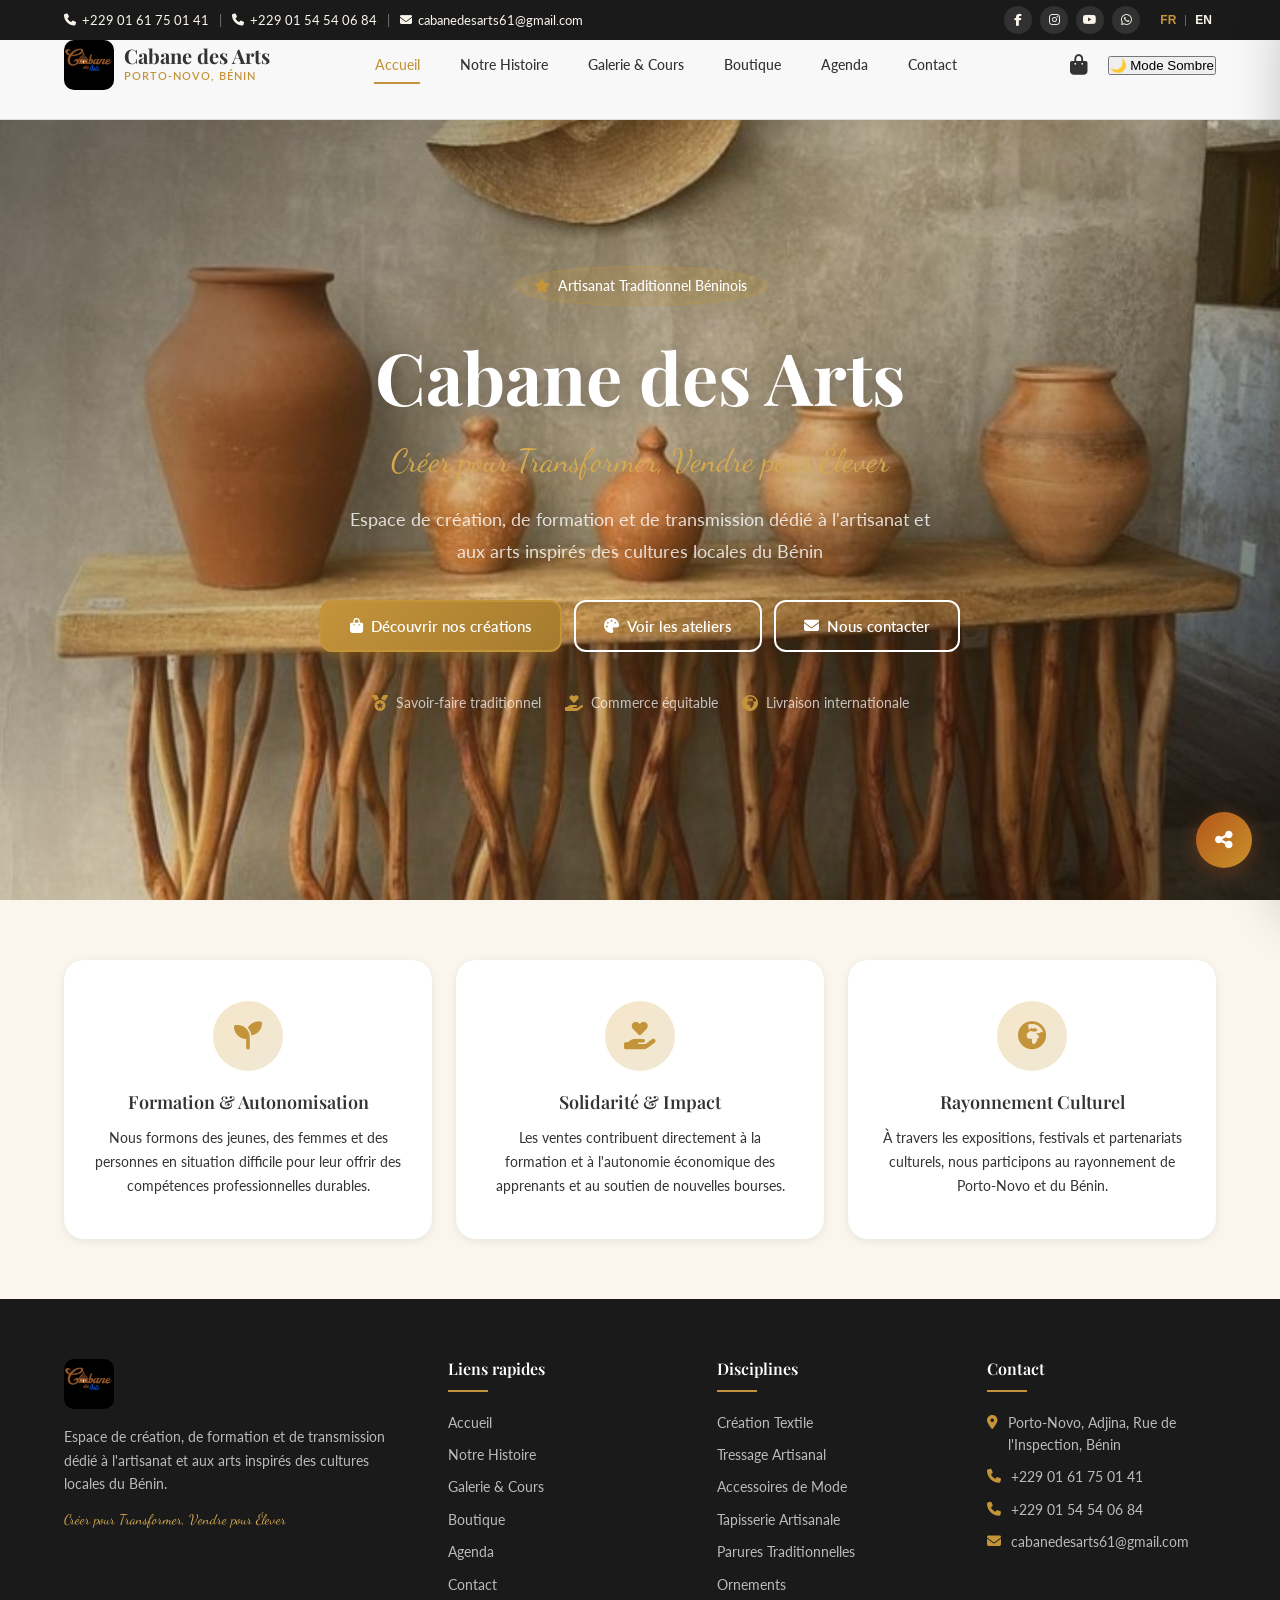
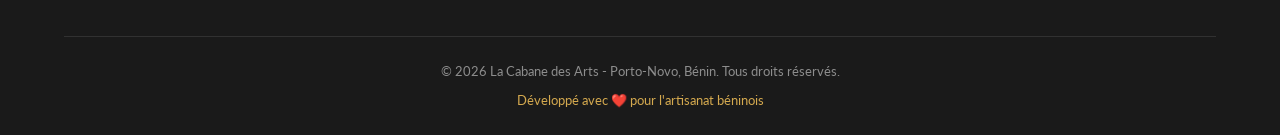
==== commit 3a9ac85a: "Recadrage des photos hero pour retirer le texte parasite" ====
--- a/index.html
+++ b/index.html
@@ -146,9 +146,9 @@
             <div class="hero-slide active" style="background-image: url('image7.jpg')"></div>
             <div class="hero-slide" style="background-image: url('tapisserie-1-eventails-circulaires-wax.jpg')"></div>
             <div class="hero-slide" style="background-image: url('image6.jpg')"></div>
-            <div class="hero-slide" style="background-image: url('image5.jpg')"></div>
-            <div class="hero-slide" style="background-image: url('image-3.jpg')"></div>
-            <div class="hero-slide" style="background-image: url('image-1.jpg')"></div>
+            <div class="hero-slide" style="background-image: url('image5-hero.jpg')"></div>
+            <div class="hero-slide" style="background-image: url('image-3-hero.jpg')"></div>
+            <div class="hero-slide" style="background-image: url('image-1-hero.jpg')"></div>
         </div>
         <div class="hero-overlay"></div>
         <div class="container">
--- a/style.css
+++ b/style.css
@@ -1603,6 +1603,14 @@
     align-items: center;
     gap: 10px;
     margin-bottom: 16px;
+}
+
+.footer-logo .logo-img {
+    width: 50px;
+    height: 50px;
+    border-radius: 10px;
+    object-fit: cover;
+    flex-shrink: 0;
 }
 
 .footer-col p {
@@ -2144,6 +2152,22 @@
     .top-bar {
         display: none;
     }
+
+    /* Bouton de test KkiaPay (sandbox) : repositionné pour ne plus
+       chevaucher les boutons du hero sur mobile */
+    #kkiapay-test-btn {
+        bottom: 16px !important;
+        right: 12px !important;
+        padding: 8px 12px !important;
+        font-size: 11px !important;
+    }
+    #kkiapay-test-btn span:last-child {
+        display: none;
+    }
+    #kkiapay-sandbox-indicator {
+        bottom: 58px !important;
+        right: 12px !important;
+    }
     
     /* Histoire */
     .col-left, .col-right {
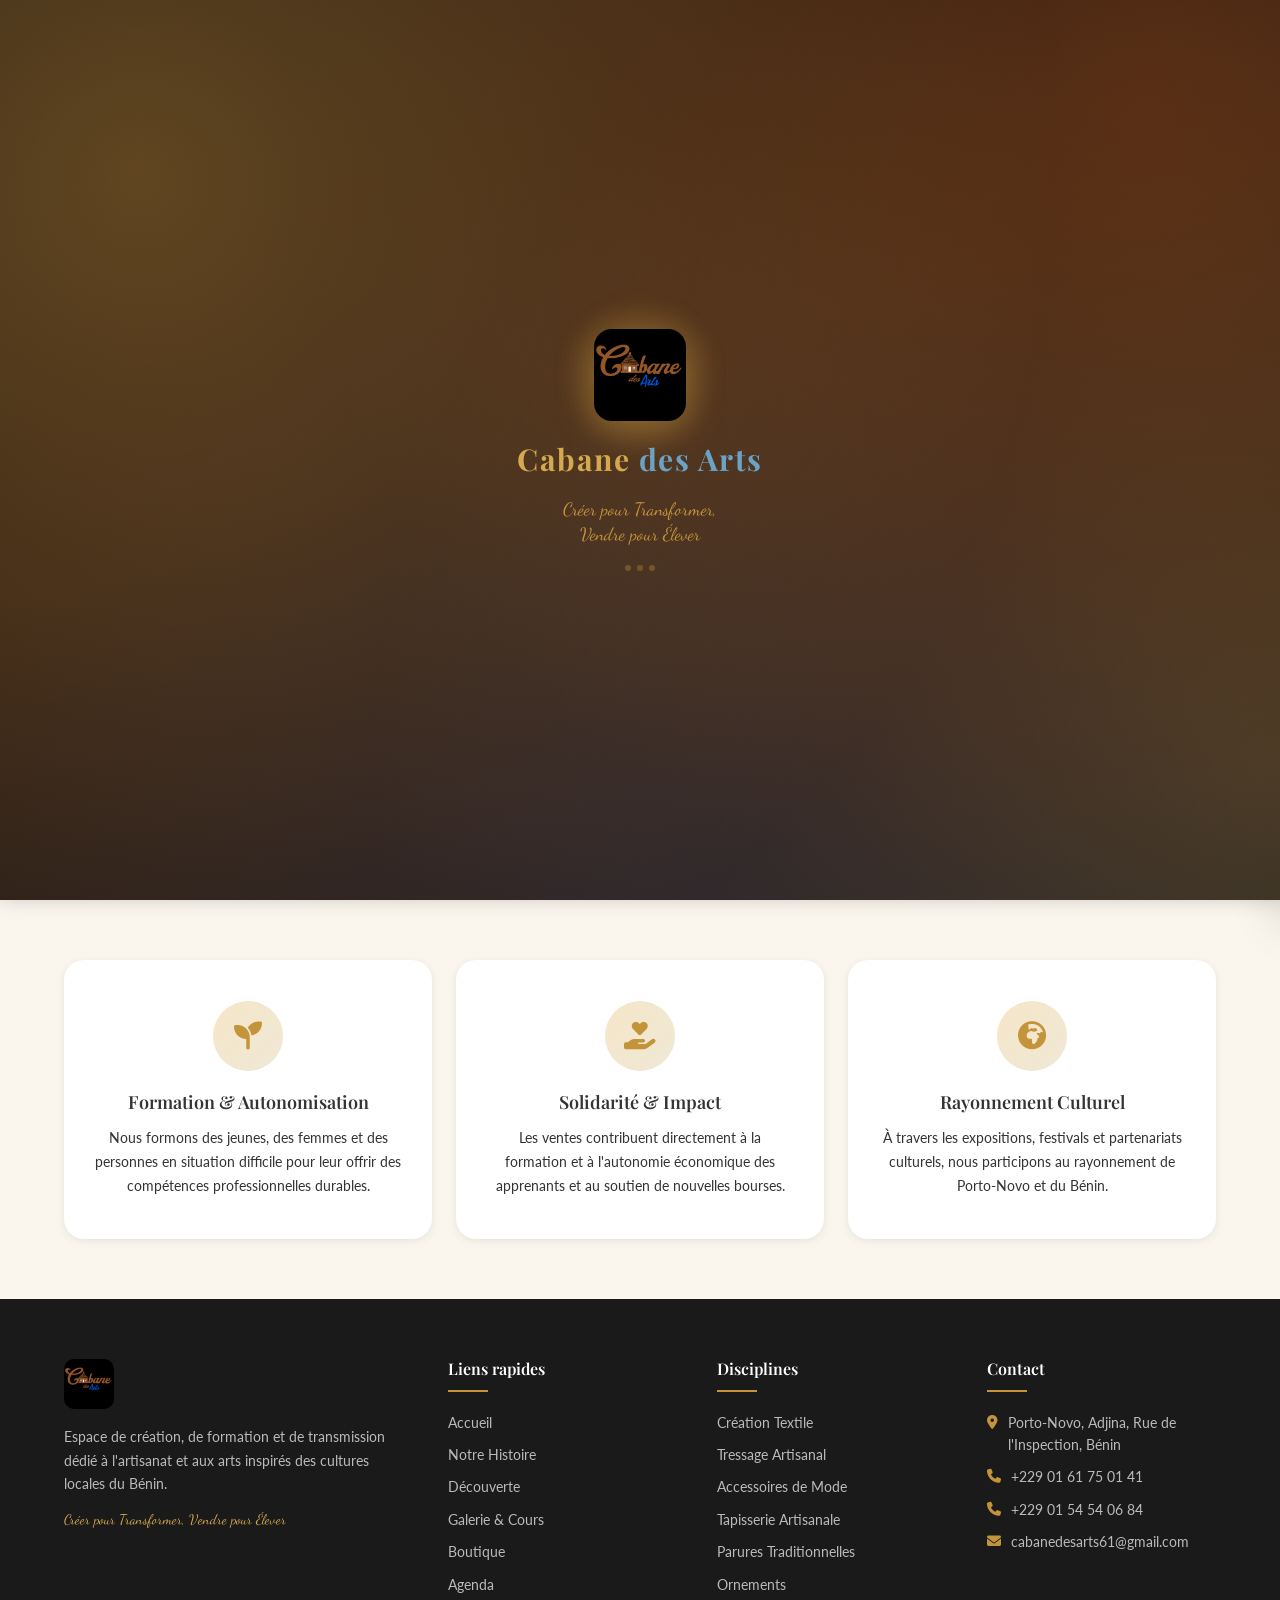
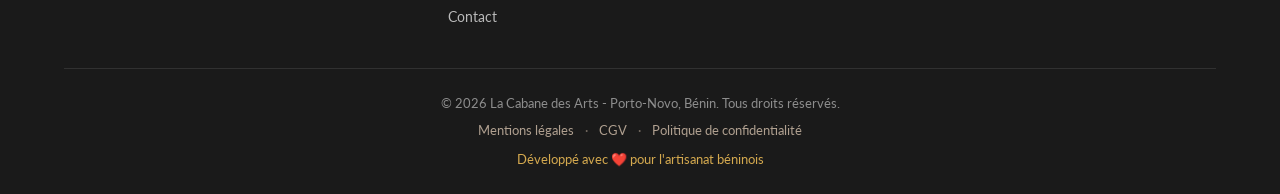
==== commit efeac618: "Ajout page commande.html, distributeurs, diaporama matieres completes, corrections bugs" ====
--- a/index.html
+++ b/index.html
@@ -7,8 +7,21 @@
     <meta name="keywords" content="artisanat Bénin, Porto-Novo, art africain, textile, tressage, accessoires traditionnels">
     <meta name="author" content="Cabane des Arts">
     <meta name="theme-color" content="#C4943B">
+
+    <!-- Open Graph (partage WhatsApp / Facebook / etc.) -->
+    <meta property="og:type" content="website">
+    <meta property="og:locale" content="fr_FR">
+    <meta property="og:site_name" content="Cabane des Arts">
+    <meta property="og:title" content="Cabane des Arts - Artisanat & Créations du Bénin">
+    <meta property="og:description" content="Espace de création, de formation et de transmission dédié à l'artisanat et aux arts inspirés des cultures locales du Bénin. Créer pour Transformer, Vendre pour Élever.">
+    <meta property="og:image" content="https://cabane-des-arts.netlify.app/logo.jpg">
+    <meta property="og:url" content="https://cabane-des-arts.netlify.app/">
     
     <title>Accueil | Cabane des Arts</title>
+    <link rel="icon" type="image/svg+xml" href="favicon.svg">
+    <link rel="icon" type="image/png" sizes="32x32" href="favicon-32x32.png">
+    <link rel="icon" type="image/png" sizes="16x16" href="favicon-16x16.png">
+    <link rel="apple-touch-icon" sizes="180x180" href="apple-touch-icon.png">
     
     <!-- Google Fonts -->
     <link href="https://fonts.googleapis.com/css2?family=Playfair+Display:wght@400;500;600;700&family=Lato:wght@300;400;700&family=Dancing+Script:wght@400;700&display=swap" rel="stylesheet">
@@ -19,7 +32,171 @@
     <!-- CSS -->
     <link rel="stylesheet" href="style.css">
 </head>
-<body>
+<body class="splash-active">
+<!-- ========== SPLASH SCREEN ========== -->
+    <div id="splashScreen" class="splash-screen">
+        <div class="splash-bg"></div>
+        <div class="splash-content">
+            <div class="splash-logo-wrap">
+                <div class="splash-halo"></div>
+                <img src="logo.jpg" alt="Logo Cabane des Arts" class="splash-logo">
+            </div>
+            <div class="splash-title">
+                <span style="color: #D4A94F;">Cabane</span>
+                <span style="color: #6BA3C7;"> des</span>
+                <span style="color: #6BA3C7;">Arts</span>
+            </div>
+            <div class="splash-subtitle">Créer pour Transformer,<br>Vendre pour Élever</div>
+            <div class="splash-dots" aria-hidden="true"><span></span><span></span><span></span></div>
+        </div>
+    </div>
+
+    <style>
+        body.splash-active { overflow: hidden; }
+
+        .splash-screen {
+            position: fixed;
+            inset: 0;
+            z-index: 99999;
+            background: linear-gradient(160deg, #1f1410 0%, #2a1810 45%, #1A1A1A 100%);
+            display: flex;
+            align-items: center;
+            justify-content: center;
+            transition: opacity 0.7s ease, visibility 0.7s ease;
+            overflow: hidden;
+        }
+        .splash-screen.hidden {
+            opacity: 0;
+            visibility: hidden;
+            pointer-events: none;
+        }
+        .splash-bg {
+            position: absolute;
+            inset: -20%;
+            background:
+                radial-gradient(circle at 22% 28%, rgba(196,148,59,0.38), transparent 55%),
+                radial-gradient(circle at 78% 22%, rgba(181,86,26,0.30), transparent 50%),
+                radial-gradient(circle at 50% 88%, rgba(67,58,107,0.22), transparent 55%),
+                radial-gradient(circle at 85% 75%, rgba(212,169,79,0.22), transparent 50%);
+            animation: splashBgDrift 8s ease-in-out infinite alternate;
+        }
+        .splash-content {
+            position: relative;
+            display: flex;
+            flex-direction: column;
+            align-items: center;
+            gap: 14px;
+        }
+        .splash-logo-wrap {
+            position: relative;
+            width: 92px;
+            height: 92px;
+            display: flex;
+            align-items: center;
+            justify-content: center;
+        }
+        .splash-halo {
+            position: absolute;
+            inset: -30px;
+            border-radius: 50%;
+            background: radial-gradient(circle, rgba(196,148,59,0.55), rgba(196,148,59,0.16) 45%, transparent 75%);
+            filter: blur(7px);
+            opacity: 0;
+            animation: splashHaloIn 0.8s ease 0.15s forwards, splashHaloPulse 2.4s ease-in-out 1s infinite alternate;
+        }
+        .splash-logo {
+            position: relative;
+            z-index: 1;
+            width: 92px;
+            height: 92px;
+            border-radius: 18px;
+            object-fit: cover;
+            box-shadow: 0 8px 36px rgba(196,148,59,0.45);
+            opacity: 0;
+            transform: scale(0.5) rotate(-6deg);
+            animation: splashLogoIn 0.7s cubic-bezier(.34,1.56,.64,1) 0.15s forwards;
+        }
+        .splash-title {
+            font-family: 'Playfair Display', serif;
+            font-size: 30px;
+            font-weight: 700;
+            letter-spacing: 1.5px;
+            opacity: 0;
+            transform: translateY(16px);
+            animation: splashTextIn 0.6s ease 0.55s forwards;
+        }
+        .splash-subtitle {
+            font-family: 'Dancing Script', cursive;
+            font-size: 18px;
+            line-height: 1.4;
+            text-align: center;
+            color: var(--color-ocre-primary, #C4943B);
+            opacity: 0;
+            transform: translateY(16px);
+            animation: splashTextIn 0.6s ease 0.8s forwards;
+        }
+        .splash-dots {
+            display: flex;
+            gap: 6px;
+            margin-top: 4px;
+            opacity: 0;
+            animation: splashTextIn 0.5s ease 1.1s forwards;
+        }
+        .splash-dots span {
+            width: 6px;
+            height: 6px;
+            border-radius: 50%;
+            background: var(--color-ocre-primary, #C4943B);
+            opacity: 0.35;
+            animation: splashDotPulse 1.1s ease-in-out infinite;
+        }
+        .splash-dots span:nth-child(2) { animation-delay: 0.15s; }
+        .splash-dots span:nth-child(3) { animation-delay: 0.3s; }
+        @media (prefers-reduced-motion: reduce) {
+            .splash-logo, .splash-title, .splash-subtitle, .splash-bg, .splash-halo, .splash-dots span {
+                animation: none !important;
+                opacity: 1 !important;
+                transform: none !important;
+            }
+        }
+        @keyframes splashBgDrift {
+            0%   { transform: scale(1) translate(0,0) rotate(0deg); }
+            50%  { transform: scale(1.12) translate(-3%, 2%) rotate(2deg); }
+            100% { transform: scale(1.06) translate(2%, -3%) rotate(-1deg); }
+        }
+        @keyframes splashHaloIn { to { opacity: 1; } }
+        @keyframes splashHaloPulse {
+            from { transform: scale(0.92); opacity: 0.75; }
+            to   { transform: scale(1.08); opacity: 1; }
+        }
+        @keyframes splashLogoIn {
+            to { opacity: 1; transform: scale(1) rotate(0deg); }
+        }
+        @keyframes splashTextIn {
+            to { opacity: 1; transform: translateY(0); }
+        }
+        @keyframes splashDotPulse {
+            0%, 80%, 100% { opacity: 0.35; transform: scale(0.85); }
+            40% { opacity: 1; transform: scale(1.15); }
+        }
+    </style>
+
+    <script>
+        (function() {
+            var splash = document.getElementById('splashScreen');
+            function closeSplash() {
+                if (!splash) return;
+                splash.classList.add('hidden');
+                document.body.classList.remove('splash-active');
+            }
+            window.addEventListener('load', function() {
+                setTimeout(closeSplash, 2200);
+            });
+            // Sécurité : si jamais "load" tarde trop (connexion lente), on n'affiche pas le splash indéfiniment
+            setTimeout(closeSplash, 5000);
+        })();
+    </script>
+
 <!-- ========== HEADER ========== -->
     <header class="header" id="header">
         <!-- Barre supérieure -->
@@ -74,6 +251,9 @@
                         </li>
                         <li class="nav-item">
                             <a href="histoire.html" class="nav-link" data-i18n="nav.story">Notre Histoire</a>
+                        </li>
+                        <li class="nav-item">
+                            <a href="decouverte.html" class="nav-link" data-i18n="nav.discovery">Découverte</a>
                         </li>
                         <li class="nav-item">
                             <a href="galerie.html" class="nav-link" data-i18n="nav.gallery">Galerie & Cours</a>
@@ -157,7 +337,11 @@
                     <i class="fas fa-star"></i>
                     <span data-i18n="hero.badge">Artisanat Traditionnel Béninois</span>
                 </div>
-                <h1 class="hero-title">Cabane des Arts</h1>
+                <h1 class="hero-title">
+                    <span style="color: #8B6B3D;">Cabane</span>
+                    <span style="color: #1B3A6B;"> des</span>
+                    <span style="color: #1B3A6B;">Arts</span>
+                </h1>
                 <p class="hero-slogan" data-i18n="hero.slogan">Créer pour Transformer, Vendre pour Élever</p>
                 <p class="hero-description" data-i18n="hero.description">
                     Espace de création, de formation et de transmission dédié à l'artisanat 
@@ -257,6 +441,7 @@
                     <ul>
                         <li><a href="index.html" data-i18n="nav.home">Accueil</a></li>
                         <li><a href="histoire.html" data-i18n="nav.story">Notre Histoire</a></li>
+                        <li><a href="decouverte.html" data-i18n="nav.discovery">Découverte</a></li>
                         <li><a href="galerie.html" data-i18n="nav.gallery">Galerie & Cours</a></li>
                         <li><a href="boutique.html" data-i18n="nav.shop">Boutique</a></li>
                         <li><a href="agenda.html" data-i18n="nav.events">Agenda</a></li>
@@ -289,10 +474,31 @@
             
             <div class="footer-bottom">
                 <p>&copy; 2026 La Cabane des Arts - Porto-Novo, Bénin. <span data-i18n="footer.rights">Tous droits réservés.</span></p>
+                <p class="footer-legal-links">
+                    <a href="mentions-legales.html">Mentions légales</a>
+                    <span class="footer-legal-sep">·</span>
+                    <a href="cgv.html">CGV</a>
+                    <span class="footer-legal-sep">·</span>
+                    <a href="politique-confidentialite.html">Politique de confidentialité</a>
+                </p>
                 <p class="footer-credit">Développé avec ❤️ pour l'artisanat béninois</p>
             </div>
         </div>
     </footer>
+
+    <!-- ========== BANNIÈRE COOKIES ========== -->
+    <div class="cookie-banner" id="cookie-banner">
+        <div class="cookie-banner-content">
+            <p>
+                Ce site utilise des cookies et des technologies similaires (stockage local) pour faire fonctionner le panier d'achat, retenir vos préférences (langue, mode sombre) et mesurer la fréquentation. Vous pouvez accepter ou refuser les cookies non essentiels.
+                <a href="politique-confidentialite.html">En savoir plus</a>
+            </p>
+            <div class="cookie-banner-actions">
+                <button id="cookie-decline" class="btn btn-outline">Refuser</button>
+                <button id="cookie-accept" class="btn btn-primary">Accepter</button>
+            </div>
+        </div>
+    </div>
 
     
 <!-- ========== MODAL RÉSERVATION ATELIER ========== -->
@@ -358,7 +564,6 @@
                 <span id="checkoutTotalPrice">0 FCFA</span>
             </div>
             
-            <!-- Formulaire avec paiement KkiaPay -->
             <form id="checkoutForm">
                 <div class="form-group">
                     <label for="checkoutName" data-i18n="checkout.name">Nom complet *</label>
@@ -390,7 +595,6 @@
                     </select>
                 </div>
                 
-                <!-- Informations de paiement KkiaPay -->
                 <div style="background: var(--color-ocre-pale); padding: 12px 16px; border-radius: var(--border-radius); margin-bottom: 16px;">
                     <p style="font-size: 13px; color: var(--color-ocre-dark); margin: 0; display: flex; align-items: center; gap: 8px;">
                         <i class="fas fa-lock" style="color: var(--color-ocre-primary);"></i>
@@ -667,19 +871,7 @@
     </script>
 
 
-    <!-- ===== BARRE DE PROGRESSION + SCROLL ANIMÉ ===== -->
-    <div id="progressBarContainer" style="position:fixed;top:0;left:0;width:100%;height:3px;z-index:99999;pointer-events:none;">
-        <div id="progressBar" style="height:100%;width:0%;background:linear-gradient(90deg,#B5561A,#C8922A);transition:width 0.1s ease;"></div>
-    </div>
-
     <script>
-    // ===== BARRE DE PROGRESSION =====
-    window.addEventListener('scroll', function() {
-        var scrollTop = window.scrollY || document.documentElement.scrollTop;
-        var docHeight = document.documentElement.scrollHeight - window.innerHeight;
-        var pct = docHeight > 0 ? (scrollTop / docHeight) * 100 : 0;
-        document.getElementById('progressBar').style.width = pct + '%';
-    });
 
     // ===== SCROLL FLUIDE + ANIMATION TITRE =====
     document.querySelectorAll('a[href^="#"]').forEach(function(link) {
@@ -793,7 +985,6 @@
     }
     </script>
 <!-- ===== SDK KKIAPAY ===== -->
-<script src="https://cdn.kkiapay.me/k.js"></script>
 
 <!-- ===== SLIDER HERO ===== -->
 <script>
--- a/style.css
+++ b/style.css
@@ -127,6 +127,22 @@
 body.dark-mode .btn-outline:hover {
     background: var(--text-color);
     color: var(--bg-color);
+}
+
+body.dark-mode .boutique-commander {
+    background: #D4A94F;
+}
+
+body.dark-mode .boutique-commander:hover {
+    background: #B8923A;
+}
+
+body.dark-mode .boutique-offrir {
+    background: #6BA3C7;
+}
+
+body.dark-mode .boutique-offrir:hover {
+    background: #4A8AB0;
 }
 
 /* ===== RESET & BASE ===== */
@@ -533,7 +549,8 @@
 
 .hero {
     position: relative;
-    min-height: 100vh;
+    min-height: 100vh;       /* fallback navigateurs anciens */
+    min-height: 100svh;      /* fix barre d'adresse mobile */
     display: flex;
     align-items: center;
     overflow: hidden;
@@ -551,7 +568,7 @@
     position: absolute;
     inset: 0;
     background-size: cover;
-    background-position: center;
+    background-position: center top;  /* garde le sujet visible sur mobile portrait */
     opacity: 0;
     transition: opacity 1.5s ease-in-out;
 }
@@ -1067,6 +1084,9 @@
     box-shadow: var(--shadow-sm);
     transition: all var(--transition);
     position: relative;
+    /* légère transparence pour laisser apparaître le motif de la section */
+    background: rgba(var(--bg-color-rgb, 255,255,255), 0.92);
+    backdrop-filter: blur(2px);
 }
 
 .atelier-card:hover {
@@ -1446,6 +1466,40 @@
     display: flex;
     flex-direction: column;
     gap: 20px;
+}
+
+.contact-map-wrapper {
+    margin-top: 8px;
+    display: flex;
+    flex-direction: column;
+    gap: 16px;
+}
+
+.contact-map-title {
+    display: flex;
+    align-items: center;
+    gap: 10px;
+    font-size: 20px;
+    color: var(--color-ocre-primary, #C4943B);
+}
+
+.contact-map-frame {
+    border-radius: var(--border-radius);
+    overflow: hidden;
+    box-shadow: var(--shadow-md);
+    border: 1px solid rgba(196, 148, 59, 0.2);
+}
+
+.contact-map-frame iframe {
+    display: block;
+    width: 100%;
+}
+
+.contact-map-link {
+    align-self: flex-start;
+    display: inline-flex;
+    align-items: center;
+    gap: 8px;
 }
 
 .info-card {
@@ -2246,6 +2300,10 @@
         align-items: center;
         gap: 12px;
     }
+
+    .hero-content {
+        padding: 24px 0;   /* réduit le padding vertical sur mobile */
+    }
 }
 
 @media (max-width: 480px) {
@@ -2291,7 +2349,8 @@
 .contact-section,
 .agenda-section,
 .boutique-section,
-.galerie-section {
+.galerie-section,
+.ateliers-section {
     background-image: url('motif-artisanal-clair.svg');
     background-repeat: repeat;
     background-attachment: fixed;
@@ -2303,6 +2362,862 @@
 body.dark-mode .contact-section,
 body.dark-mode .agenda-section,
 body.dark-mode .boutique-section,
-body.dark-mode .galerie-section {
+body.dark-mode .galerie-section,
+body.dark-mode .ateliers-section {
     background-image: url('motif-artisanal-sombre.svg');
+}
+/* ===== LIENS LÉGAUX DANS LE FOOTER ===== */
+.footer-legal-links {
+    font-size: 13px;
+    color: #B0A090;
+    margin: 6px 0;
+}
+
+.footer-legal-links a {
+    color: #B0A090;
+    text-decoration: none;
+    transition: var(--transition-fast);
+}
+
+.footer-legal-links a:hover {
+    color: var(--color-ocre-light, #D4A94F);
+}
+
+.footer-legal-sep {
+    margin: 0 8px;
+    opacity: 0.6;
+}
+
+/* ===== BANNIÈRE CONSENTEMENT COOKIES ===== */
+.cookie-banner {
+    position: fixed;
+    left: 0;
+    right: 0;
+    bottom: 0;
+    z-index: 9999;
+    background: var(--color-black, #1A1A1A);
+    color: #FAF5EB;
+    padding: 18px 24px;
+    transform: translateY(100%);
+    opacity: 0;
+    transition: transform 0.4s ease, opacity 0.4s ease;
+    box-shadow: 0 -4px 20px rgba(0, 0, 0, 0.25);
+}
+
+.cookie-banner.visible {
+    transform: translateY(0);
+    opacity: 1;
+}
+
+.cookie-banner-content {
+    max-width: 1200px;
+    margin: 0 auto;
+    display: flex;
+    flex-wrap: wrap;
+    align-items: center;
+    justify-content: space-between;
+    gap: 16px;
+}
+
+.cookie-banner-content p {
+    flex: 1;
+    min-width: 240px;
+    font-size: 14px;
+    line-height: 1.5;
+    margin: 0;
+    color: #E8DFD0;
+}
+
+.cookie-banner-content p a {
+    color: var(--color-ocre-light, #D4A94F);
+    text-decoration: underline;
+}
+
+.cookie-banner-actions {
+    display: flex;
+    gap: 10px;
+    flex-shrink: 0;
+}
+
+.cookie-banner-actions .btn {
+    padding: 10px 20px;
+    font-size: 14px;
+}
+
+.cookie-banner-actions .btn-outline {
+    border-color: #5A5347;
+    color: #FAF5EB;
+}
+
+.cookie-banner-actions .btn-outline:hover {
+    background: rgba(255, 255, 255, 0.08);
+}
+
+@media (max-width: 600px) {
+    .cookie-banner-content {
+        flex-direction: column;
+        align-items: flex-start;
+    }
+    .cookie-banner-actions {
+        width: 100%;
+    }
+    .cookie-banner-actions .btn {
+        flex: 1;
+    }
+}
+
+/* ===== PAGES LÉGALES (Mentions légales / CGV / Confidentialité) ===== */
+.legal-section {
+    padding: 140px 0 80px;
+    background: var(--bg-color, #FAF5EB);
+    min-height: 60vh;
+}
+
+.legal-content {
+    max-width: 760px;
+    margin: 0 auto;
+    color: var(--text-color);
+}
+
+.legal-updated {
+    font-size: 13px;
+    color: var(--text-light);
+    margin-bottom: 24px;
+}
+
+.legal-content h3 {
+    font-family: 'Playfair Display', serif;
+    font-size: 20px;
+    color: var(--color-ocre-primary, #C4943B);
+    margin: 32px 0 12px;
+}
+
+.legal-content h3:first-of-type {
+    margin-top: 8px;
+}
+
+.legal-content p,
+.legal-content li {
+    font-size: 15px;
+    line-height: 1.7;
+    margin-bottom: 12px;
+}
+
+.legal-content ul {
+    padding-left: 20px;
+    margin-bottom: 16px;
+}
+
+.legal-content a {
+    color: var(--color-ocre-primary, #C4943B);
+}
+
+.legal-notice-box {
+    display: flex;
+    align-items: flex-start;
+    gap: 12px;
+    background: var(--color-ocre-pale, #F5E6C8);
+    border-left: 3px solid var(--color-ocre-primary, #C4943B);
+    border-radius: var(--border-radius);
+    padding: 16px 18px;
+    margin-bottom: 32px;
+}
+
+.legal-notice-box i {
+    color: var(--color-ocre-primary, #C4943B);
+    font-size: 18px;
+    margin-top: 2px;
+}
+
+.legal-notice-box p {
+    margin: 0;
+    font-size: 14px;
+}
+
+.legal-notice-warning {
+    background: #FDEDE6;
+    border-left-color: #D85A30;
+}
+
+.legal-notice-warning i {
+    color: #D85A30;
+}
+
+.legal-table-wrapper {
+    overflow-x: auto;
+    margin-bottom: 16px;
+}
+
+.legal-table {
+    width: 100%;
+    border-collapse: collapse;
+    font-size: 14px;
+}
+
+.legal-table th,
+.legal-table td {
+    text-align: left;
+    padding: 10px 14px;
+    border-bottom: 1px solid var(--border-color, #E5DCC8);
+}
+
+.legal-table th {
+    color: var(--color-ocre-primary, #C4943B);
+    font-weight: 600;
+}
+
+.legal-contact-cta {
+    margin-top: 32px;
+    padding-top: 20px;
+    border-top: 1px solid var(--border-color, #E5DCC8);
+    font-size: 15px;
+}
+
+/* ===== PAGE 404 ===== */
+.not-found-section {
+    display: flex;
+    align-items: center;
+    min-height: 70vh;
+}
+
+.not-found-content {
+    max-width: 540px;
+    margin: 0 auto;
+    text-align: center;
+}
+
+.not-found-icon {
+    width: 80px;
+    height: 80px;
+    margin-bottom: 20px;
+}
+
+.not-found-text {
+    font-size: 16px;
+    line-height: 1.7;
+    color: var(--text-light);
+    margin: 16px 0 28px;
+}
+
+.not-found-actions {
+    display: flex;
+    gap: 14px;
+    justify-content: center;
+    flex-wrap: wrap;
+}
+
+/* ===== MODALE DE DÉTAIL (histoire de la discipline) ===== */
+.detail-modal {
+    max-width: 600px;
+    padding: 0;
+}
+
+.detail-modal-image {
+    width: 100%;
+    height: 320px;
+    background: var(--color-ocre-pale, #F5E6C8);
+    overflow: hidden;
+    border-radius: var(--border-radius-lg) var(--border-radius-lg) 0 0;
+}
+
+.detail-modal-image img {
+    width: 100%;
+    height: 100%;
+    object-fit: contain;
+}
+
+.detail-modal-image .card-placeholder {
+    height: 320px;
+    font-size: 48px;
+    color: var(--color-ocre-primary);
+}
+
+.detail-modal-body {
+    padding: 28px 28px 32px;
+}
+
+.detail-category {
+    display: inline-block;
+    font-size: 12px;
+    text-transform: uppercase;
+    letter-spacing: 0.5px;
+    color: var(--color-terracotta, #B5561A);
+    margin-bottom: 8px;
+}
+
+.detail-title {
+    font-family: 'Playfair Display', serif;
+    font-size: 22px;
+    color: var(--text-color);
+    margin: 0 0 10px;
+}
+
+.detail-description {
+    font-size: 15px;
+    line-height: 1.6;
+    color: var(--text-light);
+    margin-bottom: 18px;
+}
+
+.detail-price-row {
+    margin-bottom: 16px;
+}
+
+.detail-price {
+    font-family: 'Playfair Display', serif;
+    font-size: 24px;
+    font-weight: 700;
+    color: var(--color-ocre-primary);
+}
+
+.detail-add-to-cart {
+    margin-bottom: 24px;
+}
+
+.detail-story {
+    background: var(--color-ocre-pale, #F5E6C8);
+    border-radius: var(--border-radius);
+    padding: 20px 22px;
+    margin-bottom: 16px;
+}
+
+.detail-story h4 {
+    display: flex;
+    align-items: center;
+    gap: 10px;
+    font-family: 'Playfair Display', serif;
+    font-size: 16px;
+    color: var(--color-ocre-dark, #8a6225);
+    margin: 0 0 10px;
+}
+
+.detail-story h4 i {
+    color: var(--color-ocre-primary);
+}
+
+.detail-story p {
+    font-size: 14px;
+    line-height: 1.7;
+    color: var(--text-color);
+    margin: 0;
+}
+
+.detail-note {
+    border-left: 3px solid var(--color-ocre-primary);
+    padding: 4px 0 4px 16px;
+    margin-bottom: 20px;
+}
+
+.detail-note h5 {
+    display: flex;
+    align-items: center;
+    gap: 8px;
+    font-size: 13px;
+    color: var(--text-light);
+    margin: 0 0 6px;
+}
+
+.detail-note p {
+    font-size: 14px;
+    line-height: 1.6;
+    font-style: italic;
+    color: var(--text-color);
+    margin: 0;
+}
+
+.detail-shop-link {
+    margin-top: 4px;
+}
+
+@media (max-width: 600px) {
+    .detail-modal-image {
+        height: 200px;
+    }
+    .detail-modal-body {
+        padding: 22px 20px 26px;
+    }
+}
+
+/* ===== SECTION FORMATION CQM (Métiers d'Accessoires) ===== */
+.formation-cqm-section {
+    padding: 100px 0;
+}
+
+.formation-audience-cards {
+    margin-bottom: 48px;
+}
+
+.formation-programme {
+    display: grid;
+    grid-template-columns: 1.3fr 1fr;
+    gap: 32px;
+    align-items: start;
+    margin-bottom: 32px;
+}
+
+.formation-programme-text {
+    background: rgba(var(--bg-color-rgb, 255,255,255), 0.92);
+    border-radius: var(--border-radius-lg);
+    padding: 32px;
+    box-shadow: var(--shadow-sm);
+}
+
+.formation-programme-text h3 {
+    display: flex;
+    align-items: center;
+    gap: 10px;
+    font-family: 'Playfair Display', serif;
+    font-size: 19px;
+    color: var(--color-ocre-primary);
+    margin-bottom: 18px;
+}
+
+.formation-programme-list {
+    list-style: none;
+    padding: 0;
+    display: flex;
+    flex-direction: column;
+    gap: 12px;
+}
+
+.formation-programme-list li {
+    display: flex;
+    align-items: flex-start;
+    gap: 10px;
+    font-size: 15px;
+    line-height: 1.5;
+    color: var(--text-color);
+}
+
+.formation-programme-list li i {
+    color: var(--color-ocre-primary);
+    margin-top: 3px;
+}
+
+.formation-cta-box {
+    background: linear-gradient(160deg, var(--color-black, #1A1A1A), #2D1810);
+    color: #FAF5EB;
+    border-radius: var(--border-radius-lg);
+    padding: 32px 28px;
+    text-align: center;
+    display: flex;
+    flex-direction: column;
+    align-items: center;
+    gap: 6px;
+}
+
+.formation-cta-tagline {
+    font-size: 14px;
+    color: #C9BDA9;
+    margin: 0;
+}
+
+.formation-cta-highlight {
+    font-family: 'Playfair Display', serif;
+    font-size: 22px;
+    font-weight: 700;
+    color: #FFFFFF;
+    margin: 0 0 6px;
+}
+
+.formation-cta-badge {
+    display: inline-flex;
+    align-items: center;
+    gap: 6px;
+    background: rgba(196, 148, 59, 0.18);
+    color: var(--color-ocre-light, #D4A94F);
+    font-size: 12px;
+    padding: 5px 14px;
+    border-radius: 999px;
+    margin-bottom: 16px;
+}
+
+.formation-cta-contact {
+    display: flex;
+    flex-direction: column;
+    gap: 6px;
+    margin-bottom: 16px;
+}
+
+.formation-cta-contact a {
+    color: #FAF5EB;
+    text-decoration: none;
+    font-size: 14px;
+}
+
+.formation-cta-contact a:hover {
+    color: var(--color-ocre-light, #D4A94F);
+}
+
+.formation-partners {
+    text-align: center;
+    font-size: 13px;
+    color: var(--text-light);
+    max-width: 640px;
+    margin: 0 auto;
+    line-height: 1.6;
+}
+
+@media (max-width: 768px) {
+    .formation-programme {
+        grid-template-columns: 1fr;
+    }
+}
+
+/* ===== MODALE PARTENAIRES / COMMANDE WHATSAPP ===== */
+.partner-modal {
+    max-width: 480px;
+}
+
+.partner-cart-list {
+    background: var(--color-ocre-pale, #F5E6C8);
+    border-radius: var(--border-radius);
+    padding: 12px 16px;
+    margin-bottom: 20px;
+    display: flex;
+    flex-direction: column;
+    gap: 6px;
+}
+
+.partner-cart-item {
+    display: flex;
+    align-items: center;
+    justify-content: space-between;
+    font-size: 14px;
+    color: var(--text-color);
+    gap: 8px;
+}
+
+.partner-cart-item i {
+    color: var(--color-ocre-primary);
+    font-size: 13px;
+    flex-shrink: 0;
+}
+
+.partner-cart-item span {
+    margin-left: auto;
+    font-weight: 600;
+    color: var(--color-ocre-primary);
+}
+
+.partner-zones {
+    display: flex;
+    flex-direction: column;
+    gap: 16px;
+}
+
+.partner-zone-group {
+    display: flex;
+    flex-direction: column;
+    gap: 10px;
+}
+
+.partner-zone-label {
+    display: flex;
+    align-items: center;
+    gap: 8px;
+    font-size: 13px;
+    font-weight: 700;
+    text-transform: uppercase;
+    letter-spacing: 0.5px;
+    color: var(--text-light);
+}
+
+.partner-zone-divider {
+    text-align: center;
+    font-size: 13px;
+    color: var(--text-light);
+    opacity: 0.6;
+}
+
+.partner-cards {
+    display: flex;
+    flex-direction: column;
+    gap: 8px;
+}
+
+.partner-card {
+    display: flex;
+    align-items: center;
+    gap: 14px;
+    padding: 14px 16px;
+    background: var(--bg-color);
+    border: 1.5px solid var(--border-color, #E5DCC8);
+    border-radius: var(--border-radius);
+    cursor: pointer;
+    transition: var(--transition-fast);
+    text-align: left;
+    width: 100%;
+}
+
+.partner-card:hover {
+    border-color: #25D366;
+    background: #F0FFF4;
+    transform: translateY(-1px);
+    box-shadow: 0 4px 12px rgba(37, 211, 102, 0.15);
+}
+
+.partner-card-logo {
+    font-size: 24px;
+    flex-shrink: 0;
+    width: 44px;
+    height: 44px;
+    display: flex;
+    align-items: center;
+    justify-content: center;
+}
+
+.partner-card-logo img {
+    width: 100%;
+    height: 100%;
+    object-fit: cover;
+    border-radius: 10px;
+}
+
+.partner-card-info {
+    display: flex;
+    flex-direction: column;
+    gap: 2px;
+    flex: 1;
+}
+
+.partner-card-info strong {
+    font-size: 15px;
+    color: var(--text-color);
+}
+
+.partner-card-info span {
+    font-size: 12px;
+    color: var(--text-light);
+}
+
+.partner-wa-icon {
+    font-size: 22px;
+    color: #25D366;
+    flex-shrink: 0;
+}
+
+.partner-footer-note {
+    margin-top: 16px;
+    font-size: 12px;
+    color: var(--text-light);
+    text-align: center;
+    display: flex;
+    align-items: center;
+    justify-content: center;
+    gap: 6px;
+}
+
+/* ===== CARTES BOUTIQUE - BOUTONS (Commander, Offrir) ===== */
+.boutique-card {
+    position: relative;
+    overflow: hidden;
+}
+
+.boutique-card-actions {
+    display: flex;
+    gap: 6px;
+    padding: 12px 14px;
+    background: var(--bg-color);
+    border-top: 1px solid var(--border-color, #E5DCC8);
+}
+
+.boutique-action-btn {
+    flex: 1;
+    display: flex;
+    align-items: center;
+    justify-content: center;
+    gap: 5px;
+    padding: 9px 6px;
+    border-radius: var(--border-radius);
+    font-size: 12px;
+    font-weight: 600;
+    font-family: inherit;
+    cursor: pointer;
+    border: none;
+    transition: var(--transition-fast);
+    white-space: nowrap;
+}
+
+/* Bouton Commander - couleur marron comme "Cabane" */
+.boutique-commander {
+    background: #8B6B3D;
+    color: #FFFFFF;
+}
+
+.boutique-commander:hover {
+    background: #6B4F2E;
+    transform: translateY(-1px);
+}
+
+/* Bouton Offrir - couleur bleue comme "Arts" */
+.boutique-offrir {
+    background: #1B3A6B;
+    color: #FFFFFF;
+}
+
+.boutique-offrir:hover {
+    background: #0F284A;
+    transform: translateY(-1px);
+}
+
+@media (max-width: 480px) {
+    .boutique-action-btn {
+        font-size: 11px;
+        padding: 8px 4px;
+    }
+    .boutique-action-btn i {
+        display: none;
+    }
+}
+/* ===== MODALE DISTRIBUTEURS — FILTRES & BADGES ===== */
+.partner-badge {
+    display: inline-block;
+    background: var(--color-ocre-pale, #F5E6C8);
+    color: var(--color-ocre-dark, #A67B2E);
+    font-size: 11px;
+    font-weight: 600;
+    padding: 2px 8px;
+    border-radius: 999px;
+    margin-top: 2px;
+}
+
+.partner-filters {
+    display: flex;
+    flex-direction: column;
+    gap: 8px;
+    margin-bottom: 14px;
+}
+
+.partner-search {
+    display: flex;
+    align-items: center;
+    gap: 8px;
+    background: var(--bg-color);
+    border: 1px solid var(--border-color, #E5DCC8);
+    border-radius: var(--border-radius);
+    padding: 8px 12px;
+}
+
+.partner-search i { color: var(--text-light); }
+
+.partner-search input {
+    border: none;
+    outline: none;
+    background: transparent;
+    font-size: 14px;
+    width: 100%;
+    color: var(--text-color);
+    font-family: inherit;
+}
+
+.partner-filter-selects {
+    display: flex;
+    gap: 8px;
+}
+
+.partner-filter-selects select {
+    flex: 1;
+    padding: 8px 10px;
+    border: 1px solid var(--border-color, #E5DCC8);
+    border-radius: var(--border-radius);
+    font-size: 13px;
+    font-family: inherit;
+    background: var(--bg-color);
+    color: var(--text-color);
+    outline: none;
+    cursor: pointer;
+}
+
+.partner-empty {
+    text-align: center;
+    color: var(--text-light);
+    font-size: 14px;
+    padding: 20px 0;
+    display: flex;
+    align-items: center;
+    justify-content: center;
+    gap: 8px;
+}
+
+.partner-cart-item {
+    display: flex;
+    align-items: center;
+    gap: 8px;
+    font-size: 14px;
+    color: var(--text-color);
+}
+
+.partner-cart-item .qty {
+    margin-left: auto;
+    font-weight: 600;
+    color: var(--color-ocre-primary);
+}
+
+@media (max-width: 480px) {
+    .partner-filter-selects { flex-direction: column; }
+}
+
+/* ===== PAGE COMMANDE (commande.html) ===== */
+.commande-section {
+    padding: 60px 0 100px;
+    min-height: 60vh;
+}
+
+.commande-card {
+    background: var(--bg-color);
+    border-radius: var(--border-radius-lg);
+    box-shadow: var(--shadow-xl);
+    max-width: 640px;
+    margin: 0 auto;
+    padding: 40px;
+}
+
+.commande-header {
+    text-align: center;
+    margin-bottom: 28px;
+}
+
+.commande-header h1 {
+    font-family: 'Playfair Display', serif;
+    font-size: 26px;
+    color: var(--color-ocre-dark, #A67B2E);
+    display: flex;
+    align-items: center;
+    justify-content: center;
+    gap: 10px;
+    margin-bottom: 8px;
+}
+
+.commande-header p {
+    color: var(--text-light);
+    font-size: 14px;
+}
+
+.commande-state {
+    text-align: center;
+    padding: 60px 20px;
+}
+
+.commande-state i {
+    font-size: 56px;
+    color: var(--color-ocre-primary, #C4943B);
+    margin-bottom: 20px;
+    display: block;
+}
+
+.commande-state h2 {
+    font-family: 'Playfair Display', serif;
+    font-size: 22px;
+    margin-bottom: 10px;
+    color: var(--text-color);
+}
+
+.commande-state p {
+    color: var(--text-light);
+    margin-bottom: 24px;
+}
+
+@media (max-width: 600px) {
+    .commande-card { padding: 24px; }
 }
